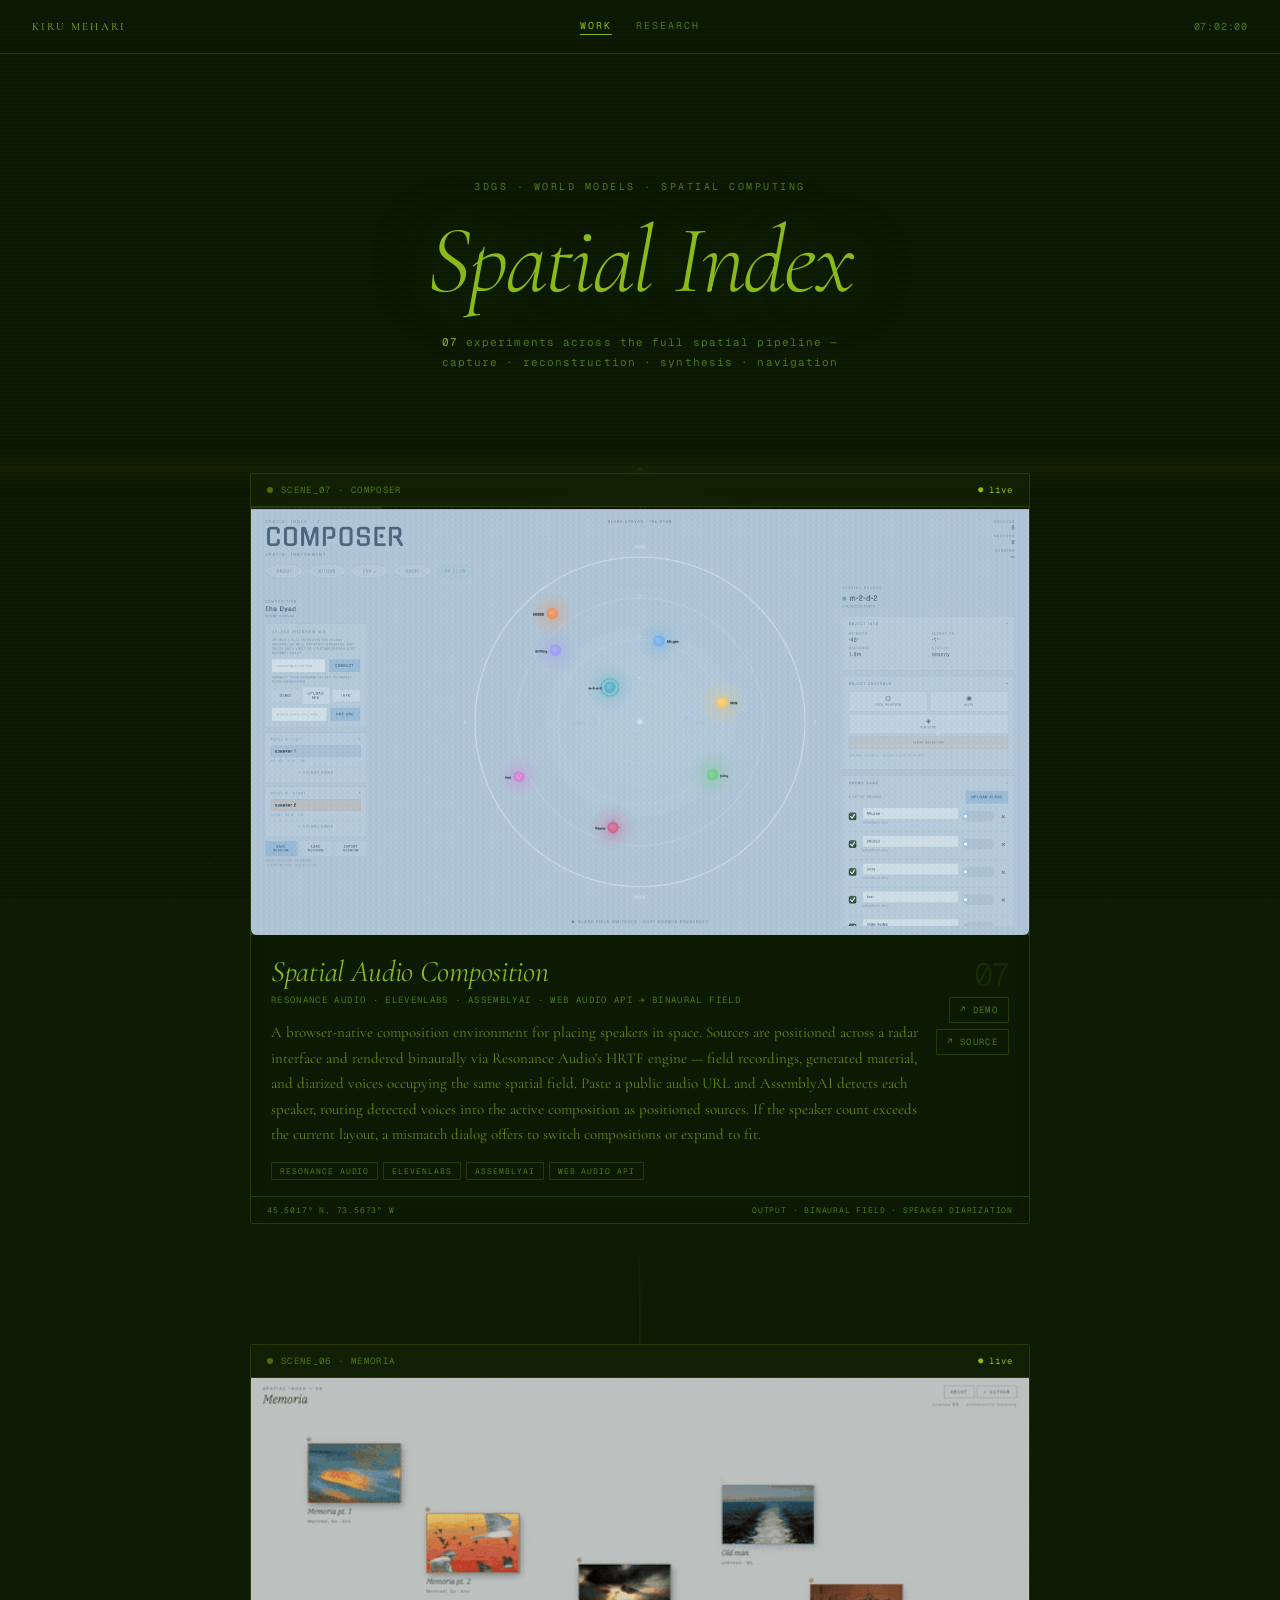
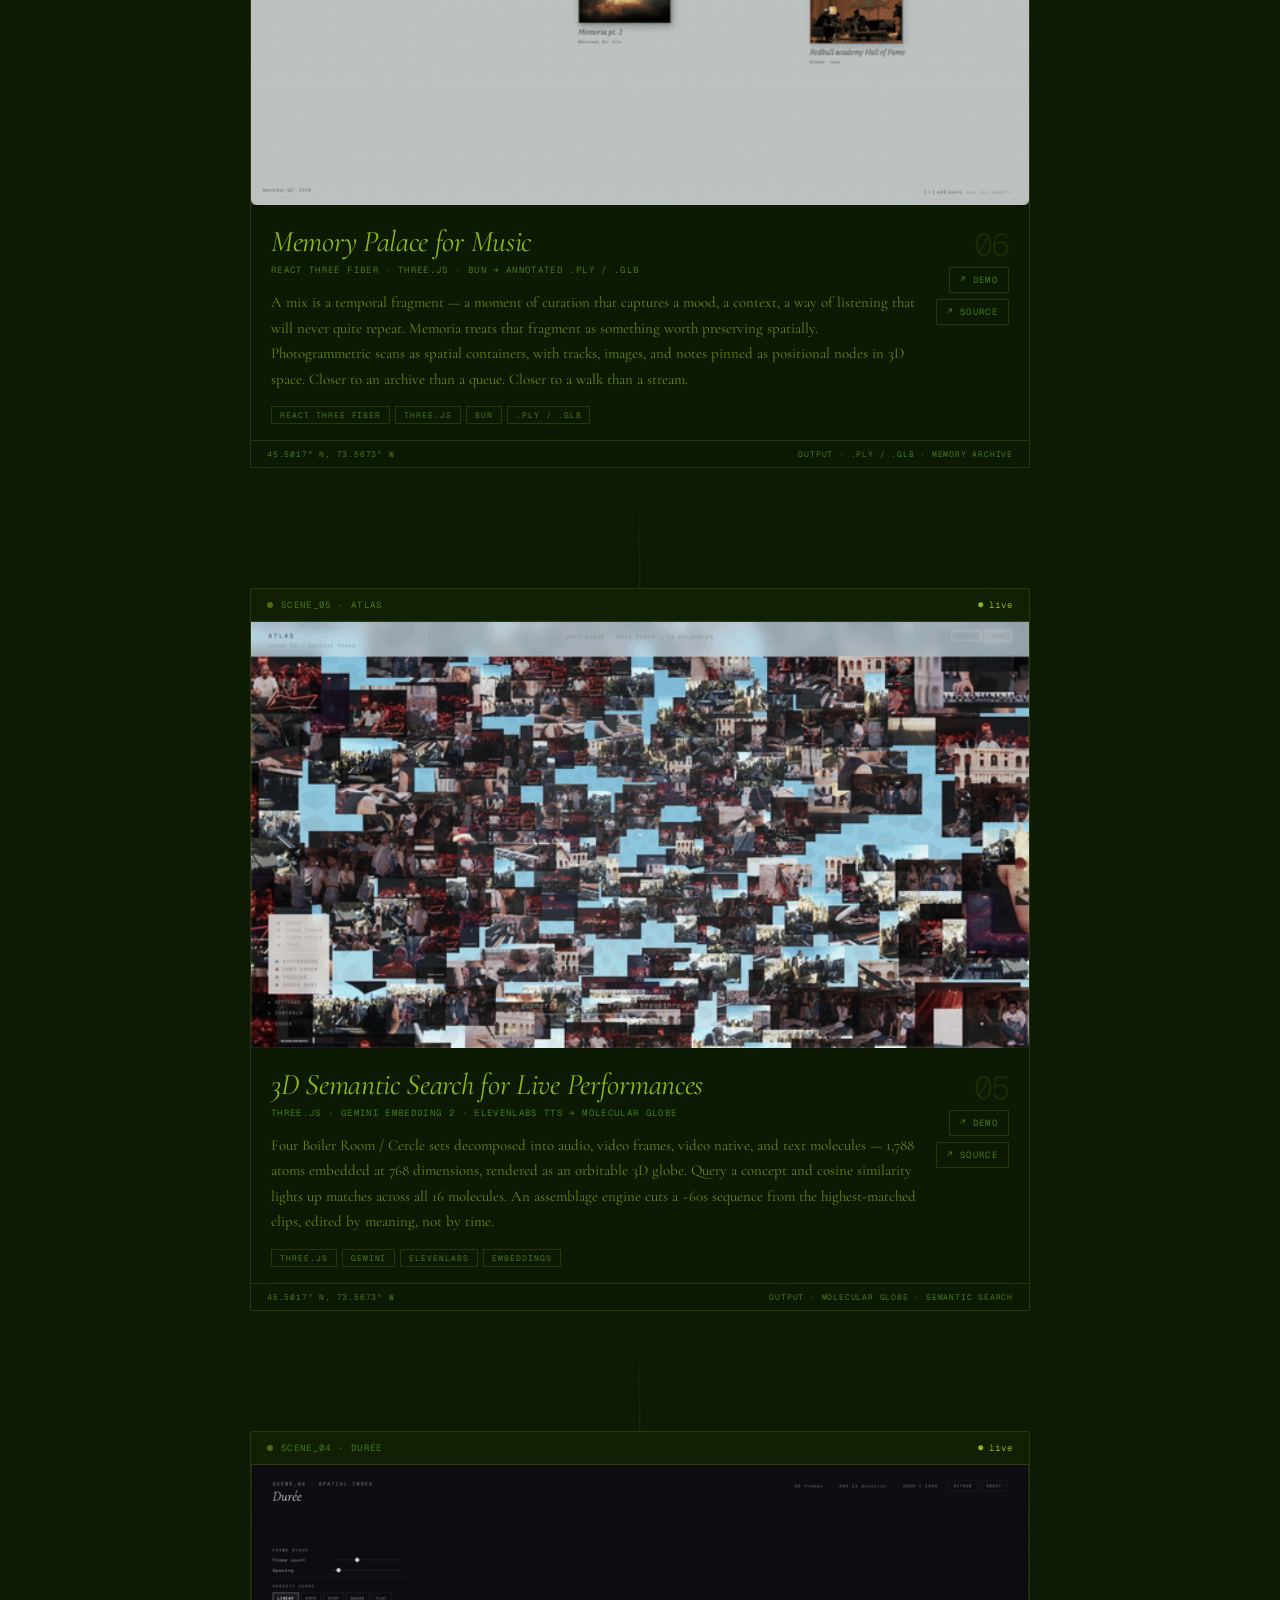
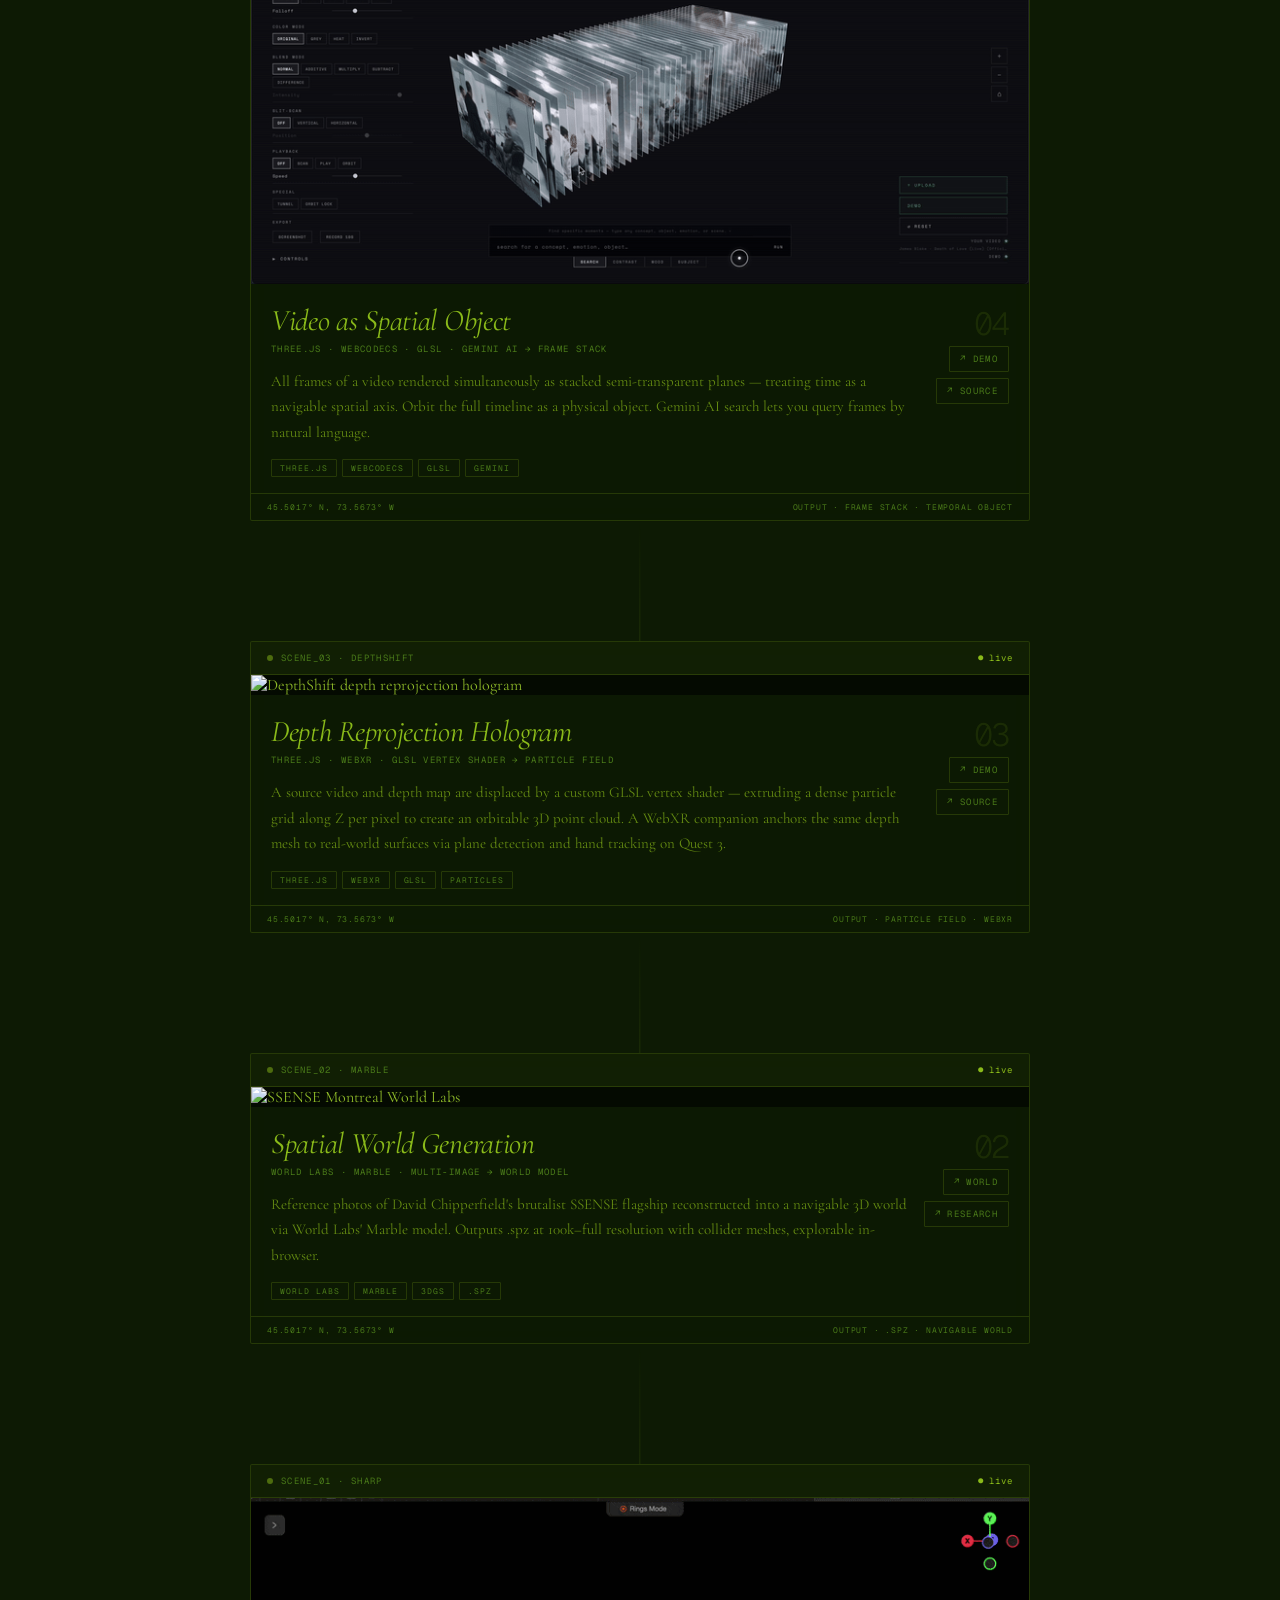
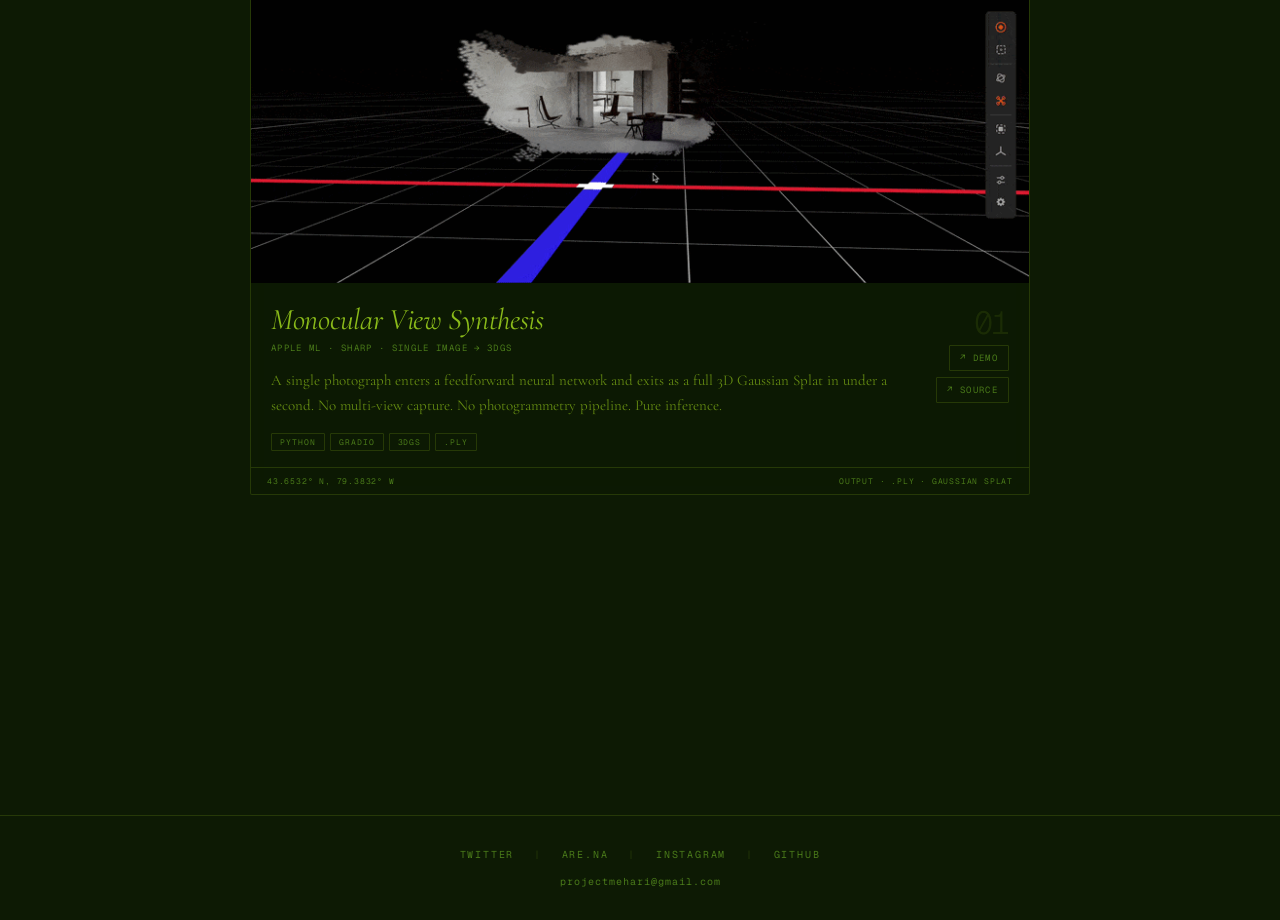
==== index.html @ 65d192da "Rename image file from composer.gif to Composer.gif" ====
<!DOCTYPE html>
<html lang="en">
<head>
  <meta charset="UTF-8" />
  <meta name="viewport" content="width=device-width, initial-scale=1.0" />
  <title>Spatial Index — Kiru Mehari</title>
  <link href="https://fonts.googleapis.com/css2?family=Cormorant+Garamond:ital,wght@0,300;0,400;0,500;1,300;1,400&family=Geist+Mono:wght@300;400;500&display=swap" rel="stylesheet">
  <style>
    :root {
      --bg:        #0d1a04;
      --lime:      #8aba1a;
      --lime-dim:  rgba(138,186,26,0.15);
      --lime-glow: rgba(138,186,26,0.4);
      --green-dk:  #1e3a0f;
      --text:      #8aba1a;
      --text-dim:  #4a7a1a;
      --border:    rgba(138,186,26,0.2);
      --font-serif: "Cormorant Garamond", serif;
      --font-mono:  "Geist Mono", monospace;
    }

    *, *::before, *::after { margin:0; padding:0; box-sizing:border-box; }

    html, body {
      background: var(--bg);
      color: var(--text);
      font-family: var(--font-serif);
      overflow-x: hidden;
      cursor: crosshair;
    }

    #grid-canvas {
      position: fixed;
      inset: 0;
      z-index: 0;
      pointer-events: none;
    }

    body::after {
      content: '';
      position: fixed;
      inset: 0;
      z-index: 1;
      background: repeating-linear-gradient(
        0deg,
        transparent,
        transparent 2px,
        rgba(0,0,0,0.08) 2px,
        rgba(0,0,0,0.08) 4px
      );
      pointer-events: none;
    }

    header {
      position: fixed;
      top: 0; left: 0; right: 0;
      z-index: 100;
      display: flex;
      justify-content: space-between;
      align-items: center;
      padding: 20px 32px;
      border-bottom: 1px solid var(--border);
      background: linear-gradient(to bottom, rgba(13,26,4,0.95), transparent);
    }

    .header-left {
      font-family: var(--font-serif);
      font-size: 11px;
      letter-spacing: 0.2em;
      text-transform: uppercase;
      color: var(--text-dim);
    }

    .header-left a {
      color: var(--text);
      text-decoration: none;
      font-size: 11px;
      letter-spacing: 0.2em;
    }

    .header-nav {
      font-family: var(--font-mono);
      font-size: 10px;
      letter-spacing: 0.2em;
      text-transform: uppercase;
      display: flex;
      gap: 24px;
      position: absolute;
      left: 50%;
      transform: translateX(-50%);
    }

    .header-nav a {
      color: var(--text-dim);
      text-decoration: none;
      transition: color 0.2s;
      padding-bottom: 2px;
    }

    .header-nav a:hover { color: var(--lime); }

    .header-nav a.active {
      color: var(--lime);
      border-bottom: 1px solid var(--lime);
    }

    .header-right {
      font-family: var(--font-mono);
      font-size: 10px;
      color: var(--text-dim);
      letter-spacing: 0.08em;
    }

    .scroll-container {
      position: relative;
      z-index: 10;
      padding-top: 120px;
      padding-bottom: 200px;
    }

    .intro {
      text-align: center;
      padding: 60px 32px 100px;
      position: relative;
    }

    .intro-eyebrow {
      font-family: var(--font-mono);
      font-size: 10px;
      letter-spacing: 0.25em;
      text-transform: uppercase;
      color: var(--text-dim);
      margin-bottom: 20px;
    }

    .intro-title {
      font-family: var(--font-serif);
      font-size: clamp(48px, 8vw, 96px);
      font-weight: 300;
      font-style: italic;
      line-height: 1.0;
      letter-spacing: -0.02em;
      color: var(--lime);
      text-shadow: 0 0 80px var(--lime-glow);
      margin-bottom: 24px;
    }

    .intro-sub {
      font-family: var(--font-mono);
      font-size: 11px;
      color: var(--text-dim);
      letter-spacing: 0.1em;
      line-height: 1.8;
    }

    .intro-sub span { color: var(--lime); }

    .scene-track {
      position: relative;
      display: flex;
      flex-direction: column;
      align-items: center;
      gap: 0;
    }

    .scene {
      width: min(780px, 88vw);
      position: relative;
      margin-bottom: 120px;
      transform-style: preserve-3d;
      opacity: 1;
      transform: translateY(0) scale(1);
      transition: opacity 0.8s ease, transform 0.8s ease;
    }

    .scene.visible {
      opacity: 1;
      transform: translateY(0) scale(1);
    }

    .scene::before {
      content: '';
      position: absolute;
      top: -120px;
      left: 50%;
      width: 1px;
      height: 120px;
      background: linear-gradient(to bottom, transparent, var(--border));
      transform: translateX(-50%);
    }

    .scene:first-child::before { display: none; }

    .scene-card {
      border: 1px solid var(--border);
      background: rgba(13,26,4,0.7);
      backdrop-filter: blur(12px);
      border-radius: 2px;
      overflow: hidden;
      transition: border-color 0.3s ease, box-shadow 0.3s ease;
      cursor: pointer;
    }

    .scene-card:hover {
      border-color: var(--lime);
      box-shadow: 0 0 40px rgba(138,186,26,0.1), 0 0 1px var(--lime) inset;
    }

    .card-topbar {
      display: flex;
      justify-content: space-between;
      align-items: center;
      padding: 10px 16px;
      border-bottom: 1px solid var(--border);
      background: rgba(138,186,26,0.04);
    }

    .card-topbar-left {
      display: flex;
      align-items: center;
      gap: 8px;
    }

    .card-dot {
      width: 6px;
      height: 6px;
      border-radius: 50%;
      background: var(--lime);
      opacity: 0.5;
    }

    .scene-card:hover .card-dot { opacity: 1; }

    .card-id {
      font-family: var(--font-mono);
      font-size: 9px;
      letter-spacing: 0.15em;
      color: var(--text-dim);
      text-transform: uppercase;
    }

    .card-status {
      font-family: var(--font-mono);
      font-size: 9px;
      letter-spacing: 0.1em;
      color: var(--text-dim);
    }

    .card-status.live { color: var(--lime); }

    .card-preview {
      position: relative;
      overflow: hidden;
      background: #040a01;
    }

    .card-preview img {
      width: 100%;
      display: block;
      border-radius: 0;
      border: none;
      transition: transform 0.6s ease;
      filter: saturate(0.9);
    }

    .scene-card:hover .card-preview img,
    .scene-card:hover .card-preview video {
      transform: scale(1.02);
      filter: saturate(1);
    }

    .card-preview::before, .card-preview::after {
      content: '';
      position: absolute;
      width: 16px;
      height: 16px;
      z-index: 2;
      opacity: 0;
      transition: opacity 0.3s ease;
    }

    .card-preview::before { top: 8px; left: 8px; border-top: 1px solid var(--lime); border-left: 1px solid var(--lime); }
    .card-preview::after  { bottom: 8px; right: 8px; border-bottom: 1px solid var(--lime); border-right: 1px solid var(--lime); }

    .scene-card:hover .card-preview::before,
    .scene-card:hover .card-preview::after { opacity: 1; }

    .card-body {
      display: grid;
      grid-template-columns: 1fr auto;
      gap: 16px;
      padding: 20px 20px 16px;
      align-items: start;
    }

    .card-title {
      font-family: var(--font-serif);
      font-size: clamp(22px, 3vw, 30px);
      font-weight: 400;
      font-style: italic;
      line-height: 1.1;
      color: var(--lime);
      margin-bottom: 6px;
      letter-spacing: -0.01em;
    }

    .card-subtitle {
      font-family: var(--font-mono);
      font-size: 9px;
      letter-spacing: 0.15em;
      text-transform: uppercase;
      color: var(--text-dim);
      margin-bottom: 14px;
    }

    .card-desc {
      font-family: var(--font-serif);
      font-size: clamp(13px, 1.4vw, 15px);
      line-height: 1.7;
      color: rgba(138,186,26,0.7);
      max-width: 100%;
    }

    .card-tags {
      display: flex;
      flex-wrap: wrap;
      gap: 5px;
      margin-top: 14px;
    }

    .card-tag {
      font-family: var(--font-mono);
      font-size: 8px;
      letter-spacing: 0.12em;
      text-transform: uppercase;
      padding: 3px 8px;
      border: 1px solid var(--border);
      color: var(--text-dim);
      border-radius: 1px;
      transition: border-color 0.2s, color 0.2s;
    }

    .scene-card:hover .card-tag { border-color: rgba(138,186,26,0.4); color: var(--lime); }

    .card-actions {
      display: flex;
      flex-direction: column;
      gap: 6px;
      align-items: flex-end;
      padding-top: 4px;
    }

    .card-num {
      font-family: var(--font-mono);
      font-size: 32px;
      font-weight: 300;
      color: rgba(138,186,26,0.12);
      line-height: 1;
      letter-spacing: -0.04em;
      transition: color 0.3s;
    }

    .scene-card:hover .card-num { color: rgba(138,186,26,0.25); }

    .card-link {
      font-family: var(--font-mono);
      font-size: 9px;
      letter-spacing: 0.15em;
      text-transform: uppercase;
      color: var(--text-dim);
      text-decoration: none;
      padding: 6px 10px;
      border: 1px solid var(--border);
      border-radius: 1px;
      transition: all 0.2s ease;
      white-space: nowrap;
    }

    .card-link:hover { background: var(--lime-dim); border-color: var(--lime); color: var(--lime); }

    .card-footer {
      display: flex;
      justify-content: space-between;
      align-items: center;
      padding: 8px 16px;
      border-top: 1px solid var(--border);
    }

    .card-coords, .card-format {
      font-family: var(--font-mono);
      font-size: 8px;
      letter-spacing: 0.1em;
      color: var(--text-dim);
    }

    footer {
      position: relative;
      z-index: 10;
      text-align: center;
      padding: 32px 32px;
      border-top: 1px solid var(--border);
    }

    .footer-links {
      font-family: var(--font-mono);
      font-size: 10px;
      letter-spacing: 0.18em;
      text-transform: uppercase;
      margin-bottom: 14px;
    }

    .footer-links a { color: var(--text-dim); text-decoration: none; transition: color 0.2s; }
    .footer-links a:hover { color: var(--lime); }
    .footer-sep { color: var(--border); margin: 0 12px; }

    .footer-email { font-family: var(--font-mono); font-size: 10px; letter-spacing: 0.1em; }
    .footer-email a { color: var(--text-dim); text-decoration: none; transition: color 0.2s; }
    .footer-email a:hover { color: var(--lime); }

    .cursor {
      position: fixed;
      width: 4px;
      height: 4px;
      background: var(--lime);
      border-radius: 50%;
      pointer-events: none;
      z-index: 9999;
      transition: transform 0.1s ease;
      box-shadow: 0 0 8px var(--lime-glow);
    }

    .cursor-ring {
      position: fixed;
      width: 24px;
      height: 24px;
      border: 1px solid rgba(138,186,26,0.5);
      border-radius: 50%;
      pointer-events: none;
      z-index: 9998;
      transition: transform 0.15s ease, width 0.2s ease, height 0.2s ease;
      transform: translate(-50%, -50%);
    }

    @media (max-width: 600px) {
      .cursor, .cursor-ring { display: none; }
      .footer-links { display: flex; flex-wrap: wrap; justify-content: center; gap: 8px; }
      .footer-sep { display: none; }
      .card-body { grid-template-columns: 1fr; }
      .card-actions { flex-direction: row; align-items: center; }
      .card-num { display: none; }
      .intro-title { font-size: 42px; }
      .header-nav { position: static; transform: none; gap: 12px; font-size: 9px; }
      .header-right { display: none; }
    }
  </style>
</head>
<body>

  <div class="cursor" id="cursor"></div>
  <div class="cursor-ring" id="cursor-ring"></div>
  <canvas id="grid-canvas"></canvas>

  <header>
    <div class="header-left"><a href="#">Kiru Mehari</a></div>
    <nav class="header-nav">
      <a href="index.html" class="active">Work</a>
      <a href="research.html">Research</a>
    </nav>
    <div class="header-right" id="clock">00:00:00</div>
  </header>

  <div class="scroll-container">
    <div class="intro">
      <div class="intro-eyebrow">3DGS · World Models · Spatial Computing</div>
      <h1 class="intro-title">Spatial Index</h1>
      <p class="intro-sub">
        <span>07</span> experiments across the full spatial pipeline —<br>
        capture · reconstruction · synthesis · navigation
      </p>
    </div>

    <div class="scene-track">

      <!-- Scene 07 — Composer -->
      <div class="scene" data-idx="0">
        <div class="scene-card" onclick="window.open('https://composer.spatial-index.xyz','_blank')">
          <div class="card-topbar">
            <div class="card-topbar-left">
              <div class="card-dot"></div>
              <span class="card-id">scene_07 · COMPOSER</span>
            </div>
            <span class="card-status live">● live</span>
          </div>
          <div class="card-preview">
            <img src="Composer.gif" alt="COMPOSER — spatial audio composition environment" />
          </div>
          <div class="card-body">
            <div class="card-meta">
              <div class="card-title">Spatial Audio Composition </div>
              <div class="card-subtitle">Resonance Audio · ElevenLabs · AssemblyAI · Web Audio API → Binaural Field</div>
              <p class="card-desc">A browser-native composition environment for placing speakers in space. Sources are positioned across a radar interface and rendered binaurally via Resonance Audio's HRTF engine — field recordings, generated material, and diarized voices occupying the same spatial field. Paste a public audio URL and AssemblyAI detects each speaker, routing detected voices into the active composition as positioned sources. If the speaker count exceeds the current layout, a mismatch dialog offers to switch compositions or expand to fit.</p>
              <div class="card-tags">
                <span class="card-tag">Resonance Audio</span>
                <span class="card-tag">ElevenLabs</span>
                <span class="card-tag">AssemblyAI</span>
                <span class="card-tag">Web Audio API</span>
              </div>
            </div>
            <div class="card-actions">
              <div class="card-num">07</div>
              <a class="card-link" href="https://composer.spatial-index.xyz" target="_blank" onclick="event.stopPropagation()">↗ Demo</a>
              <a class="card-link" href="https://github.com/projectmehari/spatial-index" target="_blank" onclick="event.stopPropagation()">↗ Source</a>
            </div>
          </div>
          <div class="card-footer">
            <span class="card-coords">45.5017° N, 73.5673° W</span>
            <span class="card-format">OUTPUT · BINAURAL FIELD · SPEAKER DIARIZATION</span>
          </div>
        </div>
      </div>

      <!-- Scene 06 — Memoria -->
      <div class="scene" data-idx="1">
        <div class="scene-card" onclick="window.open('https://memoria.spatial-index.xyz','_blank')">
          <div class="card-topbar">
            <div class="card-topbar-left">
              <div class="card-dot"></div>
              <span class="card-id">scene_06 · MEMORIA</span>
            </div>
            <span class="card-status live">● live</span>
          </div>
          <div class="card-preview">
            <img src="memoria.gif" alt="Memoria — memory palace for music" />
          </div>
          <div class="card-body">
            <div class="card-meta">
              <div class="card-title">Memory Palace for Music</div>
              <div class="card-subtitle">React Three Fiber · Three.js · Bun → Annotated .ply / .glb</div>
              <p class="card-desc">A mix is a temporal fragment — a moment of curation that captures a mood, a context, a way of listening that will never quite repeat. Memoria treats that fragment as something worth preserving spatially. Photogrammetric scans as spatial containers, with tracks, images, and notes pinned as positional nodes in 3D space. Closer to an archive than a queue. Closer to a walk than a stream.</p>
              <div class="card-tags">
                <span class="card-tag">React Three Fiber</span>
                <span class="card-tag">Three.js</span>
                <span class="card-tag">Bun</span>
                <span class="card-tag">.ply / .glb</span>
              </div>
            </div>
            <div class="card-actions">
              <div class="card-num">06</div>
              <a class="card-link" href="https://memoria.spatial-index.xyz" target="_blank" onclick="event.stopPropagation()">↗ Demo</a>
              <a class="card-link" href="https://github.com/projectmehari/spatial-index" target="_blank" onclick="event.stopPropagation()">↗ Source</a>
            </div>
          </div>
          <div class="card-footer">
            <span class="card-coords">45.5017° N, 73.5673° W</span>
            <span class="card-format">OUTPUT · .PLY / .GLB · MEMORY ARCHIVE</span>
          </div>
        </div>
      </div>

      <!-- Scene 05 — Atlas -->
      <div class="scene" data-idx="2">
        <div class="scene-card" onclick="window.open('https://atlas.spatial-index.xyz','_blank')">
          <div class="card-topbar">
            <div class="card-topbar-left">
              <div class="card-dot"></div>
              <span class="card-id">scene_05 · ATLAS</span>
            </div>
            <span class="card-status live">● live</span>
          </div>
          <div class="card-preview">
            <img src="atlas.gif" alt="ATLAS — 3D semantic search for live performances" />
          </div>
          <div class="card-body">
            <div class="card-meta">
              <div class="card-title">3D Semantic Search for Live Performances</div>
              <div class="card-subtitle">Three.js · Gemini Embedding 2 · ElevenLabs TTS → Molecular Globe</div>
              <p class="card-desc">Four Boiler Room / Cercle sets decomposed into audio, video frames, video native, and text molecules — 1,788 atoms embedded at 768 dimensions, rendered as an orbitable 3D globe. Query a concept and cosine similarity lights up matches across all 16 molecules. An assemblage engine cuts a ~60s sequence from the highest-matched clips, edited by meaning, not by time.</p>
              <div class="card-tags">
                <span class="card-tag">Three.js</span>
                <span class="card-tag">Gemini</span>
                <span class="card-tag">ElevenLabs</span>
                <span class="card-tag">Embeddings</span>
              </div>
            </div>
            <div class="card-actions">
              <div class="card-num">05</div>
              <a class="card-link" href="https://atlas.spatial-index.xyz" target="_blank" onclick="event.stopPropagation()">↗ Demo</a>
              <a class="card-link" href="https://github.com/projectmehari/spatial-index" target="_blank" onclick="event.stopPropagation()">↗ Source</a>
            </div>
          </div>
          <div class="card-footer">
            <span class="card-coords">45.5017° N, 73.5673° W</span>
            <span class="card-format">OUTPUT · MOLECULAR GLOBE · SEMANTIC SEARCH</span>
          </div>
        </div>
      </div>

      <!-- Scene 04 — Durée -->
      <div class="scene" data-idx="3">
        <div class="scene-card" onclick="window.open('https://duree.spatial-index.xyz','_blank')">
          <div class="card-topbar">
            <div class="card-topbar-left">
              <div class="card-dot"></div>
              <span class="card-id">scene_04 · DURÉE</span>
            </div>
            <span class="card-status live">● live</span>
          </div>
          <div class="card-preview">
            <img src="duree.gif" alt="Durée — video as navigable 3D object" />
          </div>
          <div class="card-body">
            <div class="card-meta">
              <div class="card-title">Video as Spatial Object</div>
              <div class="card-subtitle">Three.js · WebCodecs · GLSL · Gemini AI → Frame Stack</div>
              <p class="card-desc">All frames of a video rendered simultaneously as stacked semi-transparent planes — treating time as a navigable spatial axis. Orbit the full timeline as a physical object. Gemini AI search lets you query frames by natural language.</p>
              <div class="card-tags">
                <span class="card-tag">Three.js</span>
                <span class="card-tag">WebCodecs</span>
                <span class="card-tag">GLSL</span>
                <span class="card-tag">Gemini</span>
              </div>
            </div>
            <div class="card-actions">
              <div class="card-num">04</div>
              <a class="card-link" href="https://duree.spatial-index.xyz" target="_blank" onclick="event.stopPropagation()">↗ Demo</a>
              <a class="card-link" href="https://github.com/projectmehari/duree" target="_blank" onclick="event.stopPropagation()">↗ Source</a>
            </div>
          </div>
          <div class="card-footer">
            <span class="card-coords">45.5017° N, 73.5673° W</span>
            <span class="card-format">OUTPUT · FRAME STACK · TEMPORAL OBJECT</span>
          </div>
        </div>
      </div>

      <!-- Scene 03 — DepthShift -->
      <div class="scene" data-idx="4">
        <div class="scene-card" onclick="window.open('https://depthshift.spatial-index.xyz','_blank')">
          <div class="card-topbar">
            <div class="card-topbar-left">
              <div class="card-dot"></div>
              <span class="card-id">scene_03 · DEPTHSHIFT</span>
            </div>
            <span class="card-status live">● live</span>
          </div>
          <div class="card-preview">
            <img src="Depthshift.gif" alt="DepthShift depth reprojection hologram" />
          </div>
          <div class="card-body">
            <div class="card-meta">
              <div class="card-title">Depth Reprojection Hologram</div>
              <div class="card-subtitle">Three.js · WebXR · GLSL Vertex Shader → Particle Field</div>
              <p class="card-desc">A source video and depth map are displaced by a custom GLSL vertex shader — extruding a dense particle grid along Z per pixel to create an orbitable 3D point cloud. A WebXR companion anchors the same depth mesh to real-world surfaces via plane detection and hand tracking on Quest 3.</p>
              <div class="card-tags">
                <span class="card-tag">Three.js</span>
                <span class="card-tag">WebXR</span>
                <span class="card-tag">GLSL</span>
                <span class="card-tag">Particles</span>
              </div>
            </div>
            <div class="card-actions">
              <div class="card-num">03</div>
              <a class="card-link" href="https://depthshift.spatial-index.xyz" target="_blank" onclick="event.stopPropagation()">↗ Demo</a>
              <a class="card-link" href="https://github.com/projectmehari/depth-shift" target="_blank" onclick="event.stopPropagation()">↗ Source</a>
            </div>
          </div>
          <div class="card-footer">
            <span class="card-coords">45.5017° N, 73.5673° W</span>
            <span class="card-format">OUTPUT · PARTICLE FIELD · WEBXR</span>
          </div>
        </div>
      </div>

      <!-- Scene 02 — Marble -->
      <div class="scene" data-idx="5">
        <div class="scene-card" onclick="window.open('https://marble.worldlabs.ai/world/4305a51d-e2f3-4127-a3b3-6a6c43c2b9fc','_blank')">
          <div class="card-topbar">
            <div class="card-topbar-left">
              <div class="card-dot"></div>
              <span class="card-id">scene_02 · MARBLE</span>
            </div>
            <span class="card-status live">● live</span>
          </div>
          <div class="card-preview">
            <img src="ezgif-179650c8090959a1.gif" alt="SSENSE Montreal World Labs" />
          </div>
          <div class="card-body">
            <div class="card-meta">
              <div class="card-title">Spatial World Generation</div>
              <div class="card-subtitle">World Labs · Marble · Multi-Image → World Model</div>
              <p class="card-desc">Reference photos of David Chipperfield's brutalist SSENSE flagship reconstructed into a navigable 3D world via World Labs' Marble model. Outputs .spz at 100k–full resolution with collider meshes, explorable in-browser.</p>
              <div class="card-tags">
                <span class="card-tag">World Labs</span>
                <span class="card-tag">Marble</span>
                <span class="card-tag">3DGS</span>
                <span class="card-tag">.spz</span>
              </div>
            </div>
            <div class="card-actions">
              <div class="card-num">02</div>
              <a class="card-link" href="https://marble.worldlabs.ai/world/4305a51d-e2f3-4127-a3b3-6a6c43c2b9fc" target="_blank" onclick="event.stopPropagation()">↗ World</a>
              <a class="card-link" href="https://www.worldlabs.ai/blog/bigger-better-worlds" target="_blank" onclick="event.stopPropagation()">↗ Research</a>
            </div>
          </div>
          <div class="card-footer">
            <span class="card-coords">45.5017° N, 73.5673° W</span>
            <span class="card-format">OUTPUT · .SPZ · NAVIGABLE WORLD</span>
          </div>
        </div>
      </div>

      <!-- Scene 01 — SHARP -->
      <div class="scene" data-idx="6">
        <div class="scene-card" onclick="window.open('https://huggingface.co/spaces/verymehari/SharpView','_blank')">
          <div class="card-topbar">
            <div class="card-topbar-left">
              <div class="card-dot"></div>
              <span class="card-id">scene_01 · SHARP</span>
            </div>
            <span class="card-status live">● live</span>
          </div>
          <div class="card-preview">
            <img src="SharpView.gif" alt="SHARP monocular view synthesis" />
          </div>
          <div class="card-body">
            <div class="card-meta">
              <div class="card-title">Monocular View Synthesis</div>
              <div class="card-subtitle">Apple ML · SHARP · Single Image → 3DGS</div>
              <p class="card-desc">A single photograph enters a feedforward neural network and exits as a full 3D Gaussian Splat in under a second. No multi-view capture. No photogrammetry pipeline. Pure inference.</p>
              <div class="card-tags">
                <span class="card-tag">Python</span>
                <span class="card-tag">Gradio</span>
                <span class="card-tag">3DGS</span>
                <span class="card-tag">.ply</span>
              </div>
            </div>
            <div class="card-actions">
              <div class="card-num">01</div>
              <a class="card-link" href="https://sharpview.spatial-index.xyz" target="_blank" onclick="event.stopPropagation()">↗ Demo</a>
              <a class="card-link" href="https://github.com/projectmehari/ml-sharp" target="_blank" onclick="event.stopPropagation()">↗ Source</a>
            </div>
          </div>
          <div class="card-footer">
            <span class="card-coords">43.6532° N, 79.3832° W</span>
            <span class="card-format">OUTPUT · .PLY · GAUSSIAN SPLAT</span>
          </div>
        </div>
      </div>

    </div><!-- /.scene-track -->
  </div><!-- /.scroll-container -->

  <footer>
    <div class="footer-links">
      <a href="https://x.com/verymehari" target="_blank">Twitter</a>
      <span class="footer-sep">|</span>
      <a href="https://www.are.na/kiru/index" target="_blank">Are.na</a>
      <span class="footer-sep">|</span>
      <a href="https://www.instagram.com/verymehari/" target="_blank">Instagram</a>
      <span class="footer-sep">|</span>
      <a href="https://github.com/projectmehari" target="_blank">GitHub</a>
    </div>
    <div class="footer-email">
      <a href="mailto:projectmehari@gmail.com">projectmehari@gmail.com</a>
    </div>
  </footer>

  <script data-cfasync="false" src="/cdn-cgi/scripts/5c5dd728/cloudflare-static/email-decode.min.js"></script>
  <script>
    // ── CLOCK ──
    function tick() {
      const n = new Date();
      const p = v => String(v).padStart(2,'0');
      document.getElementById('clock').textContent =
        `${p(n.getHours())}:${p(n.getMinutes())}:${p(n.getSeconds())}`;
    }
    tick(); setInterval(tick, 1000);

    // ── CUSTOM CURSOR ──
    const cursor = document.getElementById('cursor');
    const ring   = document.getElementById('cursor-ring');
    let mx = -100, my = -100, rx = -100, ry = -100;
    cursor.style.opacity = '0';
    ring.style.opacity = '0';

    document.addEventListener('mousemove', e => {
      mx = e.clientX; my = e.clientY;
      cursor.style.opacity = '1';
      ring.style.opacity = '1';
      cursor.style.transform = `translate(${mx - 2}px, ${my - 2}px)`;
    });

    function animateRing() {
      rx += (mx - rx) * 0.12;
      ry += (my - ry) * 0.12;
      ring.style.transform = `translate(${rx - 12}px, ${ry - 12}px)`;
      requestAnimationFrame(animateRing);
    }
    animateRing();

    // ── PERSPECTIVE GRID CANVAS ──
    const canvas = document.getElementById('grid-canvas');
    const ctx    = canvas.getContext('2d');

    function resizeCanvas() {
      canvas.width  = window.innerWidth;
      canvas.height = window.innerHeight;
    }
    resizeCanvas();
    window.addEventListener('resize', resizeCanvas);

    let scrollY = 0;
    window.addEventListener('scroll', () => { scrollY = window.scrollY; });

    function drawGrid() {
      ctx.clearRect(0, 0, canvas.width, canvas.height);
      const w = canvas.width, h = canvas.height;
      const horizon = h * 0.52;
      const vp = { x: w / 2, y: horizon };
      const cols = 14, rows = 20;
      const spread = w * 1.8, depth = h * 1.4;
      const speed = scrollY * 0.0004;

      ctx.lineWidth = 0.5;

      for (let i = 0; i <= cols; i++) {
        const t = i / cols;
        const xBottom = (t - 0.5) * spread + w / 2;
        const alpha = 0.06 + 0.04 * Math.sin(t * Math.PI);
        ctx.strokeStyle = `rgba(138,186,26,${alpha})`;
        ctx.beginPath();
        ctx.moveTo(vp.x, vp.y);
        ctx.lineTo(xBottom, h + 20);
        ctx.stroke();
      }

      for (let j = 0; j <= rows; j++) {
        const t = Math.pow((j / rows + speed) % 1, 1.6);
        const y = vp.y + t * depth;
        if (y > h + 10) continue;
        const x0 = vp.x - (spread / 2) * t;
        const x1 = vp.x + (spread / 2) * t;
        const alpha = t * 0.12;
        ctx.strokeStyle = `rgba(138,186,26,${alpha})`;
        ctx.beginPath();
        ctx.moveTo(x0, y);
        ctx.lineTo(x1, y);
        ctx.stroke();
      }

      const grad = ctx.createLinearGradient(0, horizon - 30, 0, horizon + 30);
      grad.addColorStop(0, 'transparent');
      grad.addColorStop(0.5, 'rgba(138,186,26,0.06)');
      grad.addColorStop(1, 'transparent');
      ctx.fillStyle = grad;
      ctx.fillRect(0, horizon - 30, w, 60);

      requestAnimationFrame(drawGrid);
    }
    drawGrid();

    // ── SCROLL-TRIGGERED CARD REVEAL ──
    const scenes = document.querySelectorAll('.scene');

    const io = new IntersectionObserver(entries => {
      entries.forEach(e => {
        if (e.isIntersecting) {
          const idx = parseInt(e.target.dataset.idx);
          setTimeout(() => e.target.classList.add('visible'), idx * 80);
        }
      });
    }, { threshold: 0.1 });

    scenes.forEach(s => io.observe(s));

    // ── PARALLAX DEPTH on scroll ──
    window.addEventListener('scroll', () => {
      scrollY = window.scrollY;
    });

  </script>
  
  <!-- Vercel Web Analytics -->
  <script defer src="https://cdn.vercel-insights.com/v1/script.js"></script>
</body>
</html>
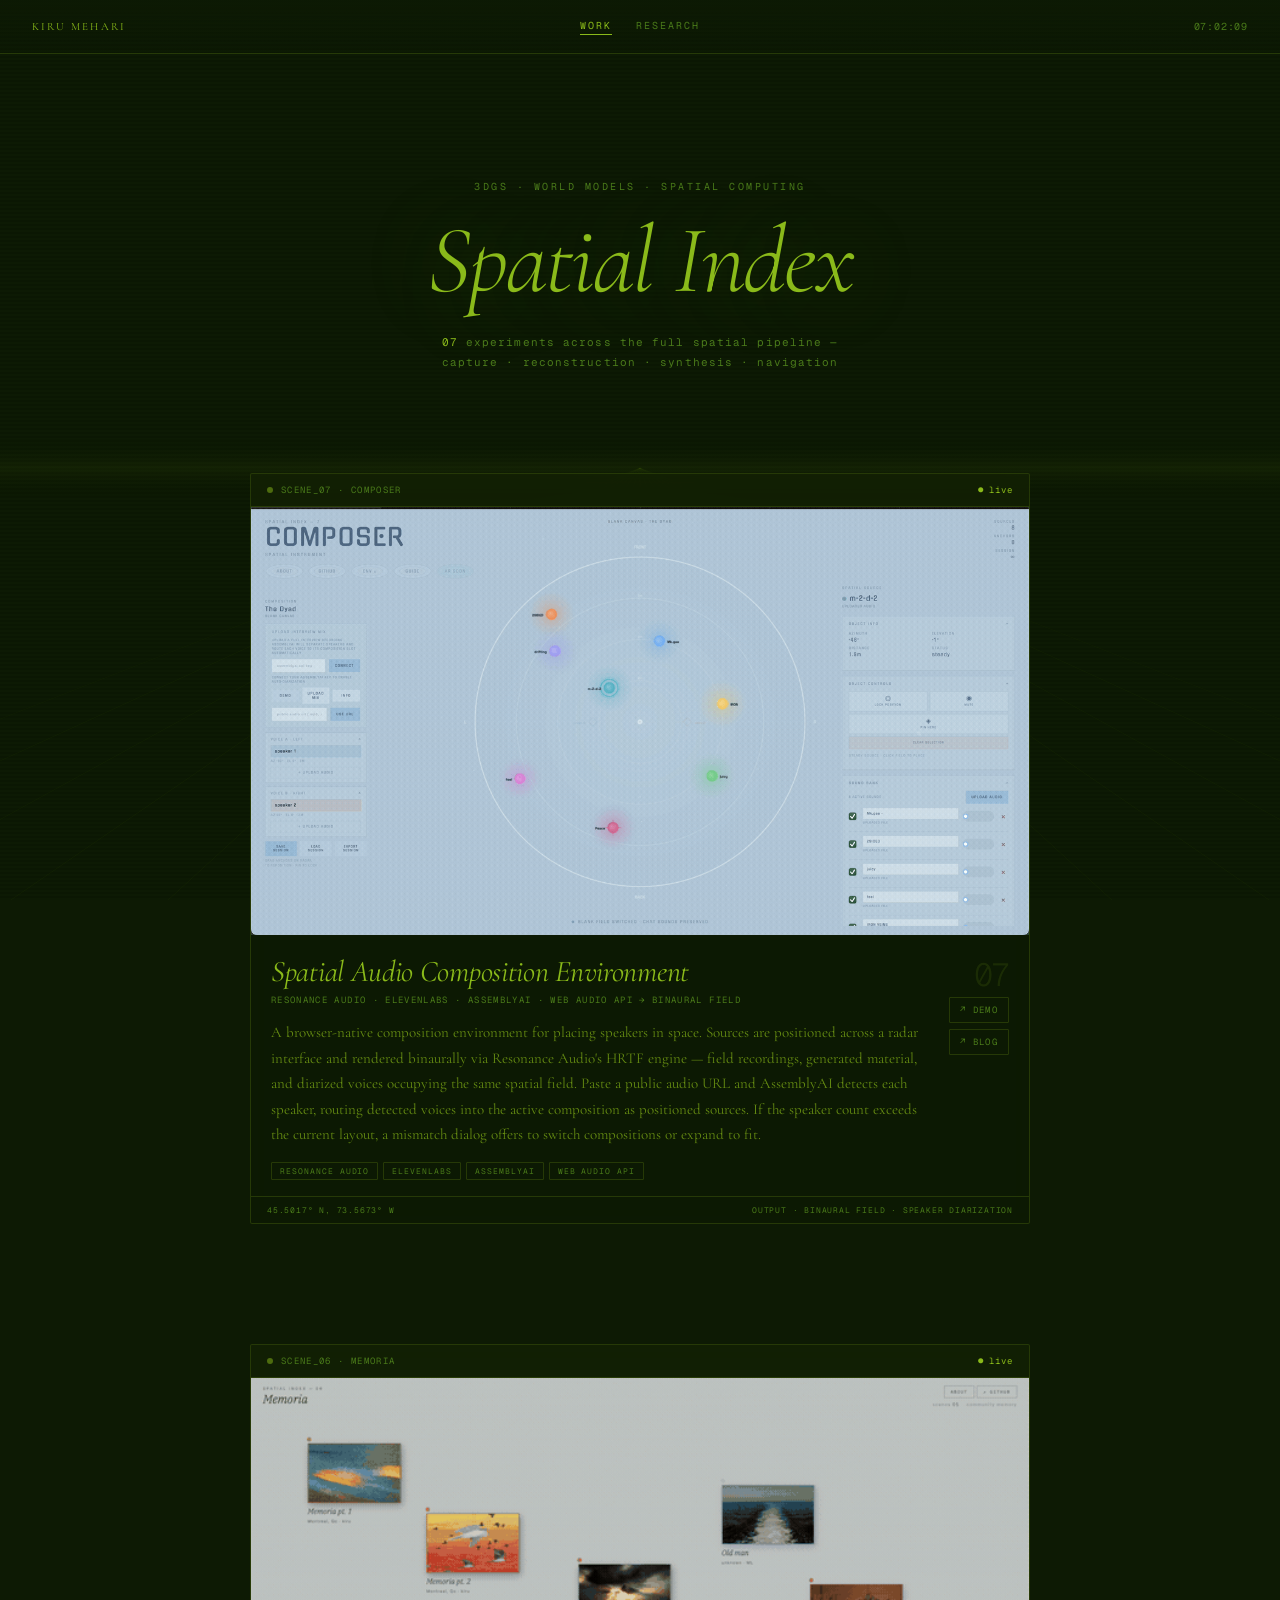
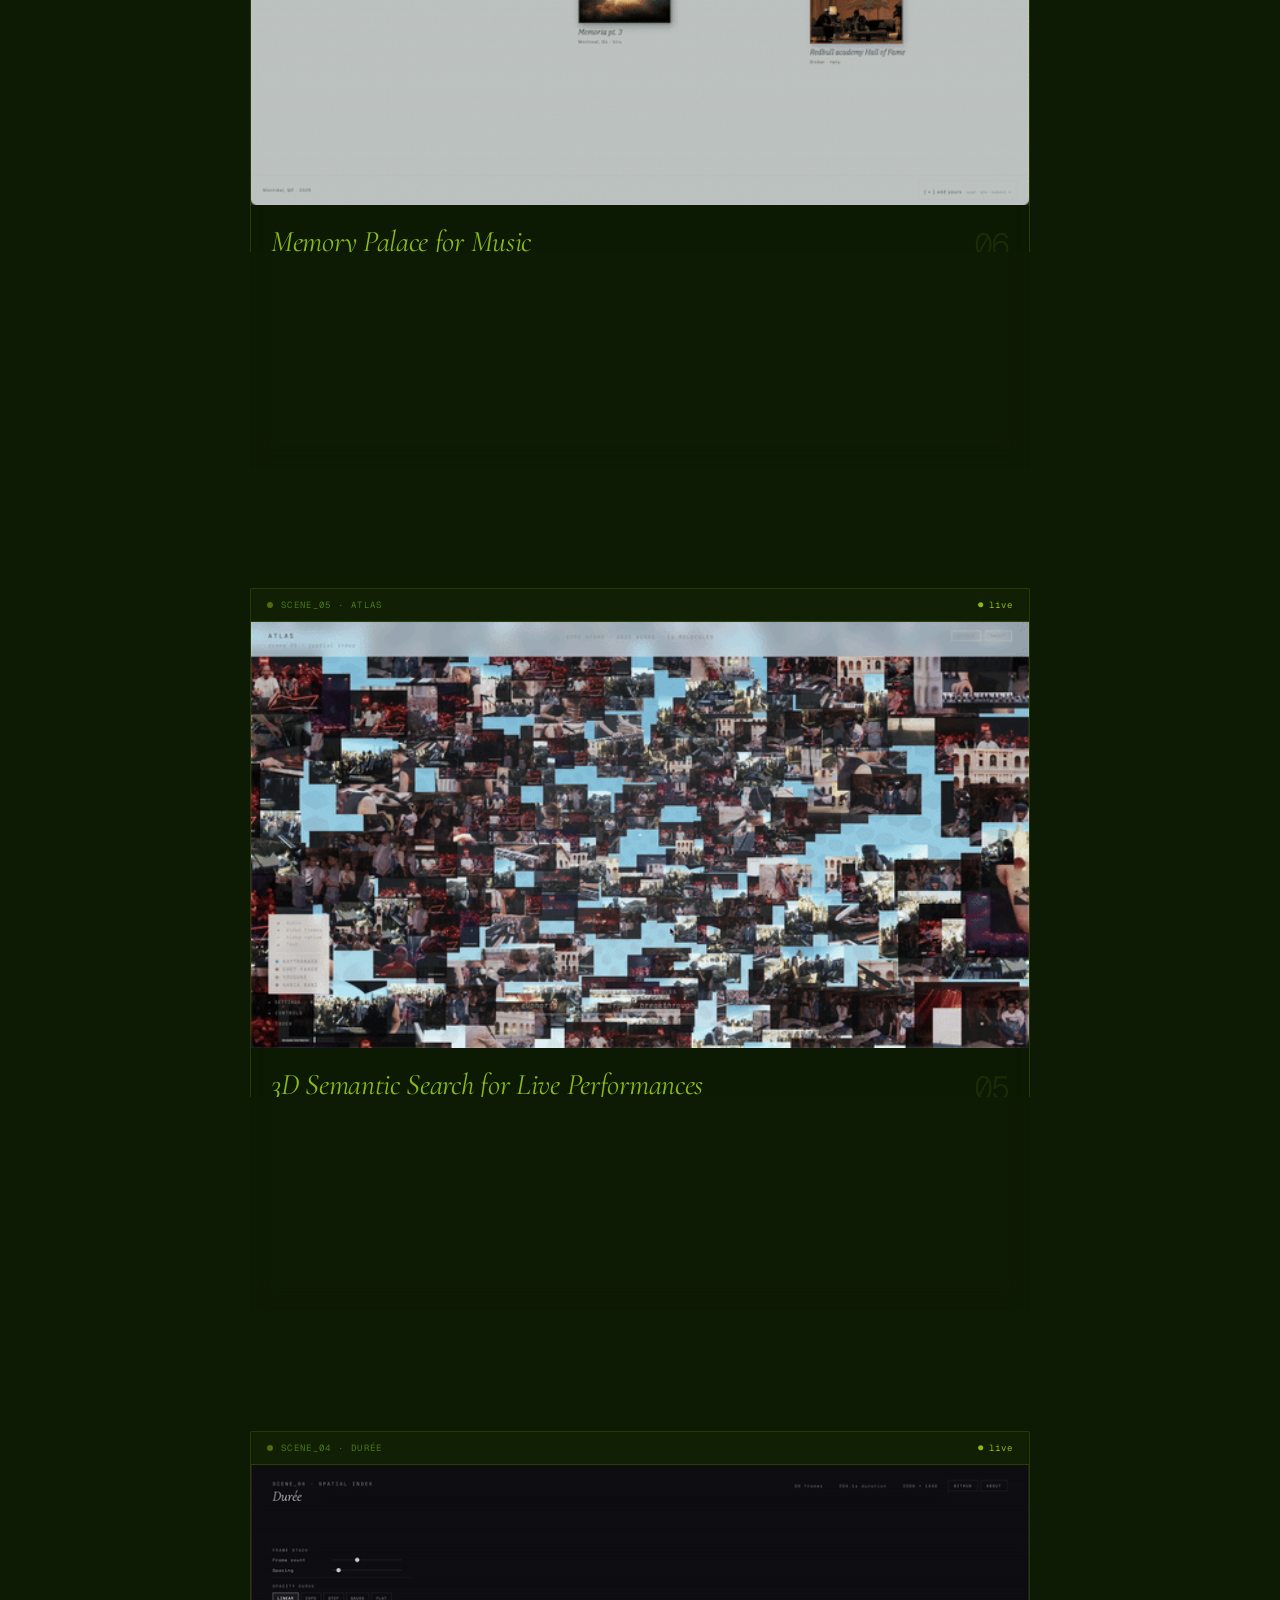
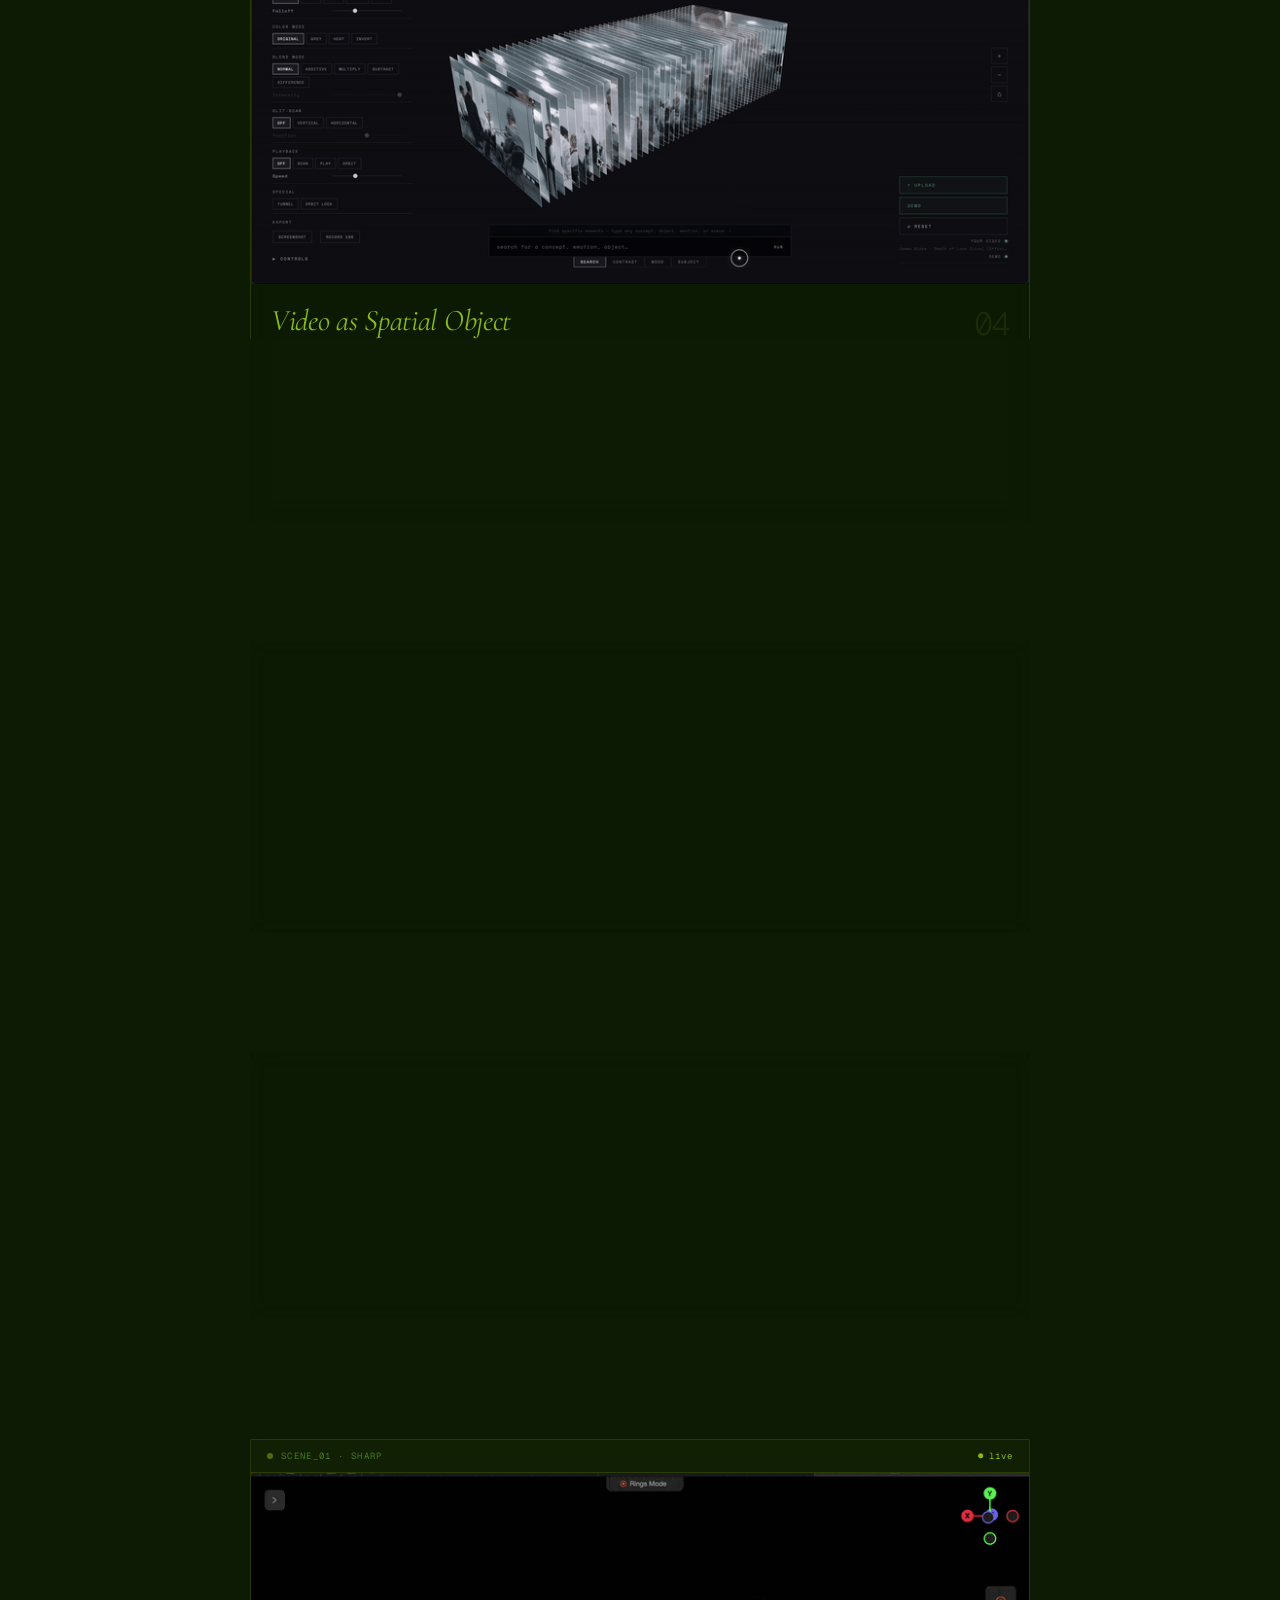
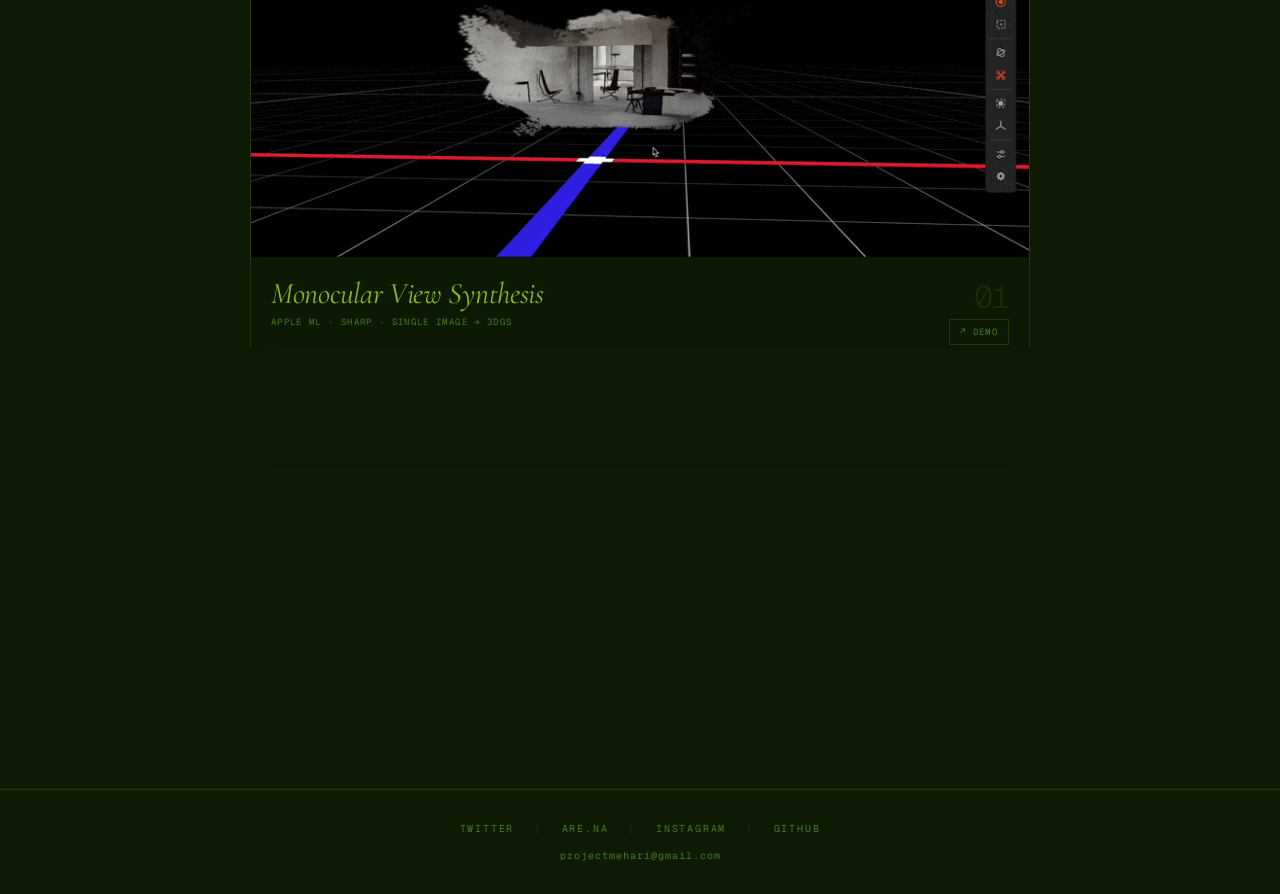
==== commit 5c4119c0: "add blog" ====
--- a/index.html
+++ b/index.html
@@ -496,7 +496,7 @@
           </div>
           <div class="card-body">
             <div class="card-meta">
-              <div class="card-title">Spatial Audio Composition </div>
+              <div class="card-title">Spatial Audio Composition Environment</div>
               <div class="card-subtitle">Resonance Audio · ElevenLabs · AssemblyAI · Web Audio API → Binaural Field</div>
               <p class="card-desc">A browser-native composition environment for placing speakers in space. Sources are positioned across a radar interface and rendered binaurally via Resonance Audio's HRTF engine — field recordings, generated material, and diarized voices occupying the same spatial field. Paste a public audio URL and AssemblyAI detects each speaker, routing detected voices into the active composition as positioned sources. If the speaker count exceeds the current layout, a mismatch dialog offers to switch compositions or expand to fit.</p>
               <div class="card-tags">
@@ -509,7 +509,7 @@
             <div class="card-actions">
               <div class="card-num">07</div>
               <a class="card-link" href="https://composer.spatial-index.xyz" target="_blank" onclick="event.stopPropagation()">↗ Demo</a>
-              <a class="card-link" href="https://github.com/projectmehari/spatial-index" target="_blank" onclick="event.stopPropagation()">↗ Source</a>
+              <a class="card-link" href="scenes/composer.html" onclick="event.stopPropagation()">↗ Blog</a>
             </div>
           </div>
           <div class="card-footer">
@@ -547,7 +547,7 @@
             <div class="card-actions">
               <div class="card-num">06</div>
               <a class="card-link" href="https://memoria.spatial-index.xyz" target="_blank" onclick="event.stopPropagation()">↗ Demo</a>
-              <a class="card-link" href="https://github.com/projectmehari/spatial-index" target="_blank" onclick="event.stopPropagation()">↗ Source</a>
+              <a class="card-link" href="scenes/memoria.html" onclick="event.stopPropagation()">↗ Blog</a>
             </div>
           </div>
           <div class="card-footer">
@@ -585,7 +585,7 @@
             <div class="card-actions">
               <div class="card-num">05</div>
               <a class="card-link" href="https://atlas.spatial-index.xyz" target="_blank" onclick="event.stopPropagation()">↗ Demo</a>
-              <a class="card-link" href="https://github.com/projectmehari/spatial-index" target="_blank" onclick="event.stopPropagation()">↗ Source</a>
+              <a class="card-link" href="scenes/atlas.html" onclick="event.stopPropagation()">↗ Blog</a>
             </div>
           </div>
           <div class="card-footer">
@@ -623,7 +623,7 @@
             <div class="card-actions">
               <div class="card-num">04</div>
               <a class="card-link" href="https://duree.spatial-index.xyz" target="_blank" onclick="event.stopPropagation()">↗ Demo</a>
-              <a class="card-link" href="https://github.com/projectmehari/duree" target="_blank" onclick="event.stopPropagation()">↗ Source</a>
+              <a class="card-link" href="scenes/duree.html" onclick="event.stopPropagation()">↗ Blog</a>
             </div>
           </div>
           <div class="card-footer">
@@ -661,7 +661,7 @@
             <div class="card-actions">
               <div class="card-num">03</div>
               <a class="card-link" href="https://depthshift.spatial-index.xyz" target="_blank" onclick="event.stopPropagation()">↗ Demo</a>
-              <a class="card-link" href="https://github.com/projectmehari/depth-shift" target="_blank" onclick="event.stopPropagation()">↗ Source</a>
+              <a class="card-link" href="scenes/depthshift.html" onclick="event.stopPropagation()">↗ Blog</a>
             </div>
           </div>
           <div class="card-footer">
@@ -699,7 +699,7 @@
             <div class="card-actions">
               <div class="card-num">02</div>
               <a class="card-link" href="https://marble.worldlabs.ai/world/4305a51d-e2f3-4127-a3b3-6a6c43c2b9fc" target="_blank" onclick="event.stopPropagation()">↗ World</a>
-              <a class="card-link" href="https://www.worldlabs.ai/blog/bigger-better-worlds" target="_blank" onclick="event.stopPropagation()">↗ Research</a>
+              <a class="card-link" href="scenes/marble.html" onclick="event.stopPropagation()">↗ Blog</a>
             </div>
           </div>
           <div class="card-footer">
@@ -737,7 +737,7 @@
             <div class="card-actions">
               <div class="card-num">01</div>
               <a class="card-link" href="https://sharpview.spatial-index.xyz" target="_blank" onclick="event.stopPropagation()">↗ Demo</a>
-              <a class="card-link" href="https://github.com/projectmehari/ml-sharp" target="_blank" onclick="event.stopPropagation()">↗ Source</a>
+              <a class="card-link" href="scenes/sharp.html" onclick="event.stopPropagation()">↗ Blog</a>
             </div>
           </div>
           <div class="card-footer">
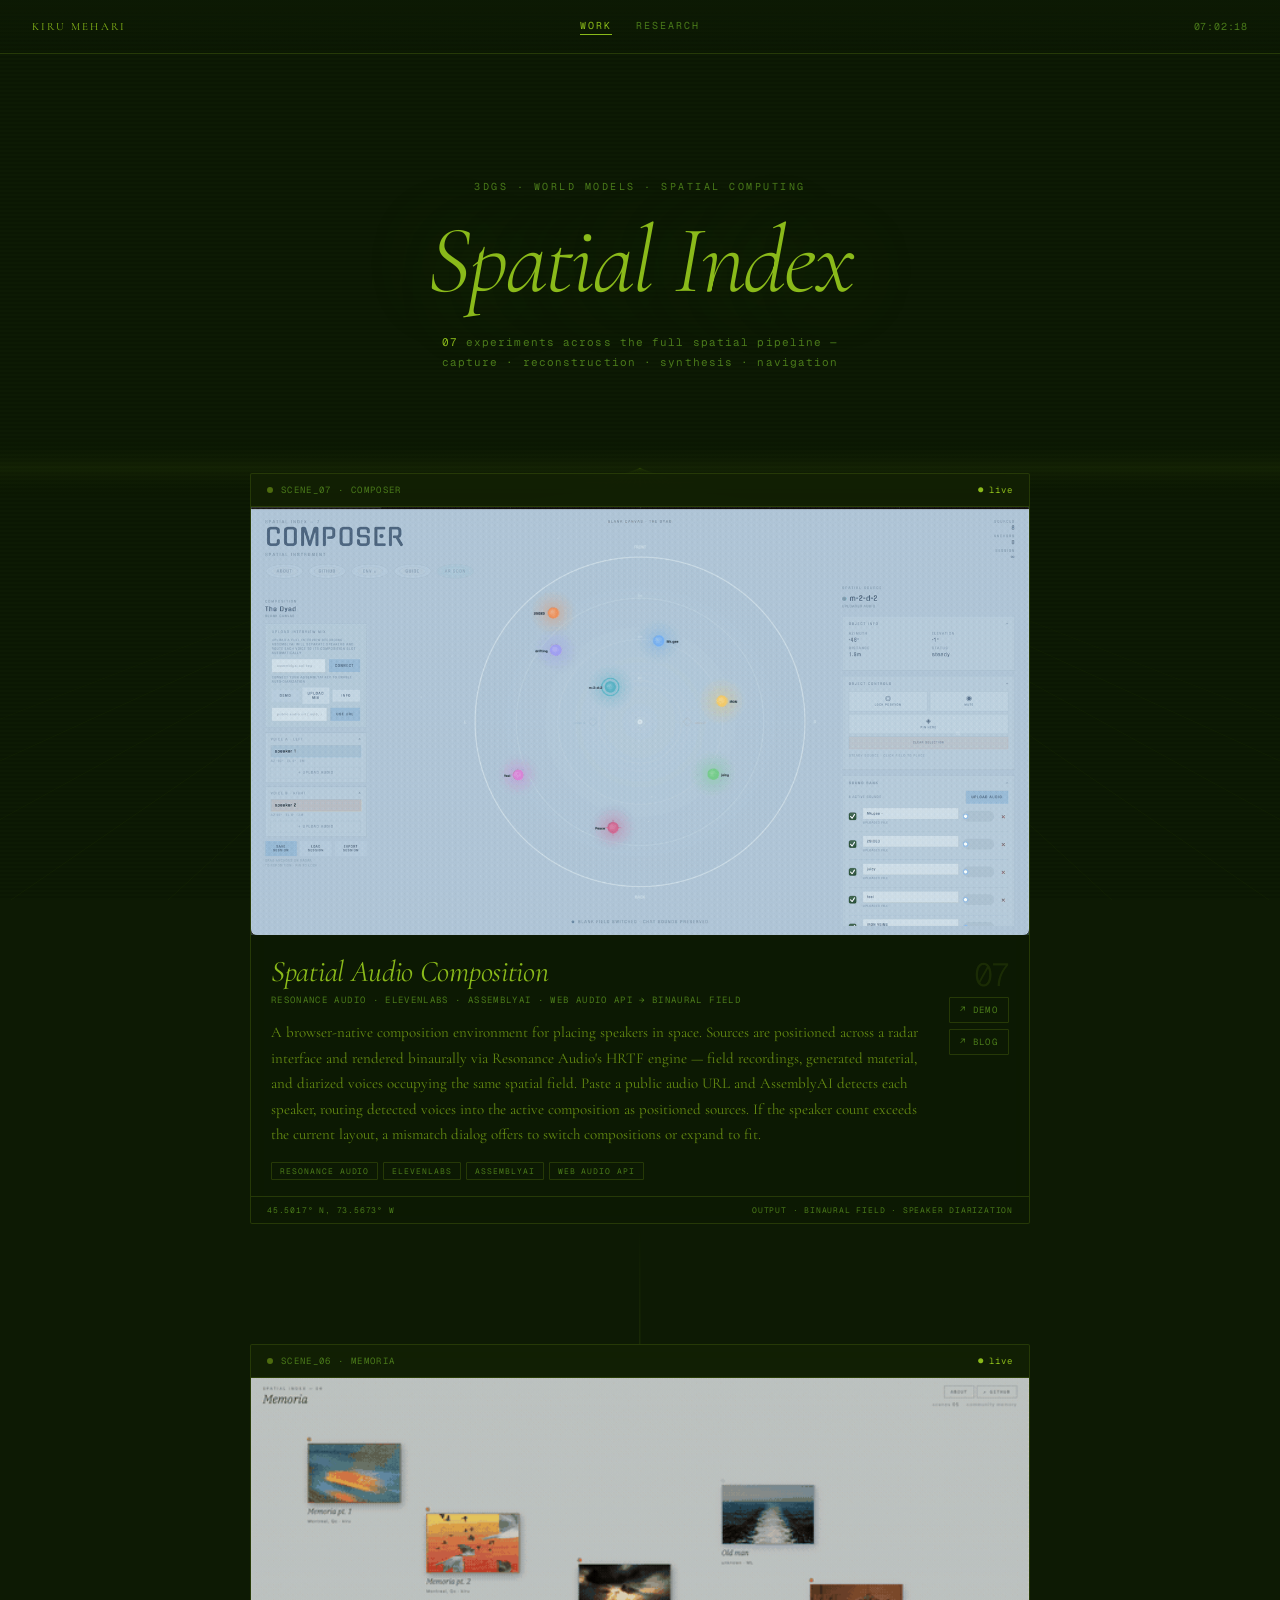
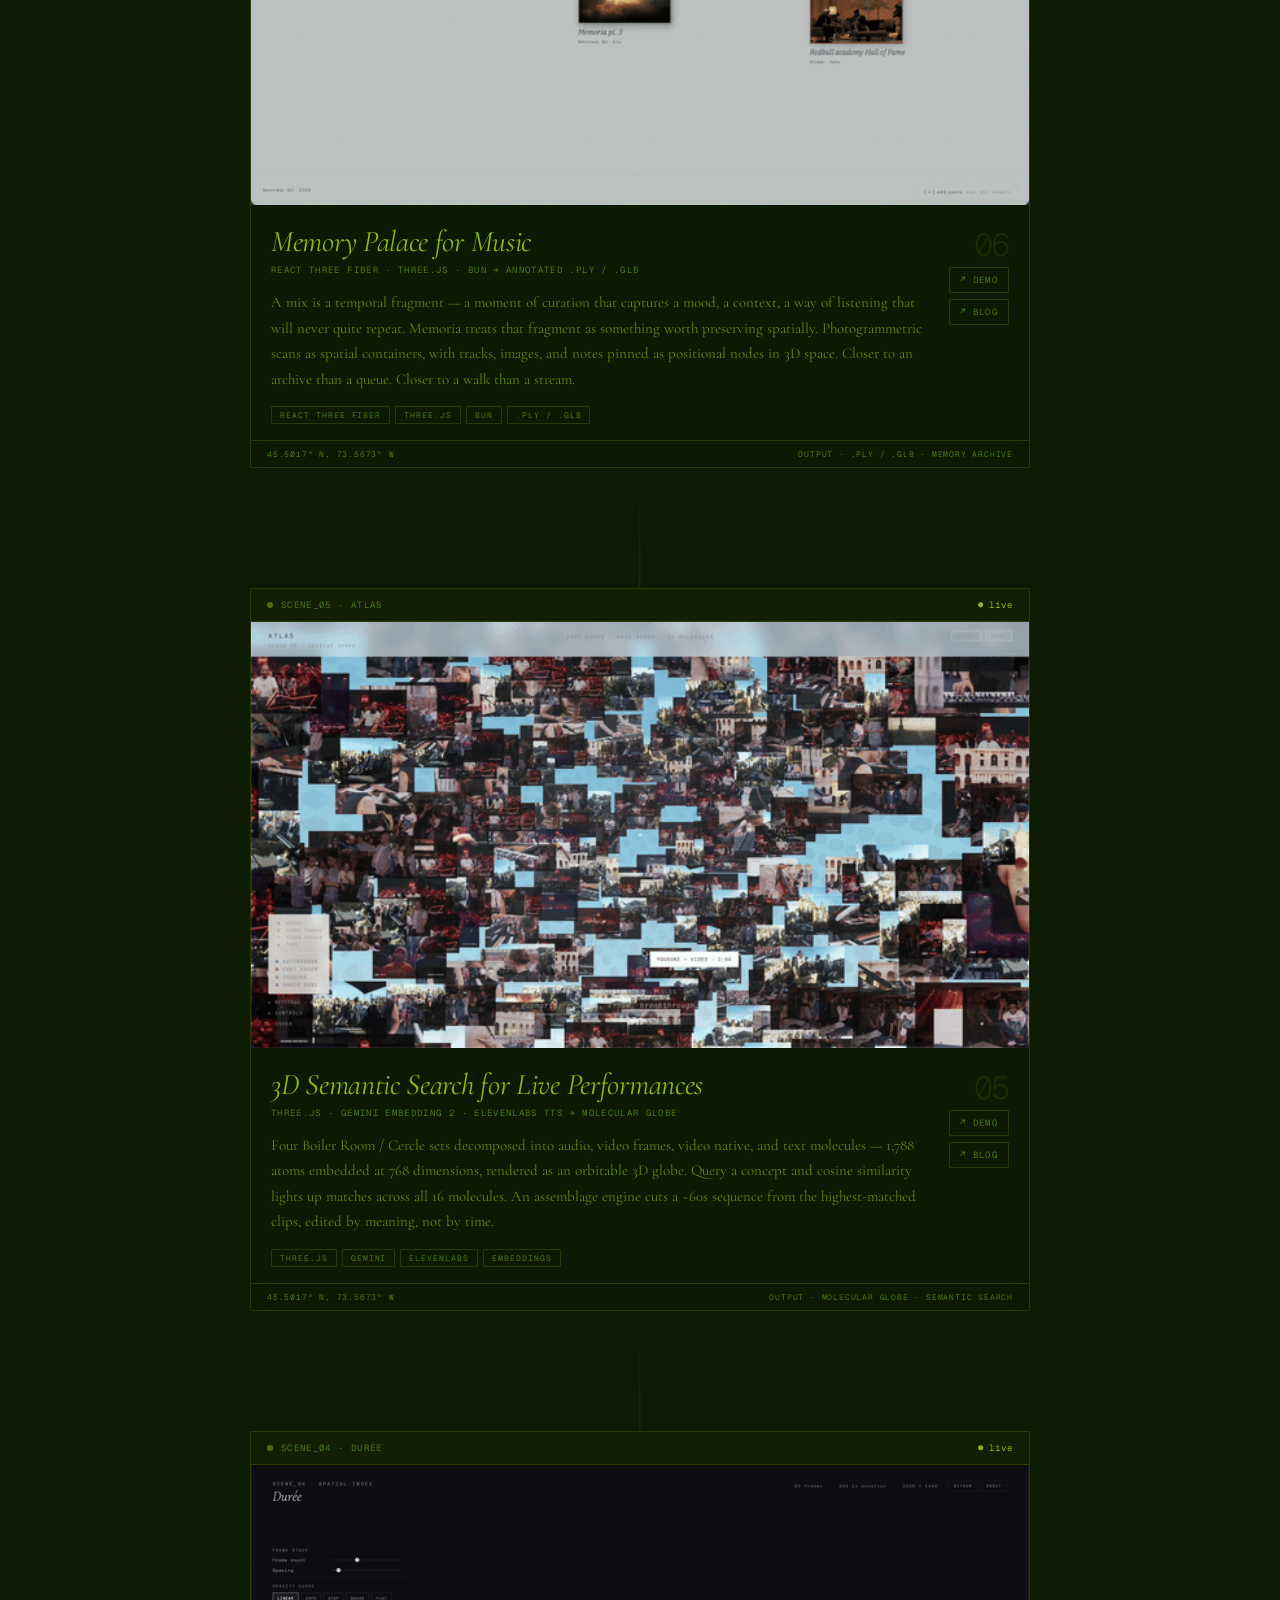
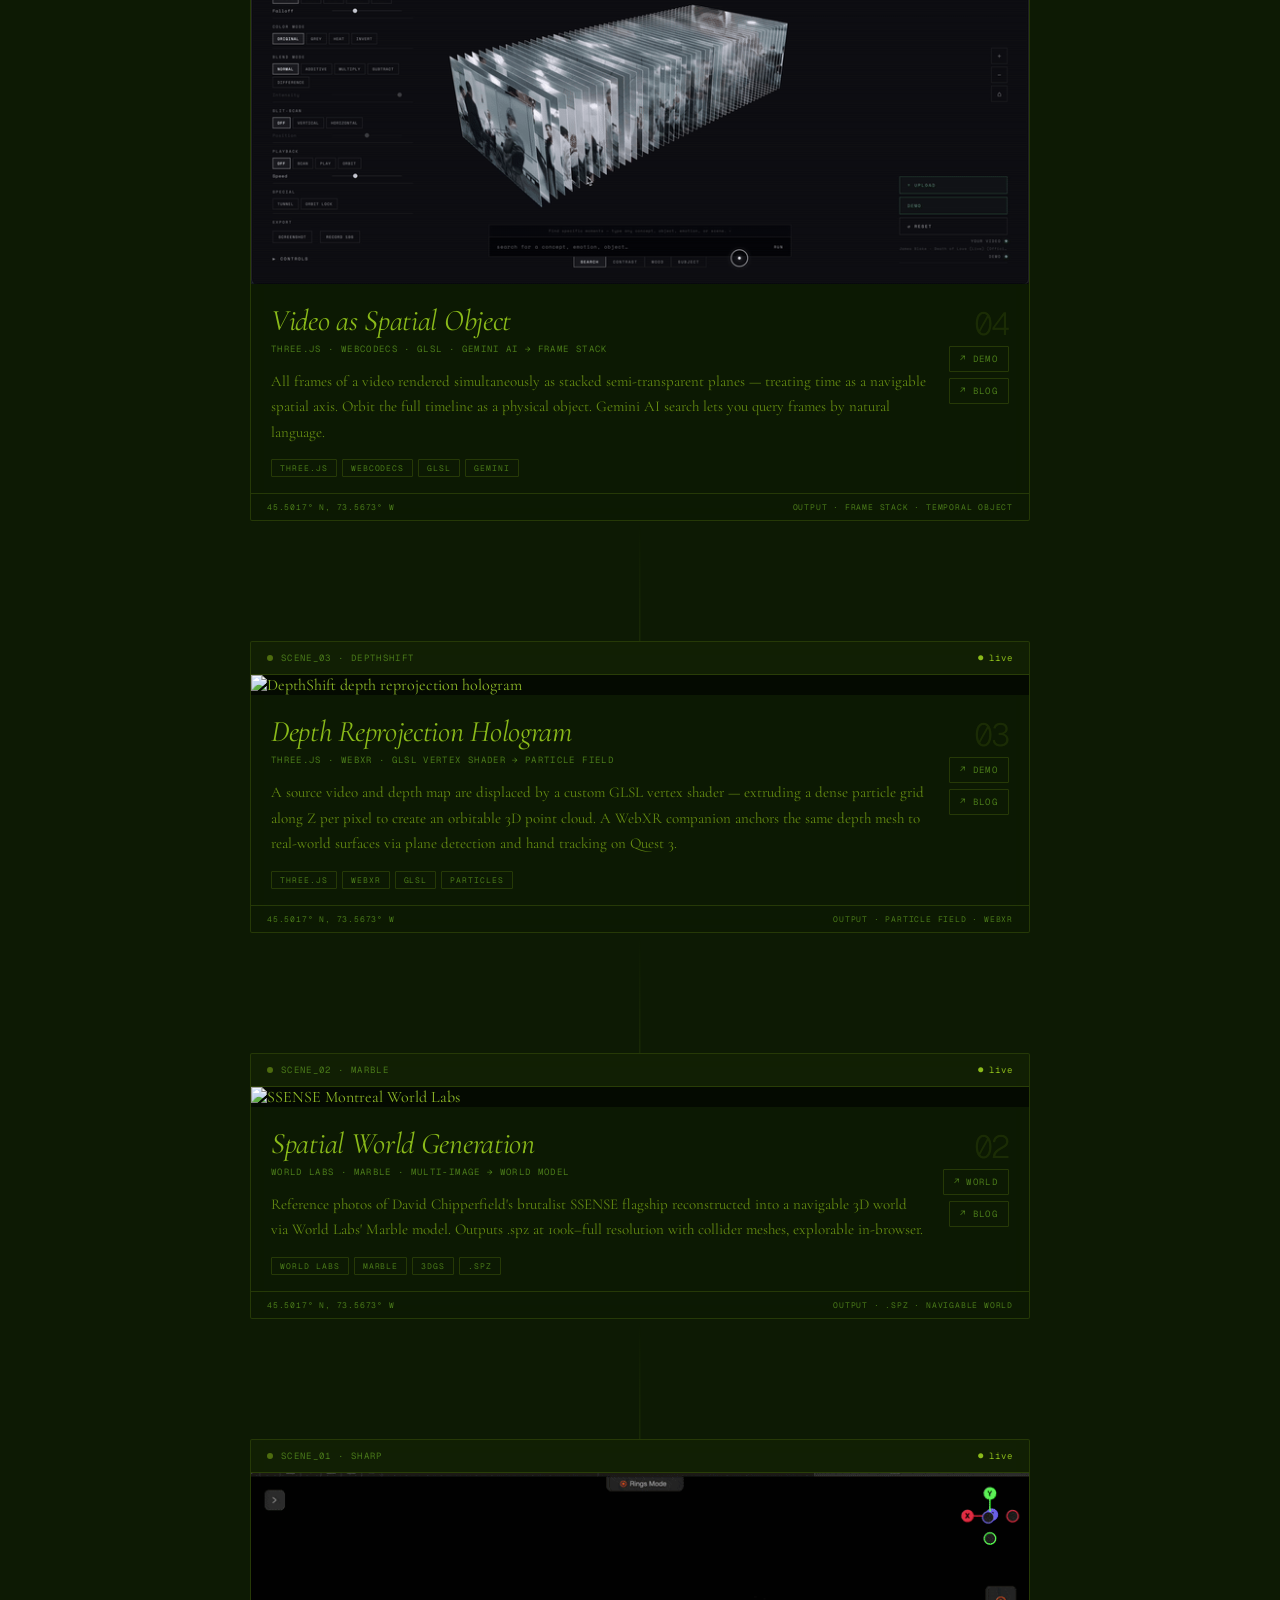
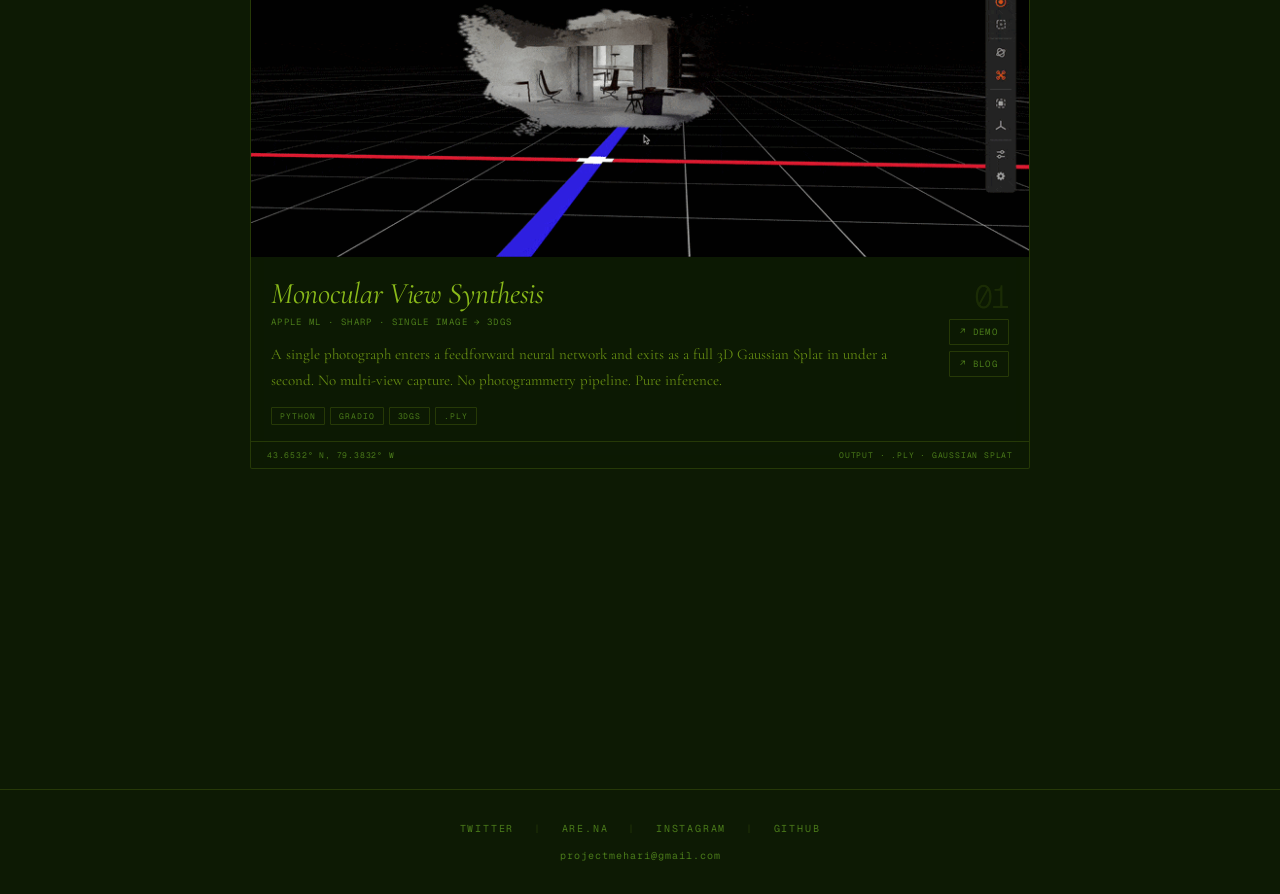
==== commit b7c268af: "Merge pull request #2 from projectmehari/add-blog add blog" ====
--- a/index.html
+++ b/index.html
@@ -496,7 +496,7 @@
           </div>
           <div class="card-body">
             <div class="card-meta">
-              <div class="card-title">Spatial Audio Composition Environment</div>
+              <div class="card-title">Spatial Audio Composition </div>
               <div class="card-subtitle">Resonance Audio · ElevenLabs · AssemblyAI · Web Audio API → Binaural Field</div>
               <p class="card-desc">A browser-native composition environment for placing speakers in space. Sources are positioned across a radar interface and rendered binaurally via Resonance Audio's HRTF engine — field recordings, generated material, and diarized voices occupying the same spatial field. Paste a public audio URL and AssemblyAI detects each speaker, routing detected voices into the active composition as positioned sources. If the speaker count exceeds the current layout, a mismatch dialog offers to switch compositions or expand to fit.</p>
               <div class="card-tags">
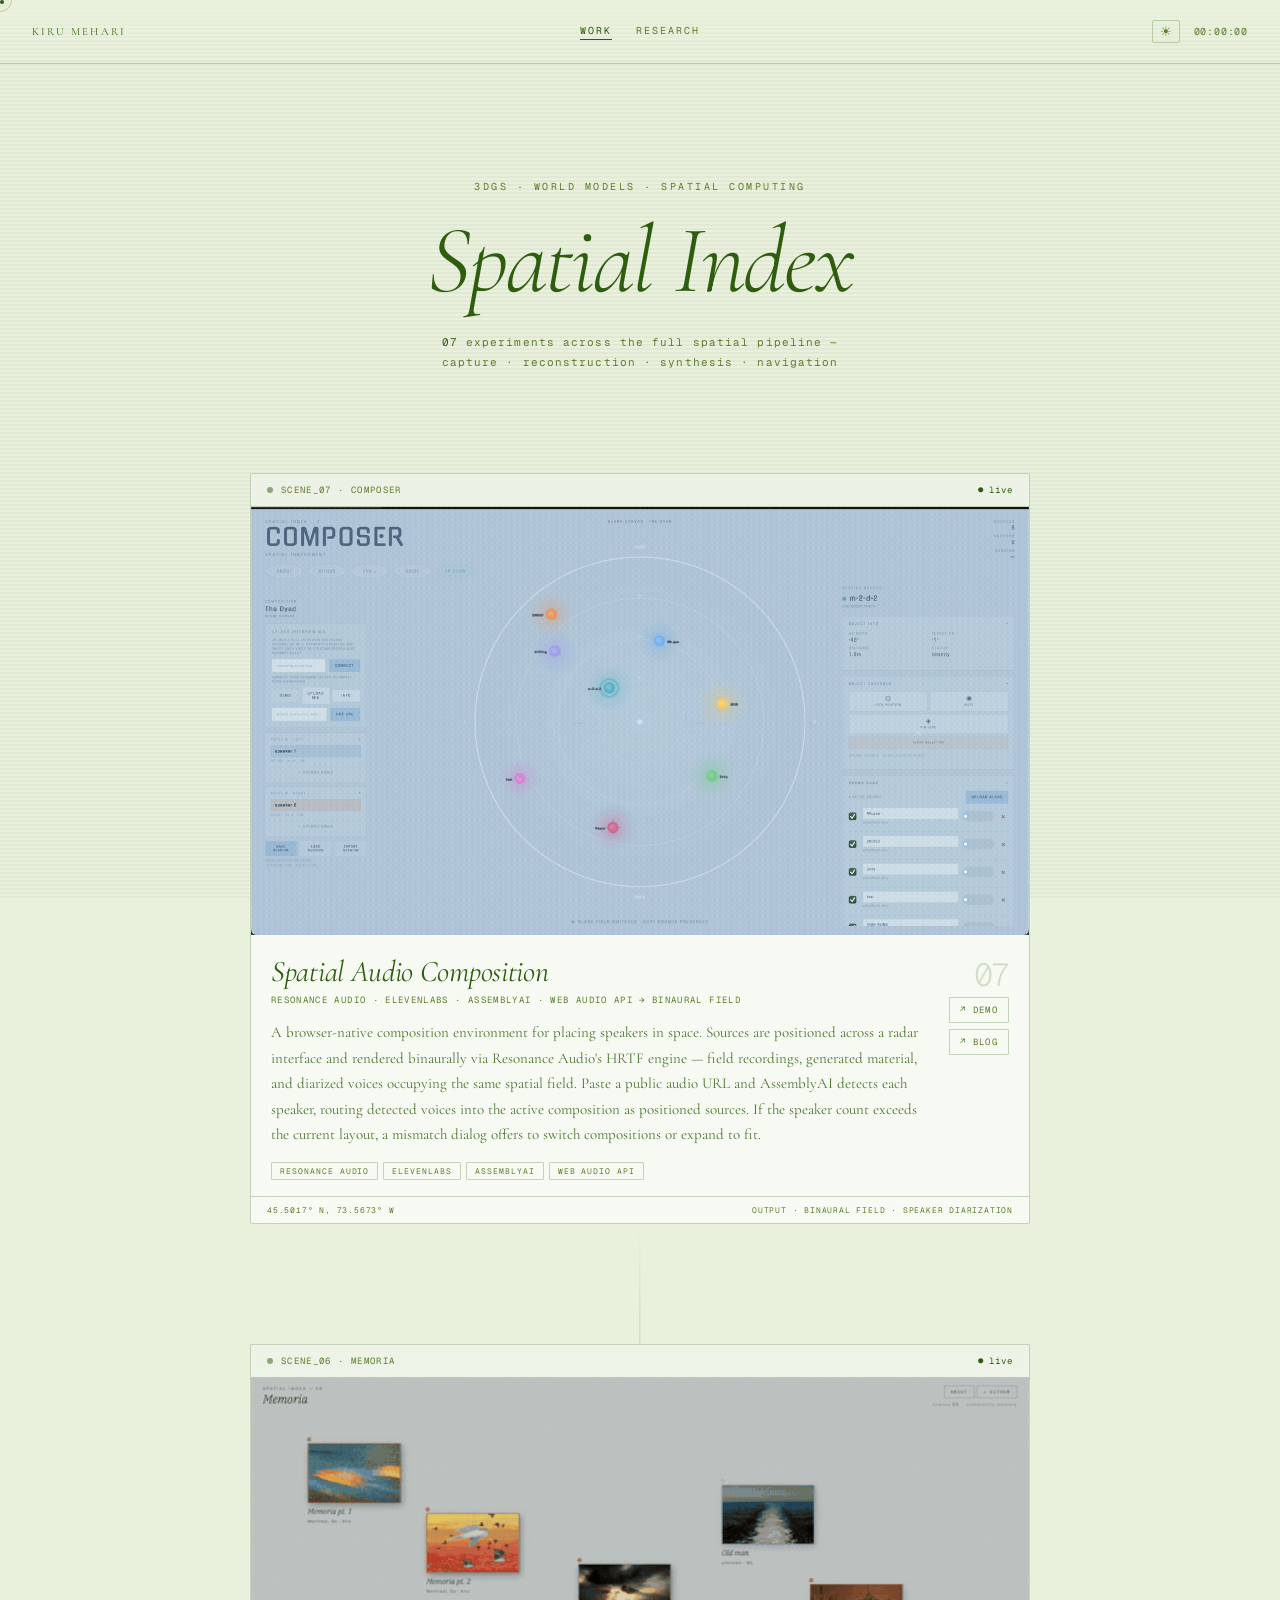
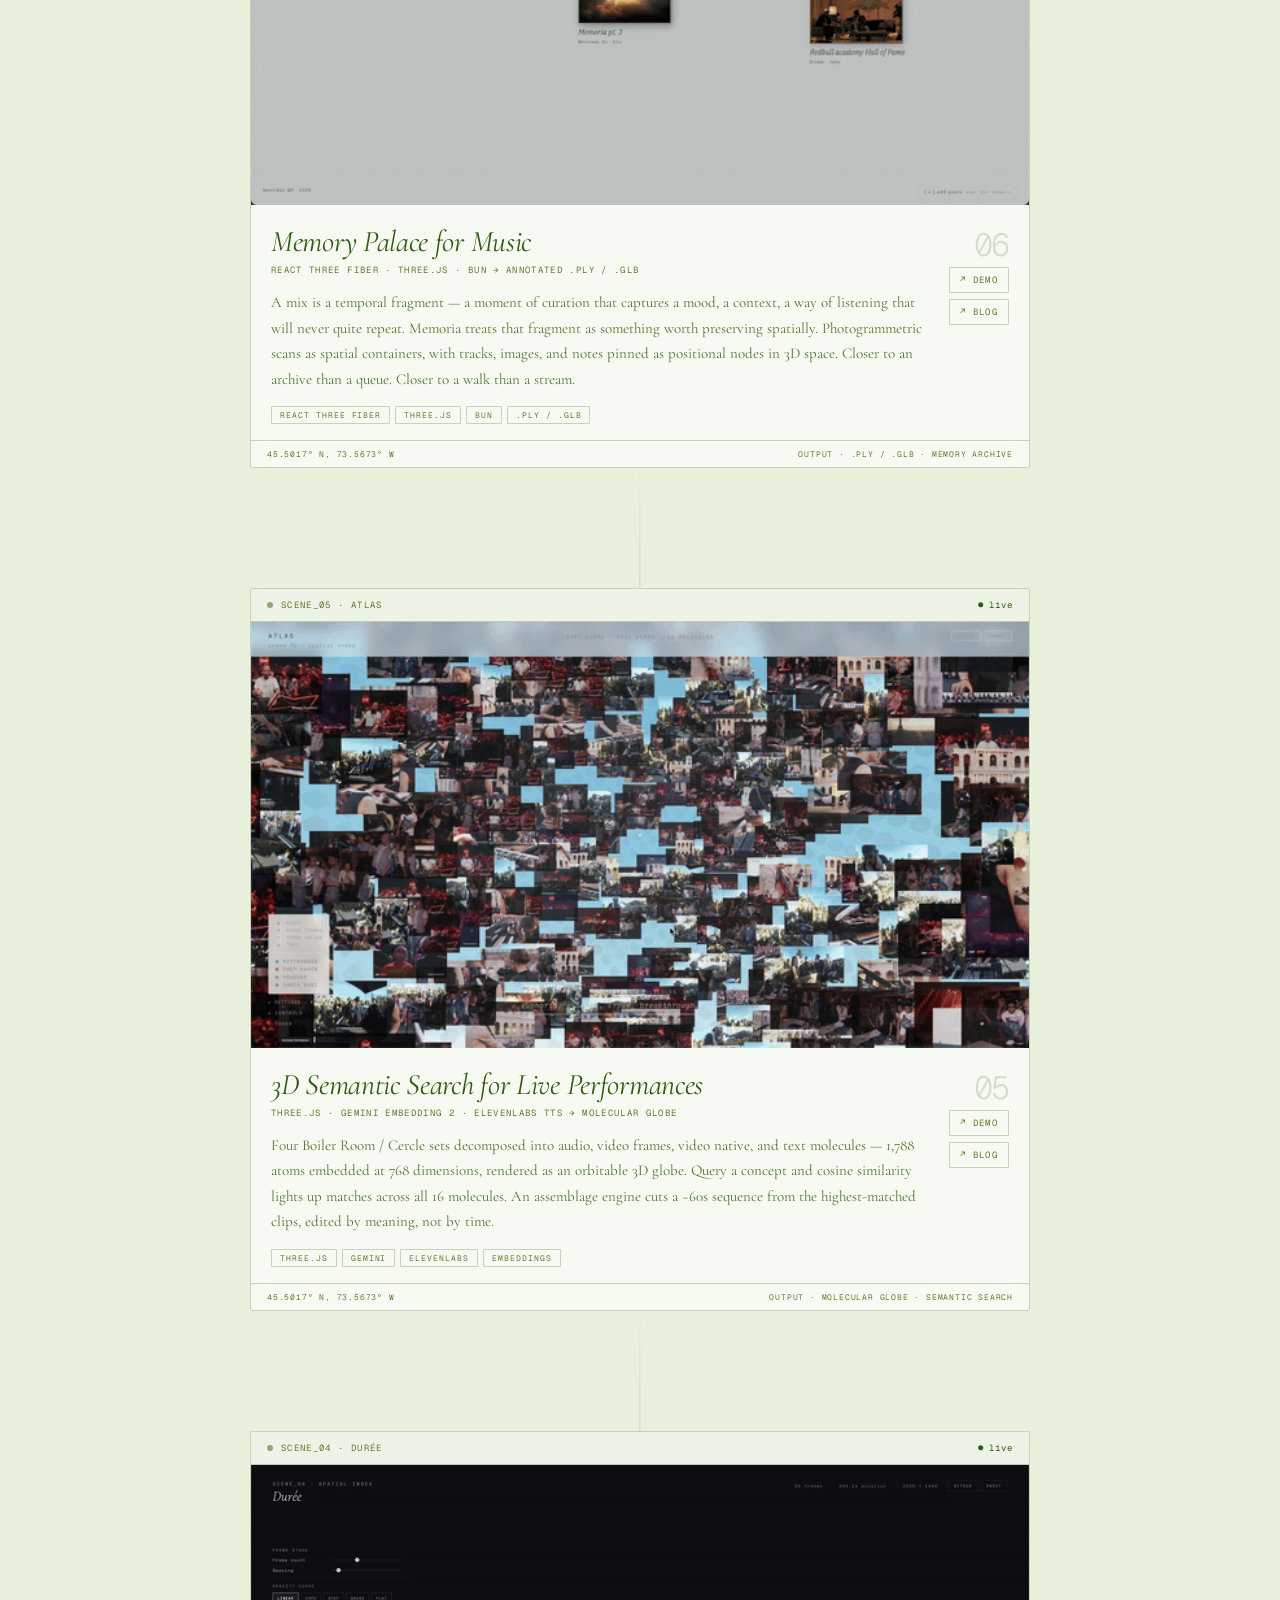
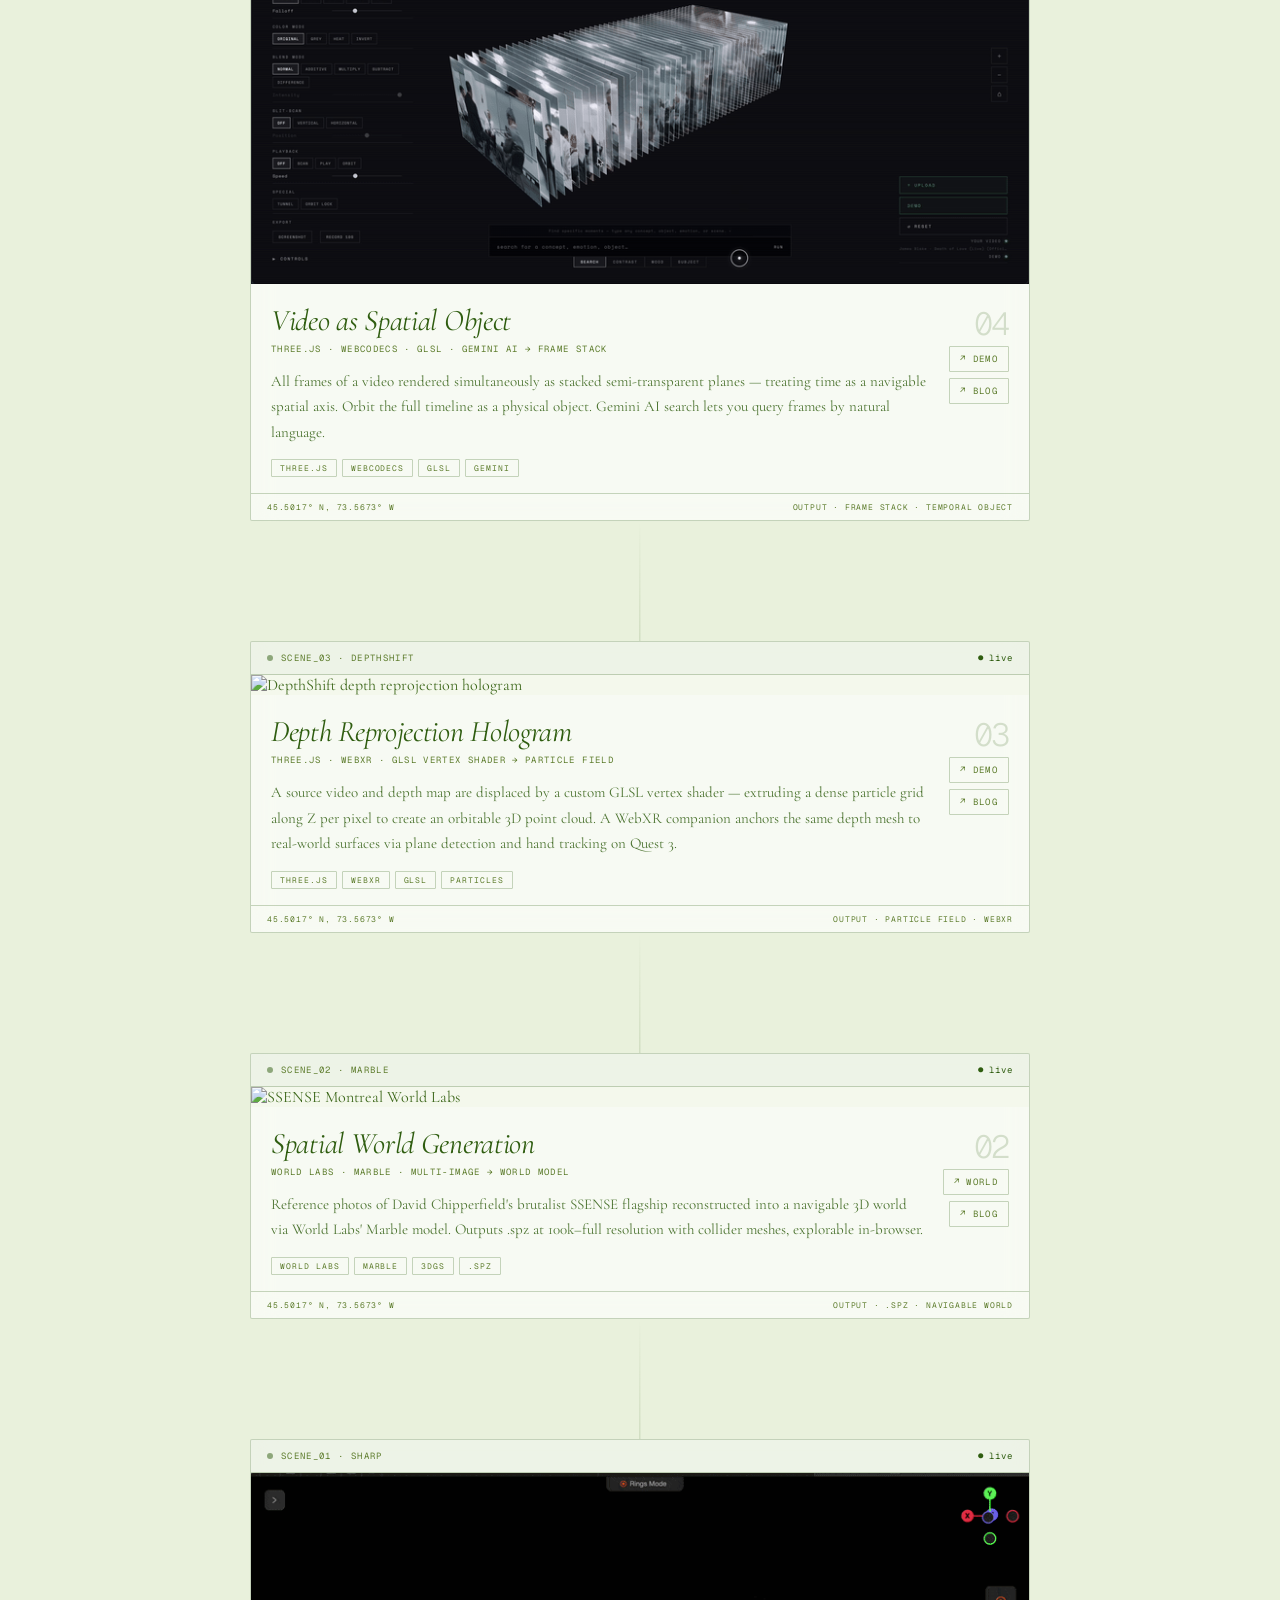
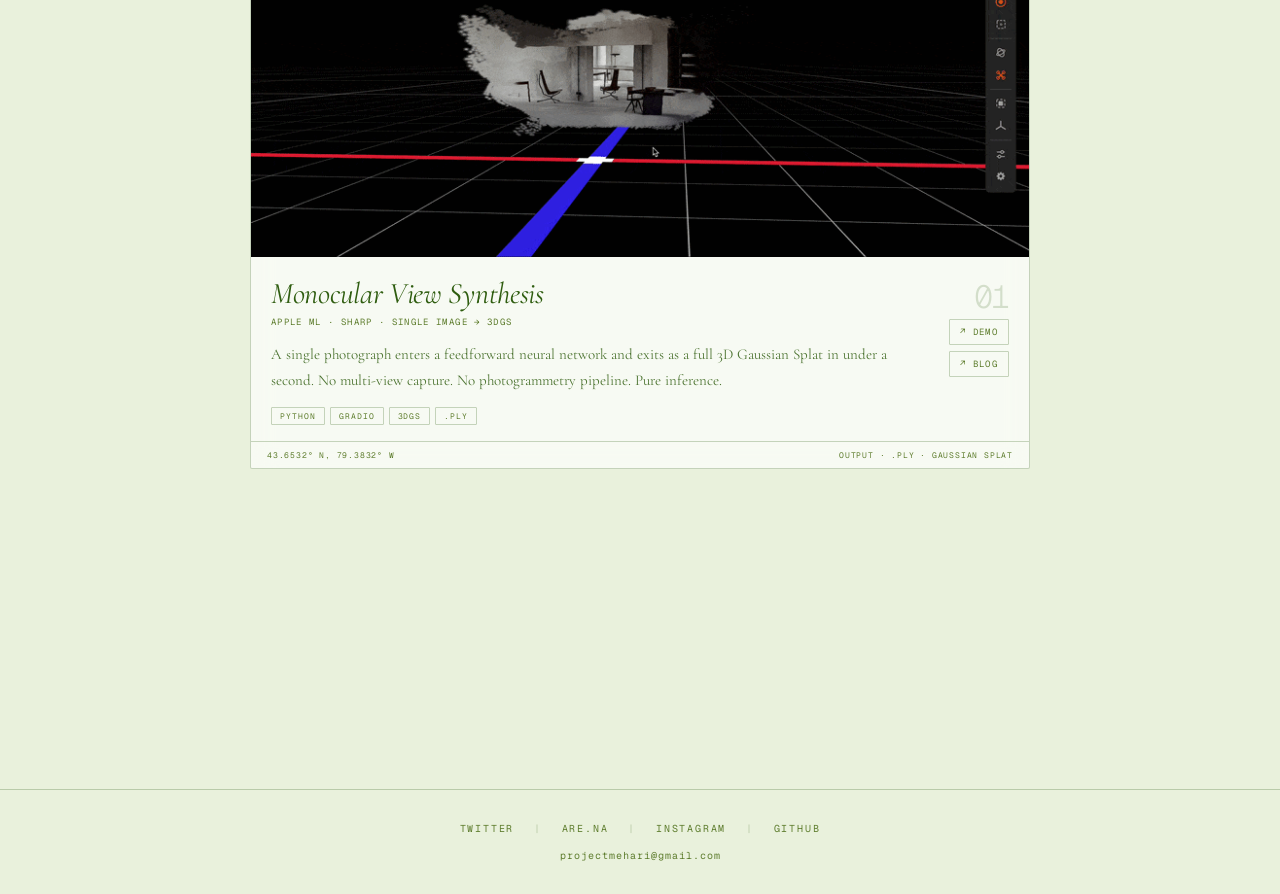
==== commit 74ffd4ba: "Add light/dark mode toggle with lighter, legible green palette" ====
--- a/index.html
+++ b/index.html
@@ -19,6 +19,51 @@
       --font-mono:  "Geist Mono", monospace;
     }
 
+    /* ── LIGHT THEME ── */
+    [data-theme="light"] {
+      --bg:        #e9f1dc;
+      --lime:      #2f5d10;
+      --lime-dim:  rgba(47,93,16,0.12);
+      --lime-glow: rgba(47,93,16,0.22);
+      --green-dk:  #cdddb5;
+      --text:      #3c6b16;
+      --text-dim:  #5e7d2e;
+      --border:    rgba(47,93,16,0.25);
+    }
+    [data-theme="light"] header {
+      background: linear-gradient(to bottom, rgba(233,241,220,0.95), transparent);
+    }
+    [data-theme="light"] .scene-card {
+      background: rgba(255,255,255,0.65);
+    }
+    [data-theme="light"] .card-preview {
+      background: #f4f8ec;
+    }
+    [data-theme="light"] .card-topbar {
+      background: rgba(47,93,16,0.05);
+    }
+    [data-theme="light"] .card-desc {
+      color: rgba(47,93,16,0.85);
+    }
+    [data-theme="light"] .card-num {
+      color: rgba(47,93,16,0.18);
+    }
+    [data-theme="light"] .scene-card:hover .card-num {
+      color: rgba(47,93,16,0.32);
+    }
+    [data-theme="light"] .intro-title {
+      text-shadow: none;
+    }
+    [data-theme="light"] body::after {
+      background: repeating-linear-gradient(
+        0deg,
+        transparent,
+        transparent 2px,
+        rgba(0,0,0,0.03) 2px,
+        rgba(0,0,0,0.03) 4px
+      );
+    }
+
     *, *::before, *::after { margin:0; padding:0; box-sizing:border-box; }
 
     html, body {
@@ -109,6 +154,27 @@
       font-size: 10px;
       color: var(--text-dim);
       letter-spacing: 0.08em;
+      display: flex;
+      align-items: center;
+      gap: 14px;
+    }
+
+    .theme-toggle {
+      font-family: var(--font-mono);
+      font-size: 13px;
+      line-height: 1;
+      color: var(--text-dim);
+      background: transparent;
+      border: 1px solid var(--border);
+      border-radius: 2px;
+      padding: 4px 7px;
+      cursor: pointer;
+      transition: color 0.2s, border-color 0.2s, background 0.2s;
+    }
+    .theme-toggle:hover {
+      color: var(--lime);
+      border-color: var(--lime);
+      background: var(--lime-dim);
     }
 
     .scroll-container {
@@ -450,7 +516,8 @@
       .card-num { display: none; }
       .intro-title { font-size: 42px; }
       .header-nav { position: static; transform: none; gap: 12px; font-size: 9px; }
-      .header-right { display: none; }
+      .header-right { display: flex; gap: 10px; }
+      .header-right #clock { display: none; }
     }
   </style>
 </head>
@@ -466,7 +533,10 @@
       <a href="index.html" class="active">Work</a>
       <a href="research.html">Research</a>
     </nav>
-    <div class="header-right" id="clock">00:00:00</div>
+    <div class="header-right">
+      <button id="theme-toggle" class="theme-toggle" type="button" aria-label="Toggle light / dark mode">☾</button>
+      <span id="clock">00:00:00</span>
+    </div>
   </header>
 
   <div class="scroll-container">
@@ -812,6 +882,11 @@
     let scrollY = 0;
     window.addEventListener('scroll', () => { scrollY = window.scrollY; });
 
+    function gridRGBA(a) {
+      const light = document.documentElement.getAttribute('data-theme') === 'light';
+      return light ? `rgba(60,100,20,${a})` : `rgba(138,186,26,${a})`;
+    }
+
     function drawGrid() {
       ctx.clearRect(0, 0, canvas.width, canvas.height);
       const w = canvas.width, h = canvas.height;
@@ -827,7 +902,7 @@
         const t = i / cols;
         const xBottom = (t - 0.5) * spread + w / 2;
         const alpha = 0.06 + 0.04 * Math.sin(t * Math.PI);
-        ctx.strokeStyle = `rgba(138,186,26,${alpha})`;
+        ctx.strokeStyle = gridRGBA(${alpha});
         ctx.beginPath();
         ctx.moveTo(vp.x, vp.y);
         ctx.lineTo(xBottom, h + 20);
@@ -841,7 +916,7 @@
         const x0 = vp.x - (spread / 2) * t;
         const x1 = vp.x + (spread / 2) * t;
         const alpha = t * 0.12;
-        ctx.strokeStyle = `rgba(138,186,26,${alpha})`;
+        ctx.strokeStyle = gridRGBA(${alpha});
         ctx.beginPath();
         ctx.moveTo(x0, y);
         ctx.lineTo(x1, y);
@@ -850,7 +925,7 @@
 
       const grad = ctx.createLinearGradient(0, horizon - 30, 0, horizon + 30);
       grad.addColorStop(0, 'transparent');
-      grad.addColorStop(0.5, 'rgba(138,186,26,0.06)');
+      grad.addColorStop(0.5, gridRGBA(0.06));
       grad.addColorStop(1, 'transparent');
       ctx.fillStyle = grad;
       ctx.fillRect(0, horizon - 30, w, 60);
@@ -880,6 +955,25 @@
 
   </script>
   
+  <script>
+    // ── THEME TOGGLE ──
+    (function () {
+      const root = document.documentElement;
+      const toggle = document.getElementById('theme-toggle');
+      const stored = localStorage.getItem('si-theme');
+      const prefersLight = window.matchMedia('(prefers-color-scheme: light)').matches;
+      const initial = stored || (prefersLight ? 'light' : 'dark');
+      root.setAttribute('data-theme', initial);
+      toggle.textContent = initial === 'light' ? '☀' : '☾';
+      toggle.addEventListener('click', () => {
+        const next = root.getAttribute('data-theme') === 'light' ? 'dark' : 'light';
+        root.setAttribute('data-theme', next);
+        localStorage.setItem('si-theme', next);
+        toggle.textContent = next === 'light' ? '☀' : '☾';
+      });
+    })();
+  </script>
+
   <!-- Vercel Web Analytics -->
   <script defer src="https://cdn.vercel-insights.com/v1/script.js"></script>
 </body>
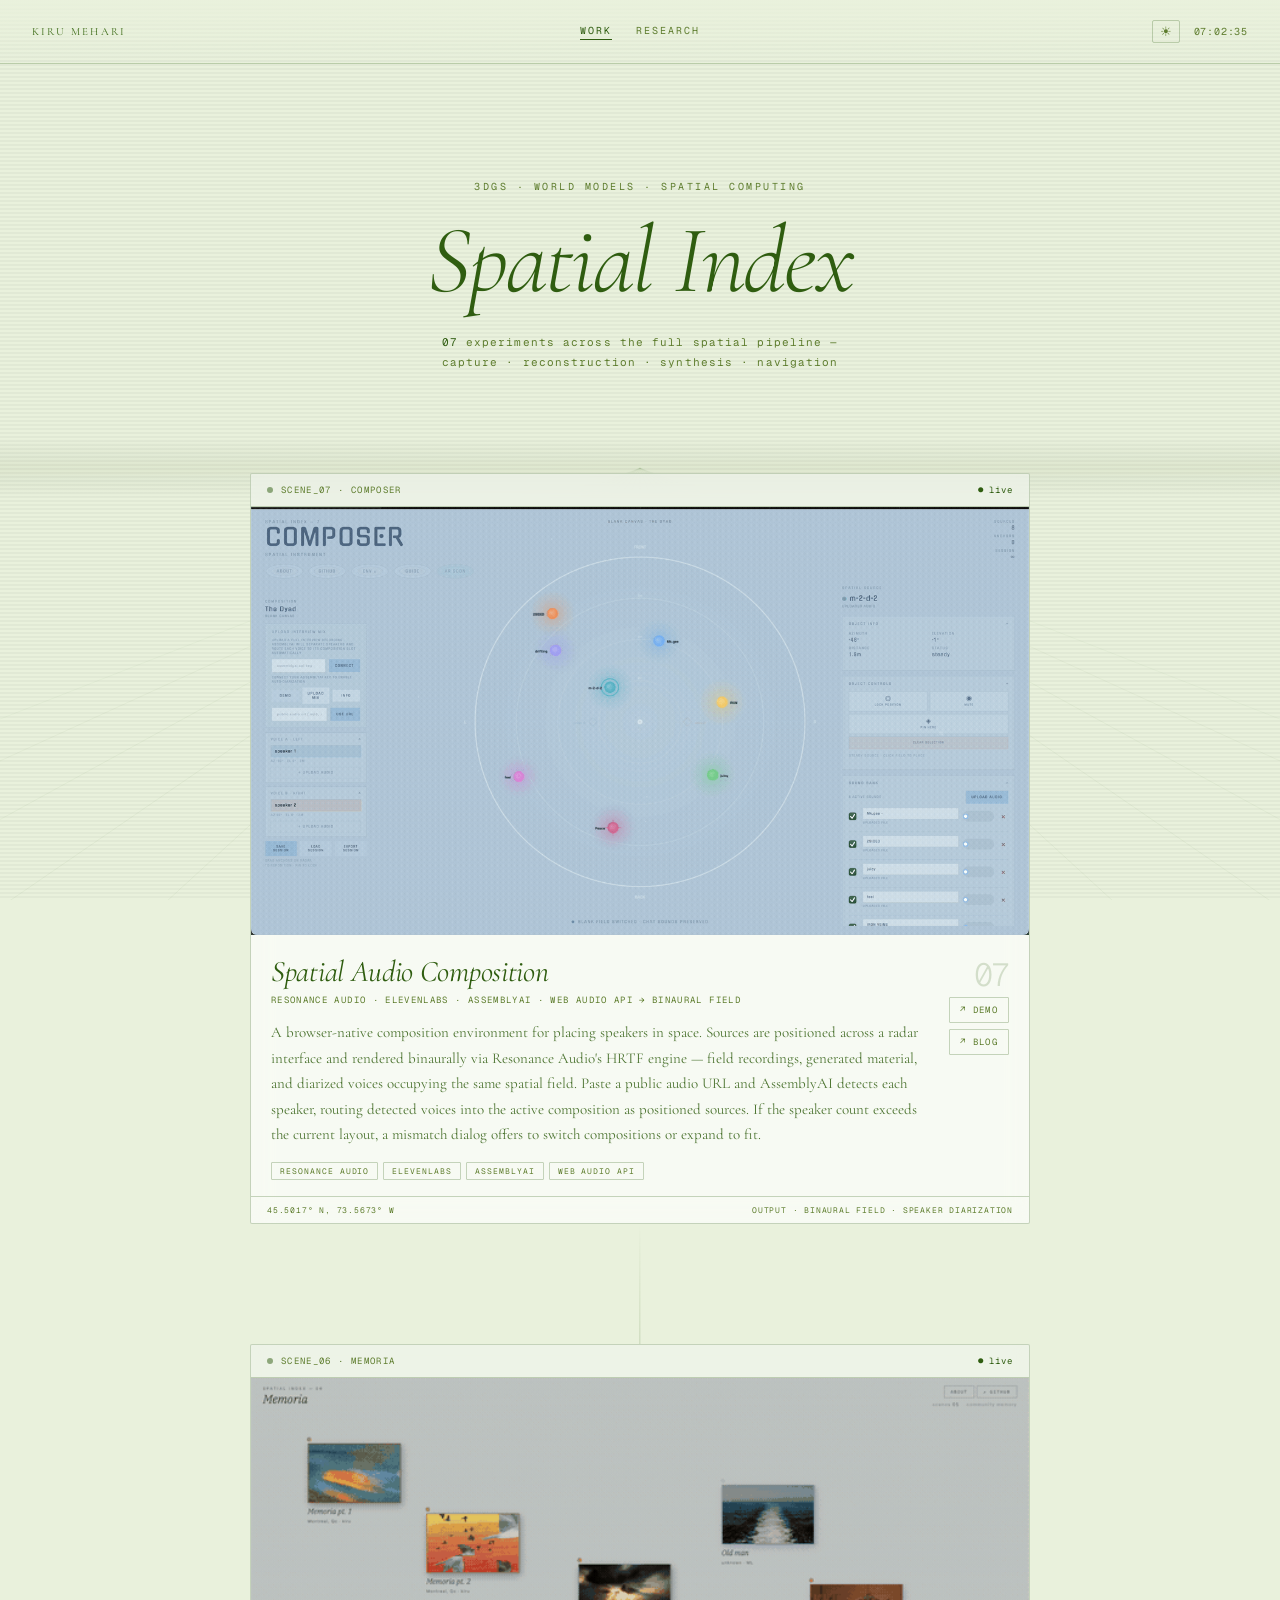
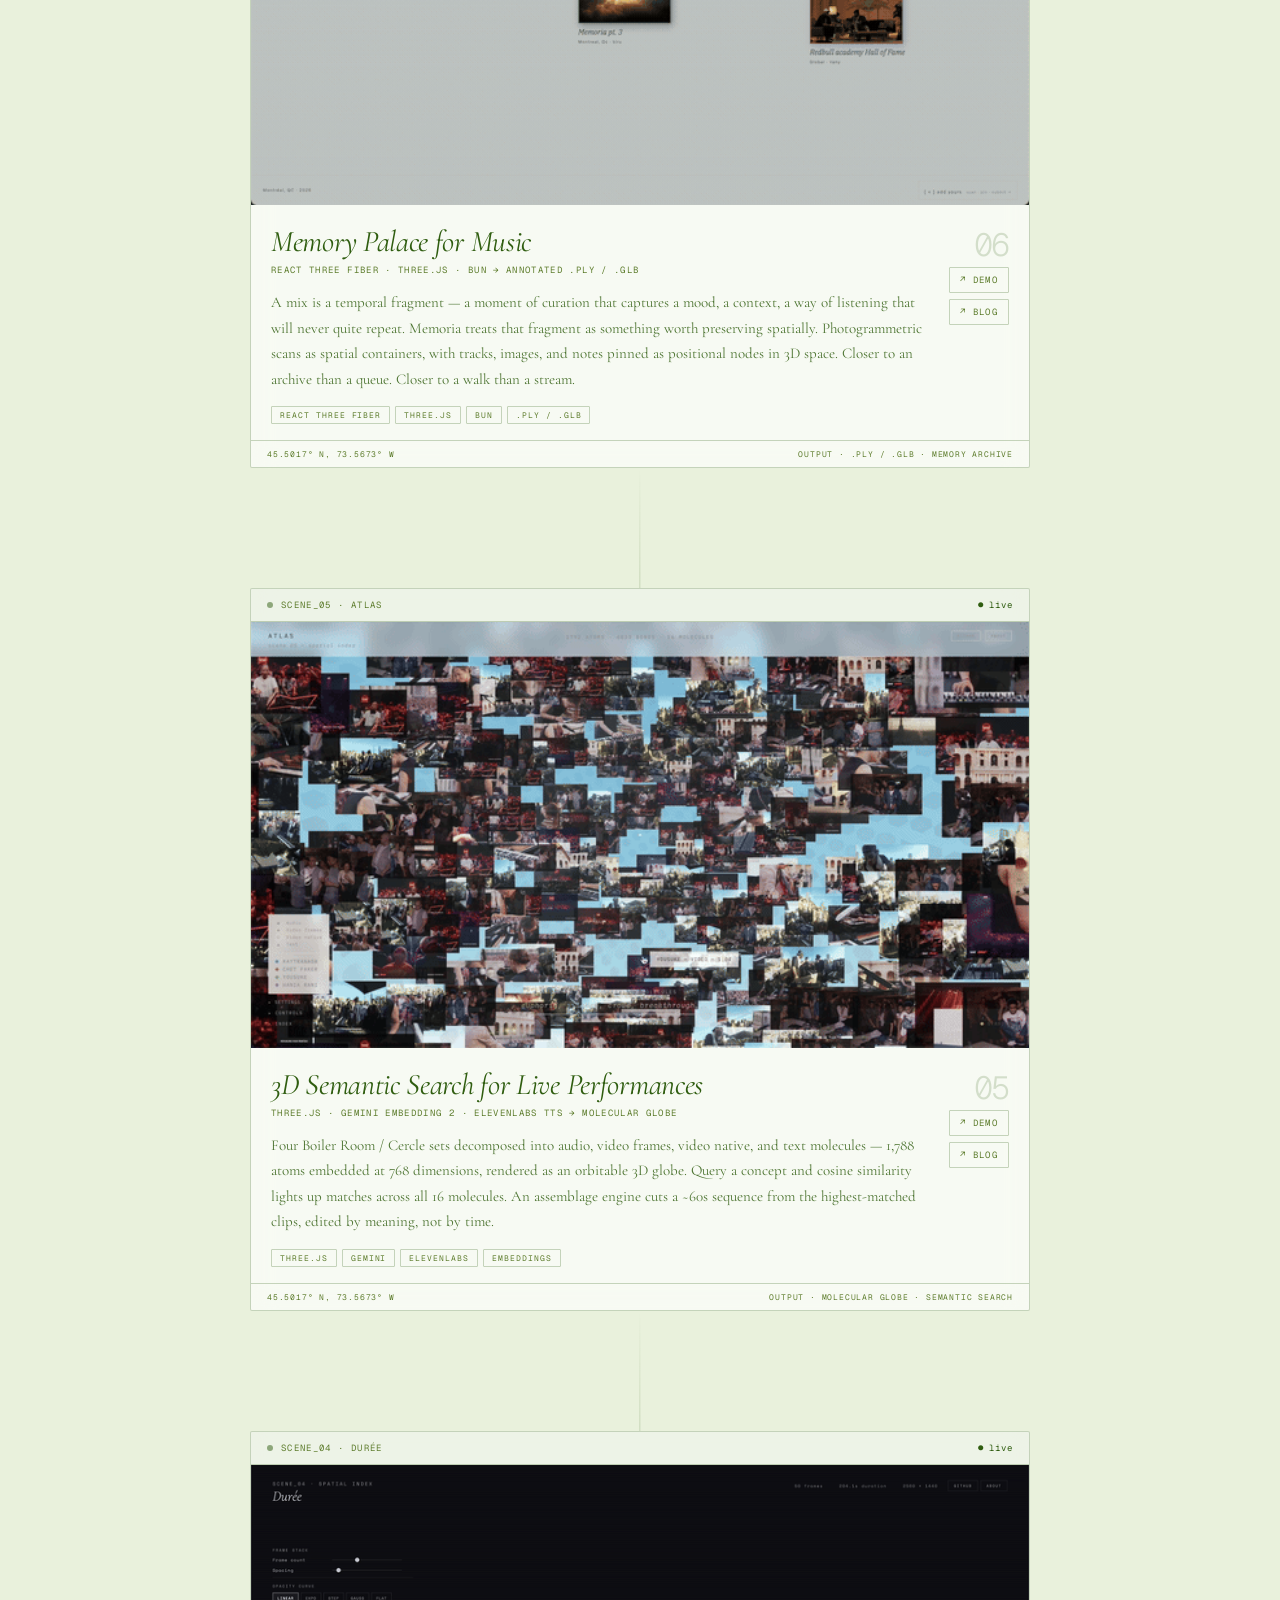
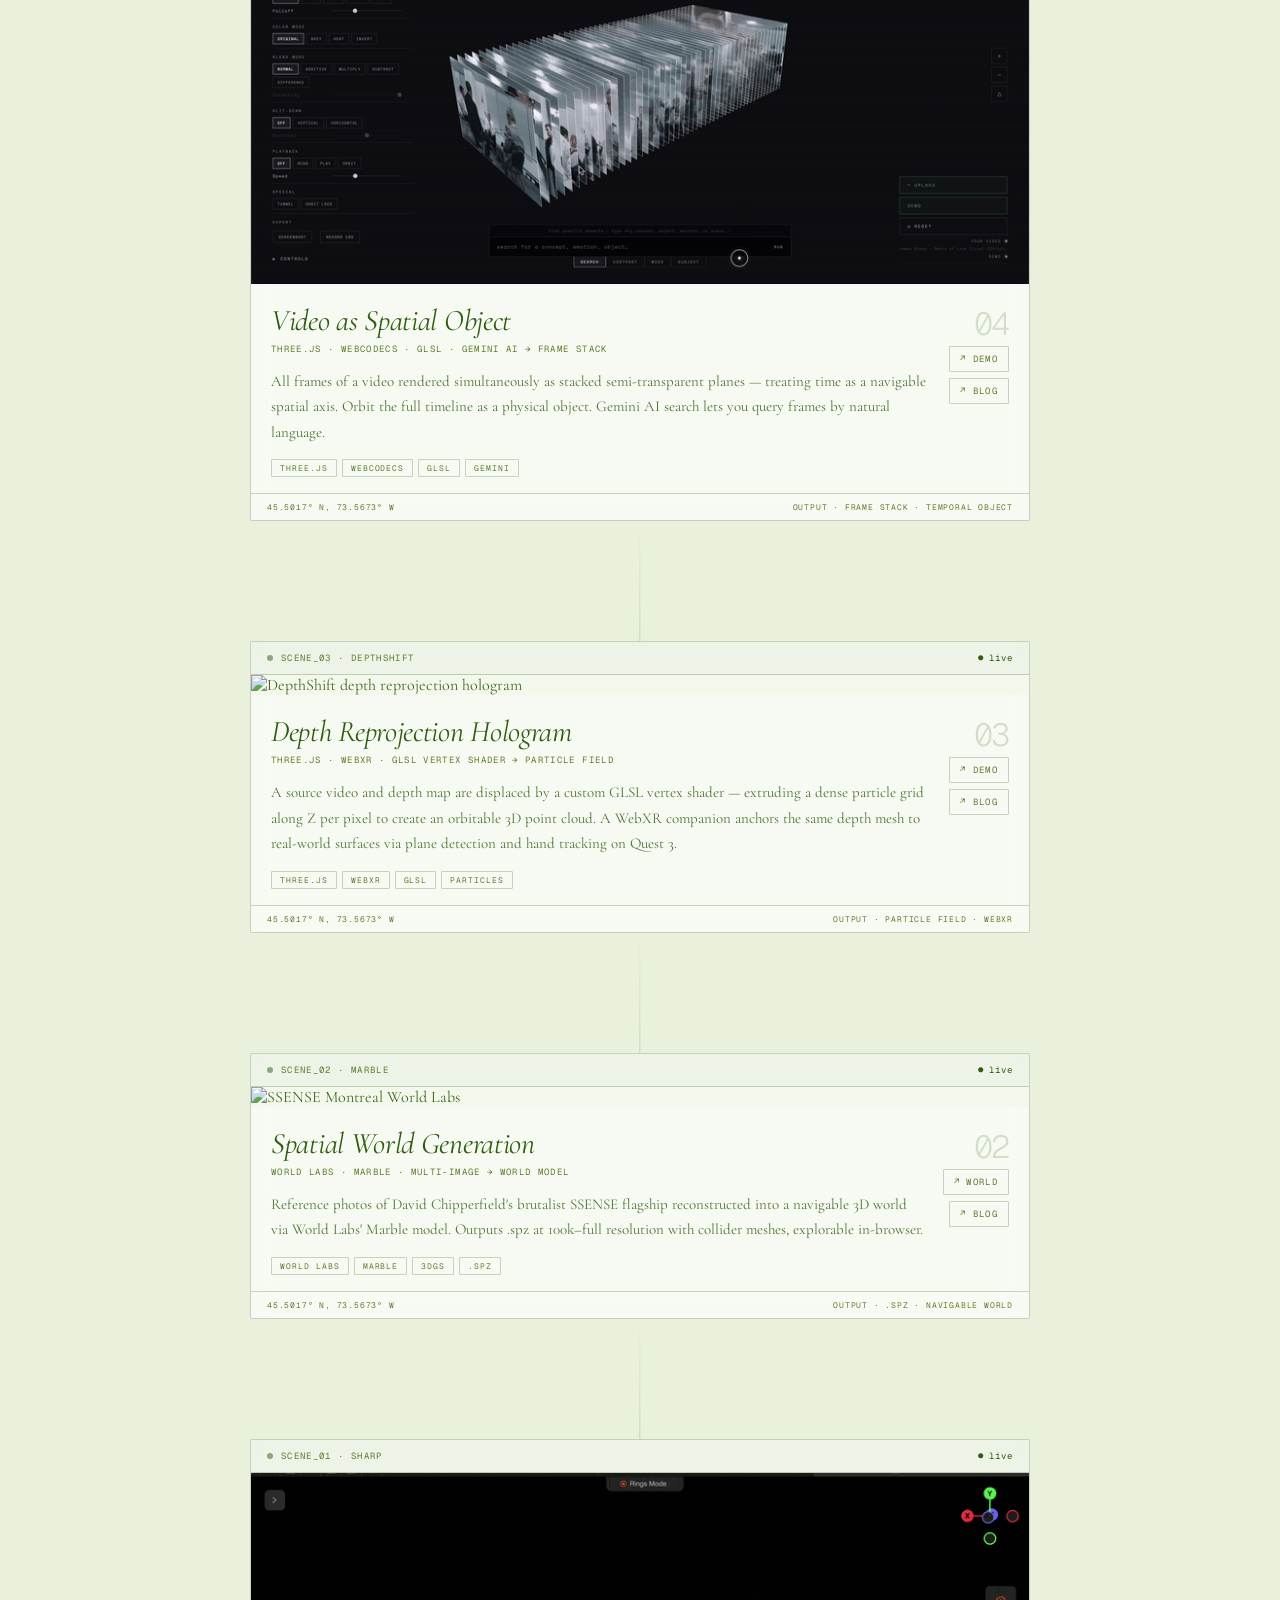
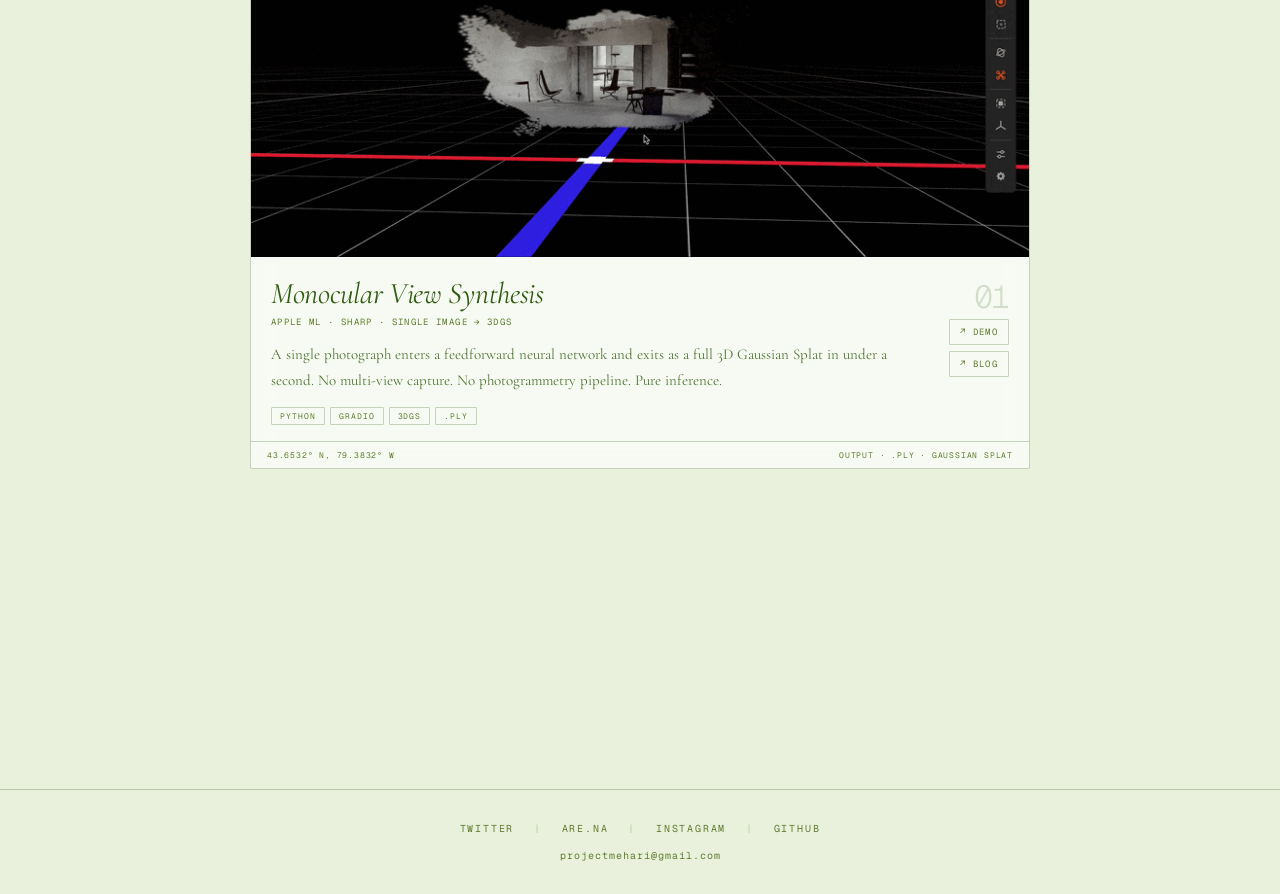
==== commit ef36f723: "Fix JS syntax error in gridRGBA() calls that broke clock + cursor" ====
--- a/index.html
+++ b/index.html
@@ -902,7 +902,7 @@
         const t = i / cols;
         const xBottom = (t - 0.5) * spread + w / 2;
         const alpha = 0.06 + 0.04 * Math.sin(t * Math.PI);
-        ctx.strokeStyle = gridRGBA(${alpha});
+        ctx.strokeStyle = gridRGBA(alpha);
         ctx.beginPath();
         ctx.moveTo(vp.x, vp.y);
         ctx.lineTo(xBottom, h + 20);
@@ -916,7 +916,7 @@
         const x0 = vp.x - (spread / 2) * t;
         const x1 = vp.x + (spread / 2) * t;
         const alpha = t * 0.12;
-        ctx.strokeStyle = gridRGBA(${alpha});
+        ctx.strokeStyle = gridRGBA(alpha);
         ctx.beginPath();
         ctx.moveTo(x0, y);
         ctx.lineTo(x1, y);
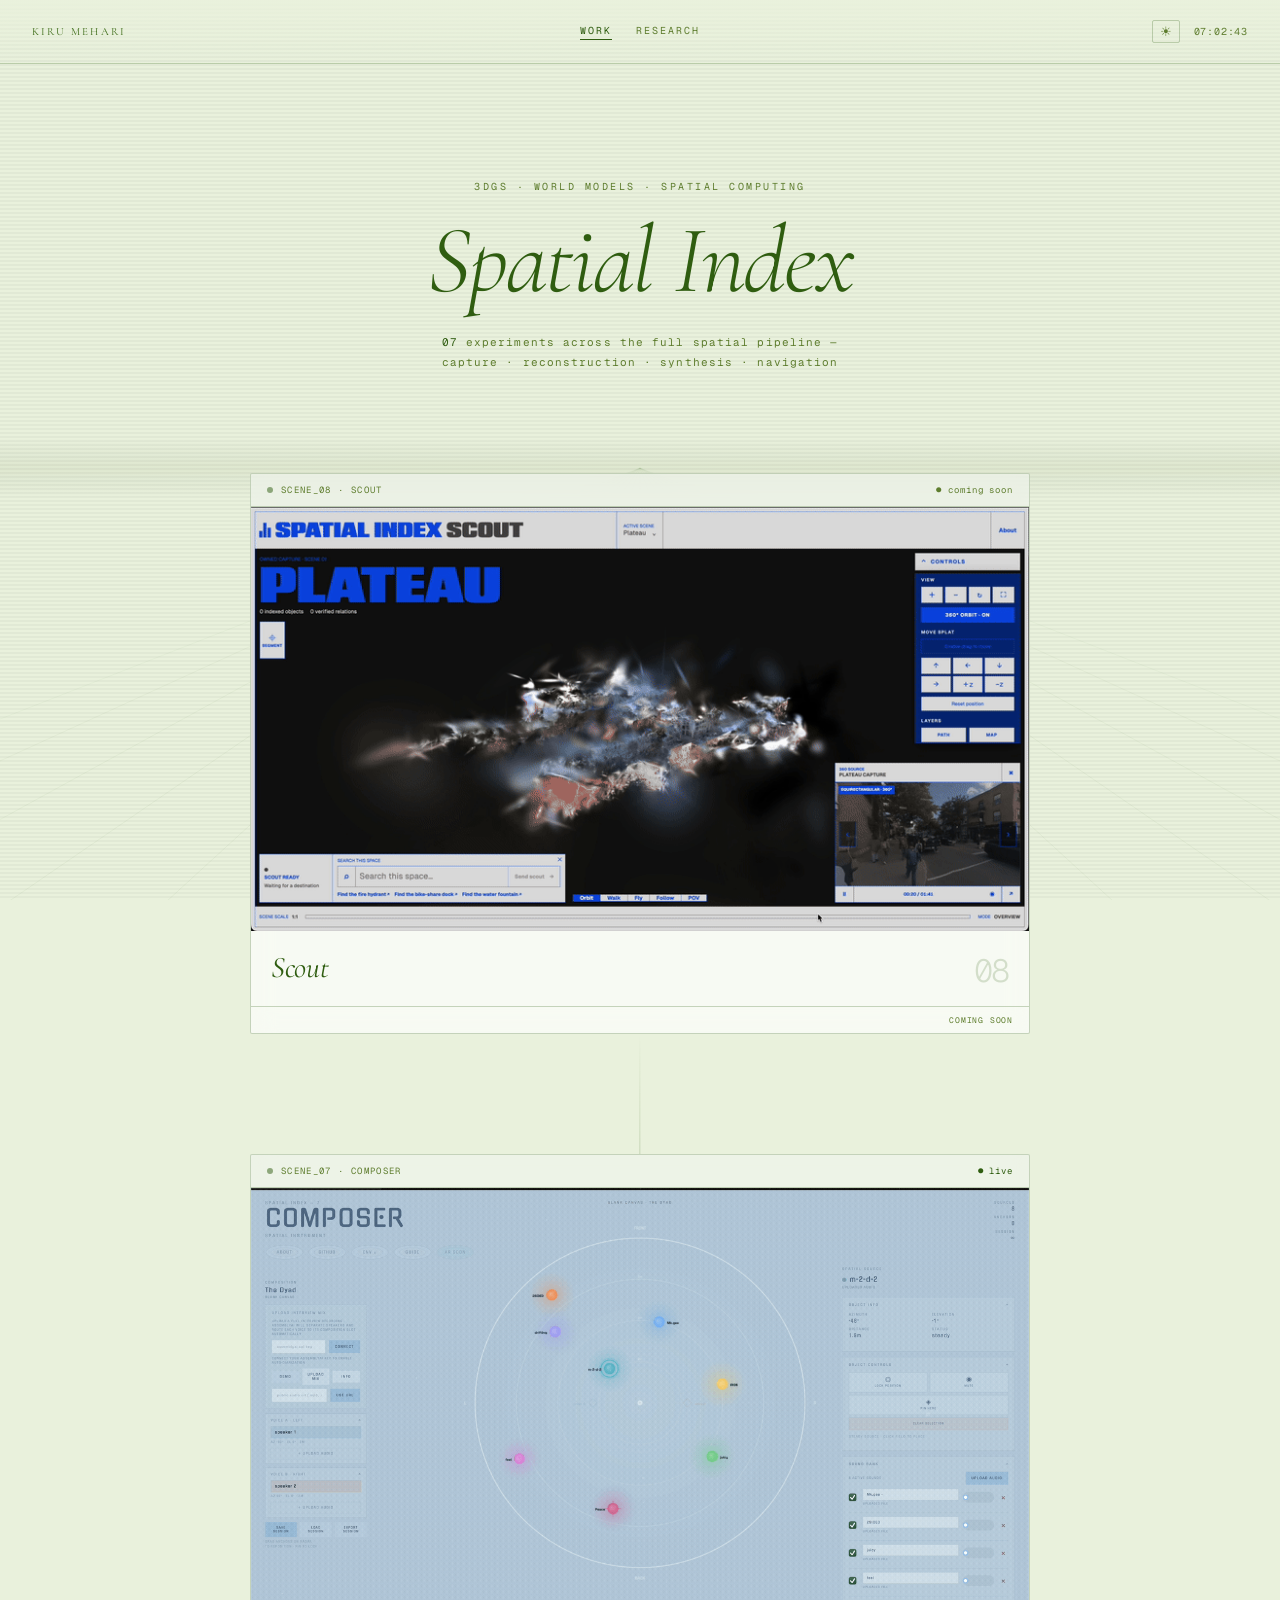
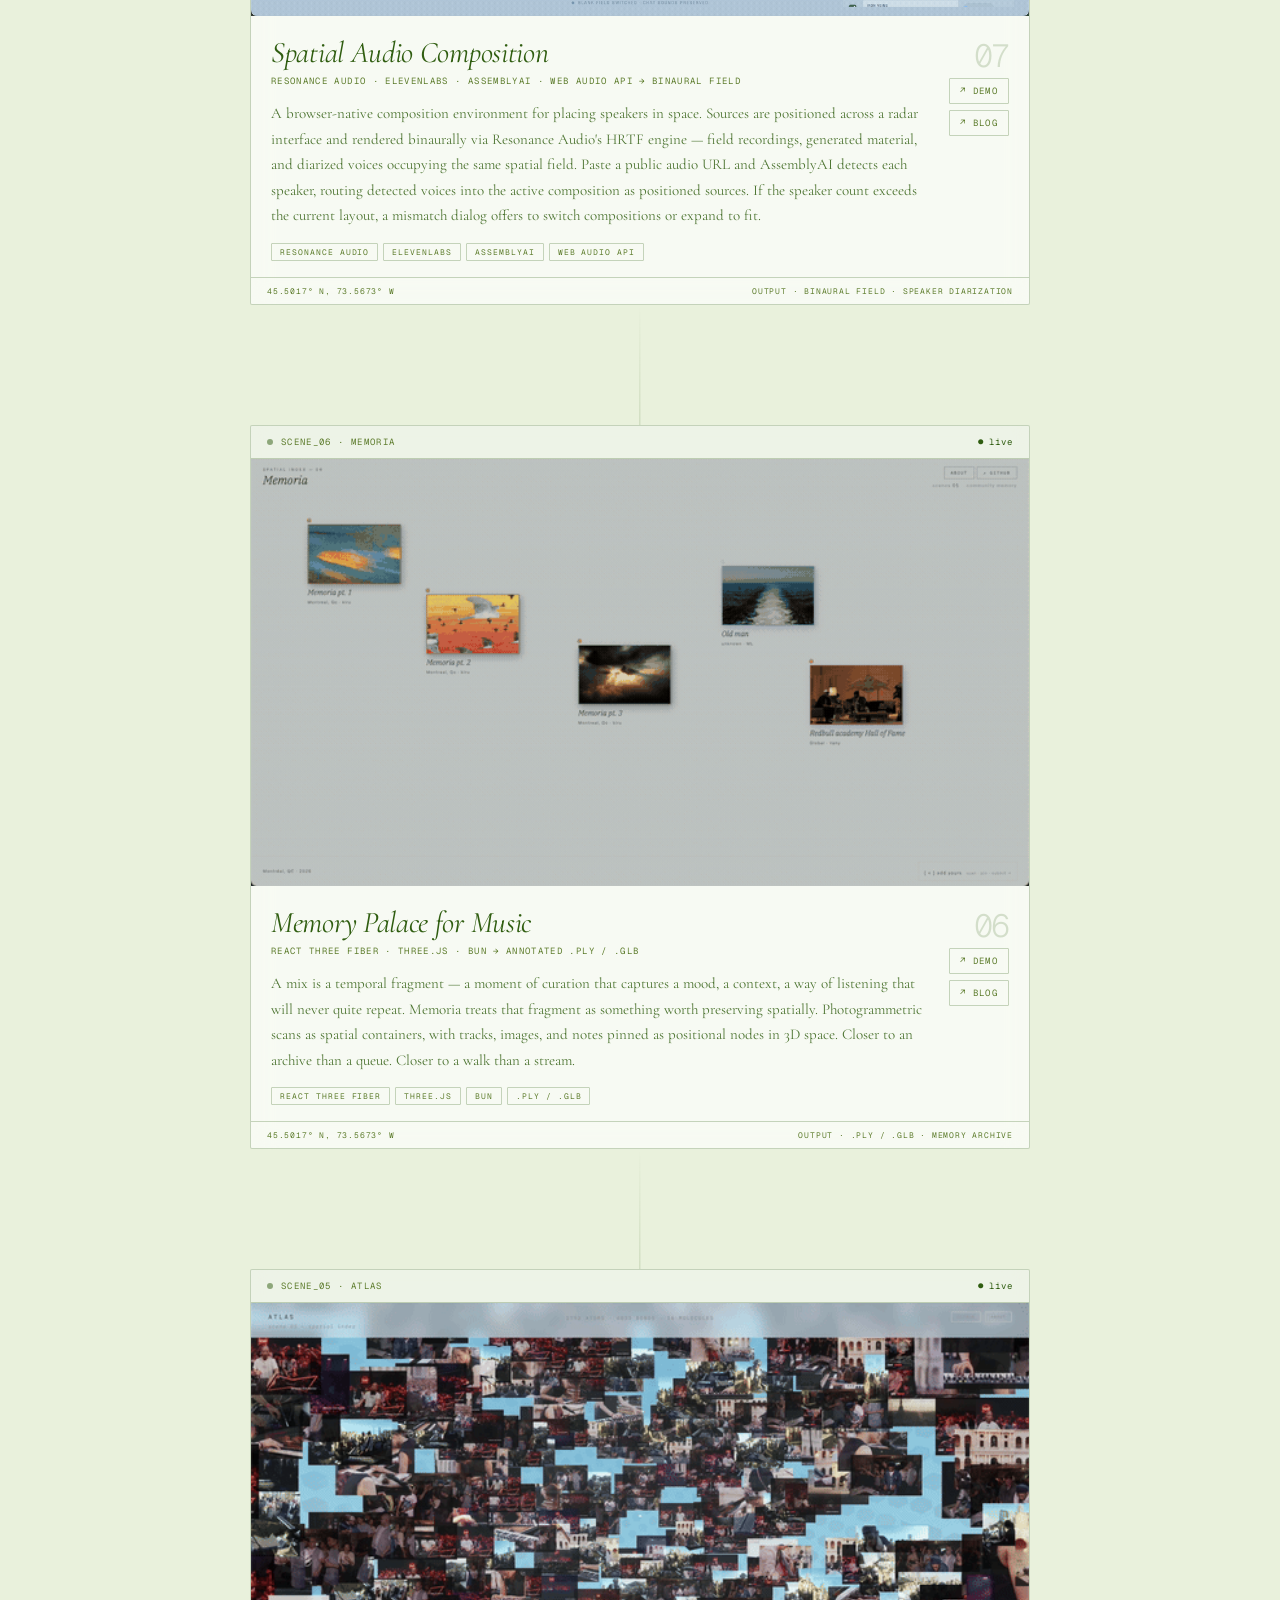
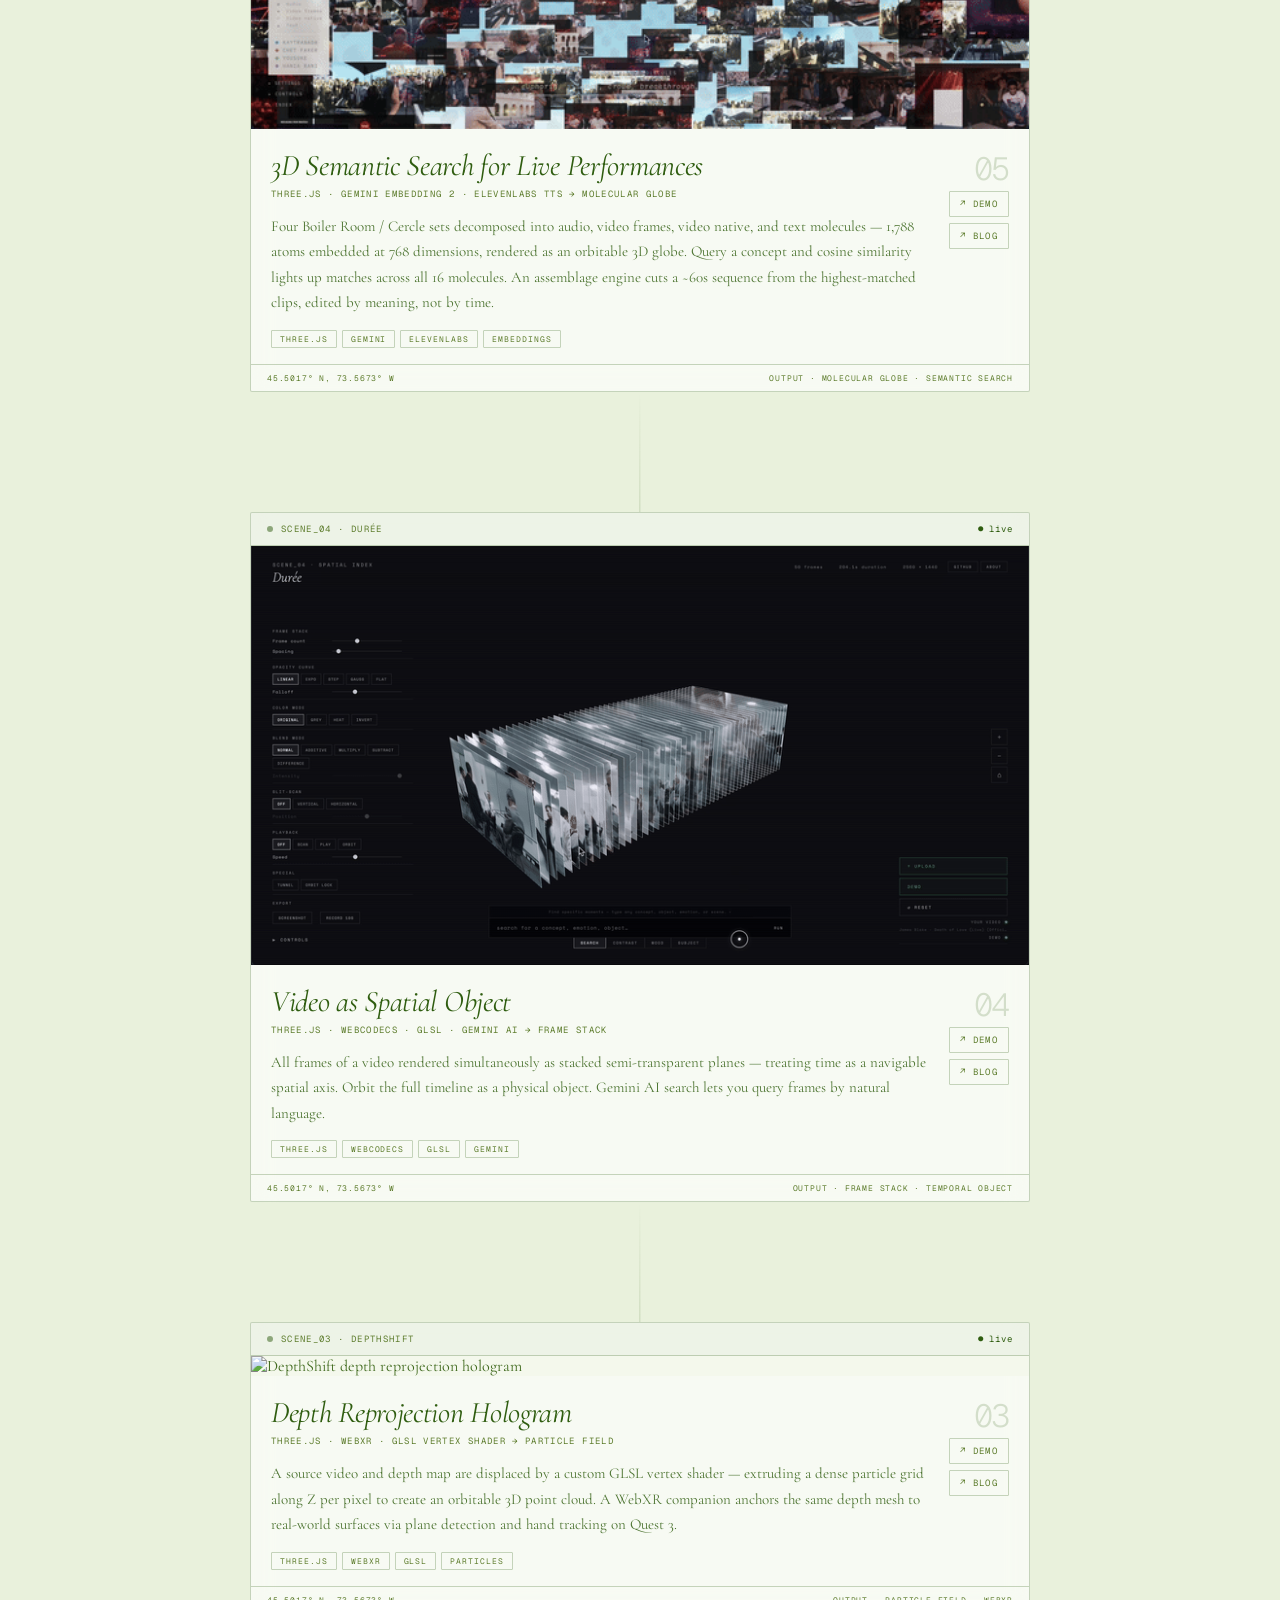
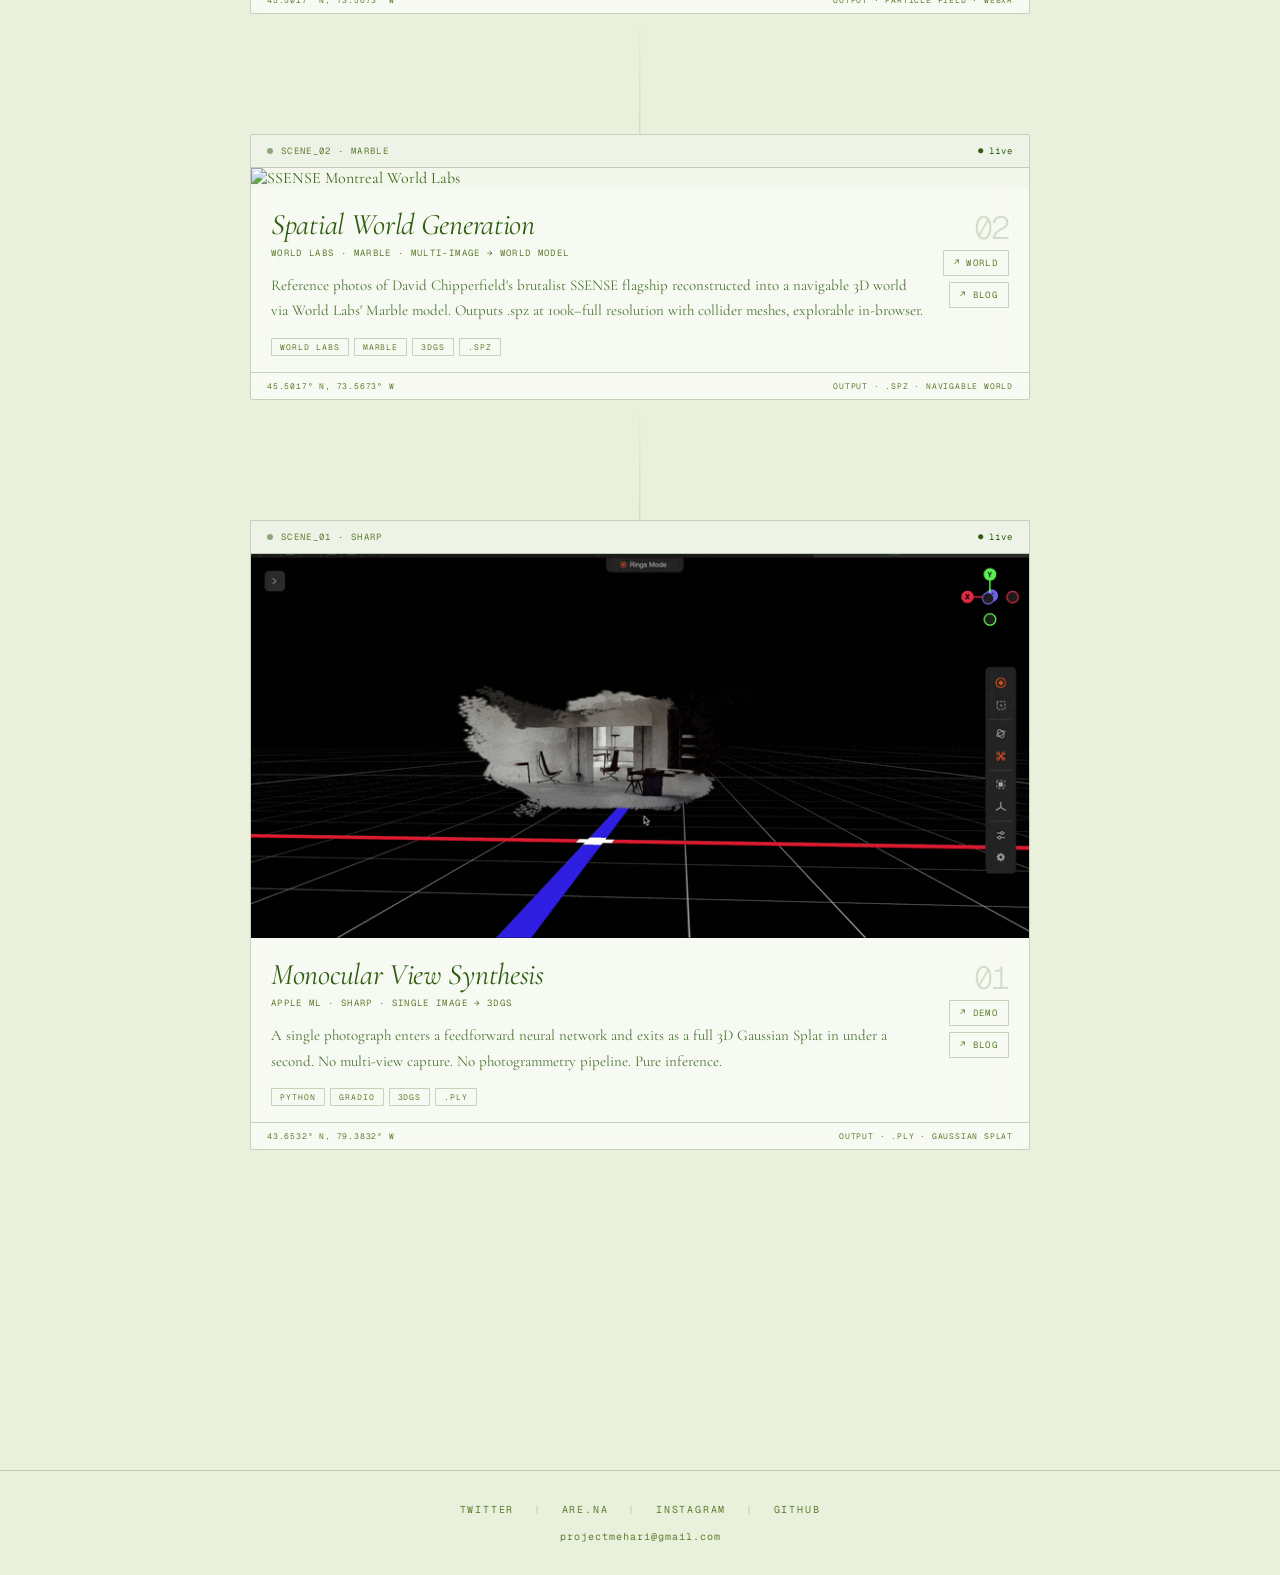
==== commit aed5865f: "scene_08: Scout coming-soon card + scout.gif preview" ====
--- a/index.html
+++ b/index.html
@@ -551,8 +551,36 @@
 
     <div class="scene-track">
 
+      <!-- Scene 08 — Scout -->
+      <div class="scene" data-idx="0">
+        <div class="scene-card">
+          <div class="card-topbar">
+            <div class="card-topbar-left">
+              <div class="card-dot"></div>
+              <span class="card-id">scene_08 · SCOUT</span>
+            </div>
+            <span class="card-status">● coming soon</span>
+          </div>
+          <div class="card-preview">
+            <img src="scout.gif" alt="Scout" />
+          </div>
+          <div class="card-body">
+            <div class="card-meta">
+              <div class="card-title">Scout</div>
+            </div>
+            <div class="card-actions">
+              <div class="card-num">08</div>
+            </div>
+          </div>
+          <div class="card-footer">
+            <span class="card-coords"></span>
+            <span class="card-format">COMING SOON</span>
+          </div>
+        </div>
+      </div>
+
       <!-- Scene 07 — Composer -->
-      <div class="scene" data-idx="0">
+      <div class="scene" data-idx="1">
         <div class="scene-card" onclick="window.open('https://composer.spatial-index.xyz','_blank')">
           <div class="card-topbar">
             <div class="card-topbar-left">
@@ -590,7 +618,7 @@
       </div>
 
       <!-- Scene 06 — Memoria -->
-      <div class="scene" data-idx="1">
+      <div class="scene" data-idx="2">
         <div class="scene-card" onclick="window.open('https://memoria.spatial-index.xyz','_blank')">
           <div class="card-topbar">
             <div class="card-topbar-left">
@@ -628,7 +656,7 @@
       </div>
 
       <!-- Scene 05 — Atlas -->
-      <div class="scene" data-idx="2">
+      <div class="scene" data-idx="3">
         <div class="scene-card" onclick="window.open('https://atlas.spatial-index.xyz','_blank')">
           <div class="card-topbar">
             <div class="card-topbar-left">
@@ -666,7 +694,7 @@
       </div>
 
       <!-- Scene 04 — Durée -->
-      <div class="scene" data-idx="3">
+      <div class="scene" data-idx="4">
         <div class="scene-card" onclick="window.open('https://duree.spatial-index.xyz','_blank')">
           <div class="card-topbar">
             <div class="card-topbar-left">
@@ -704,7 +732,7 @@
       </div>
 
       <!-- Scene 03 — DepthShift -->
-      <div class="scene" data-idx="4">
+      <div class="scene" data-idx="5">
         <div class="scene-card" onclick="window.open('https://depthshift.spatial-index.xyz','_blank')">
           <div class="card-topbar">
             <div class="card-topbar-left">
@@ -742,7 +770,7 @@
       </div>
 
       <!-- Scene 02 — Marble -->
-      <div class="scene" data-idx="5">
+      <div class="scene" data-idx="6">
         <div class="scene-card" onclick="window.open('https://marble.worldlabs.ai/world/4305a51d-e2f3-4127-a3b3-6a6c43c2b9fc','_blank')">
           <div class="card-topbar">
             <div class="card-topbar-left">
@@ -780,7 +808,7 @@
       </div>
 
       <!-- Scene 01 — SHARP -->
-      <div class="scene" data-idx="6">
+      <div class="scene" data-idx="7">
         <div class="scene-card" onclick="window.open('https://huggingface.co/spaces/verymehari/SharpView','_blank')">
           <div class="card-topbar">
             <div class="card-topbar-left">
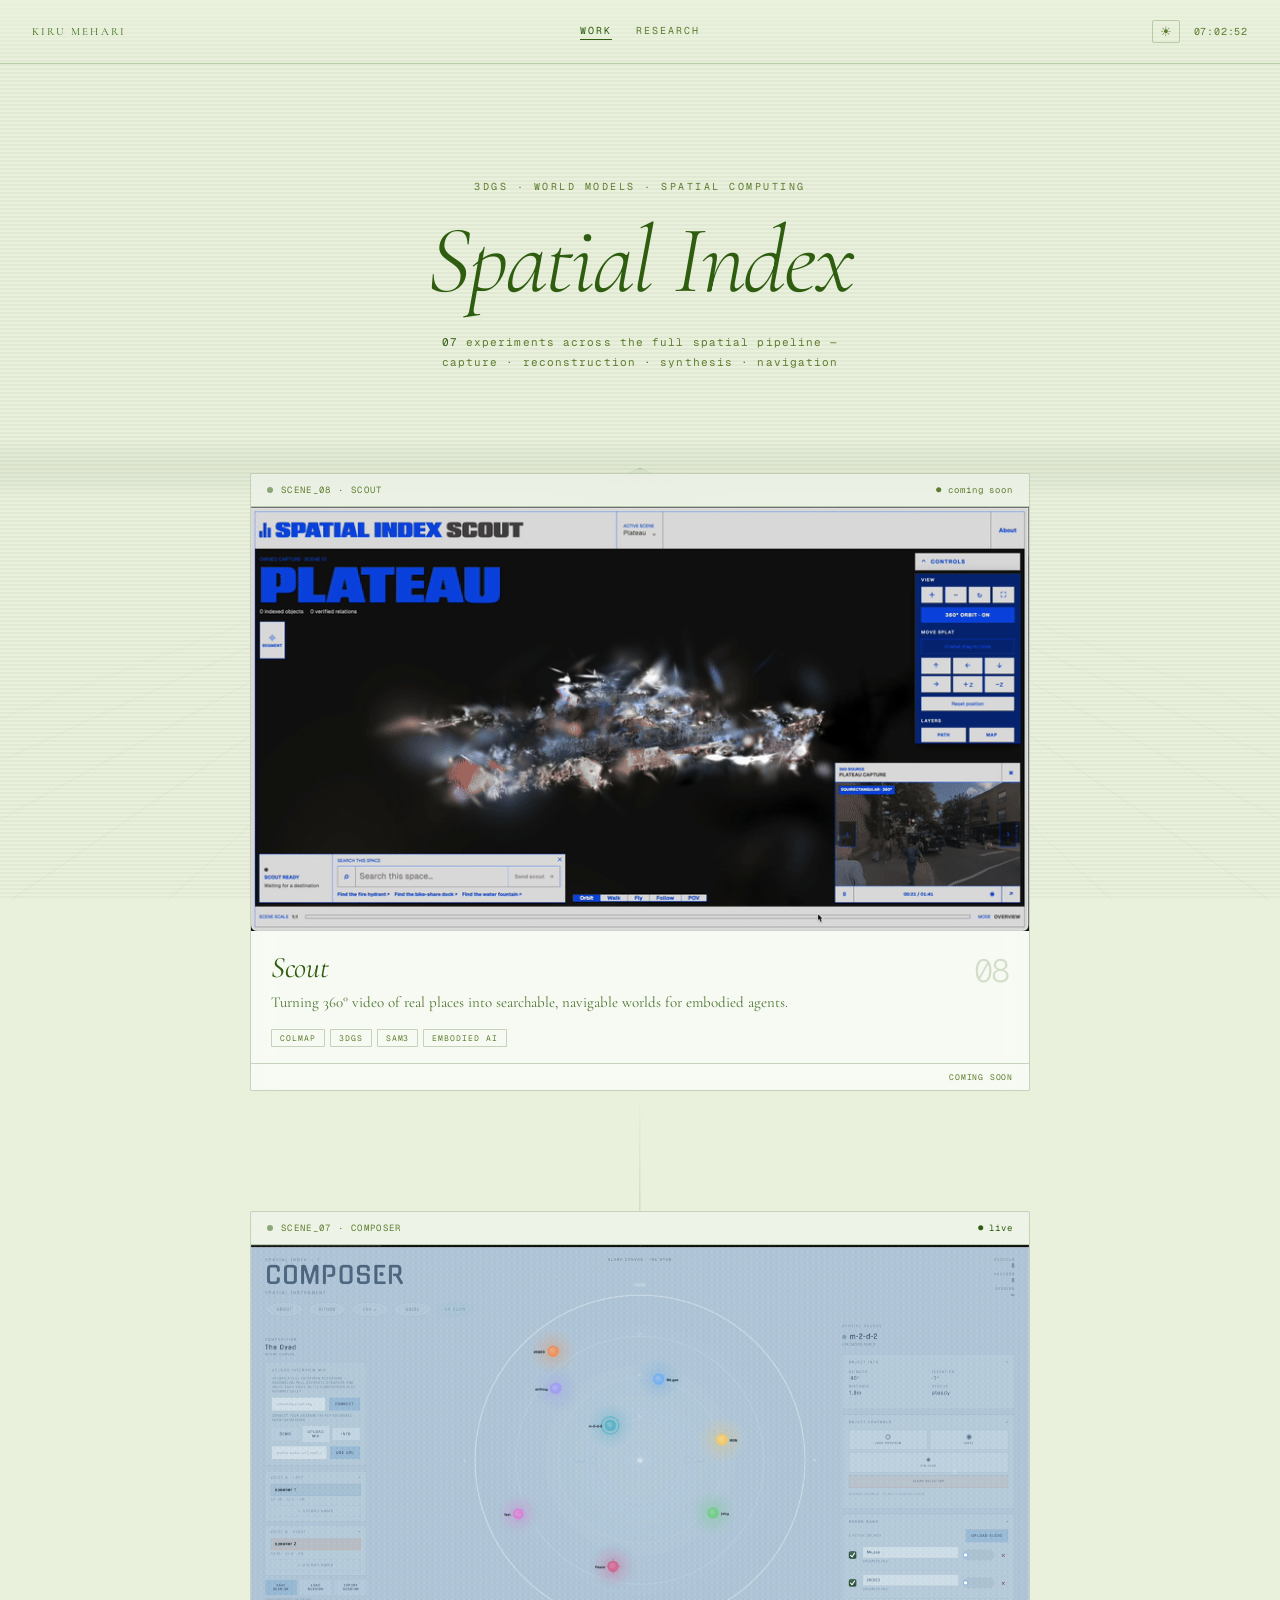
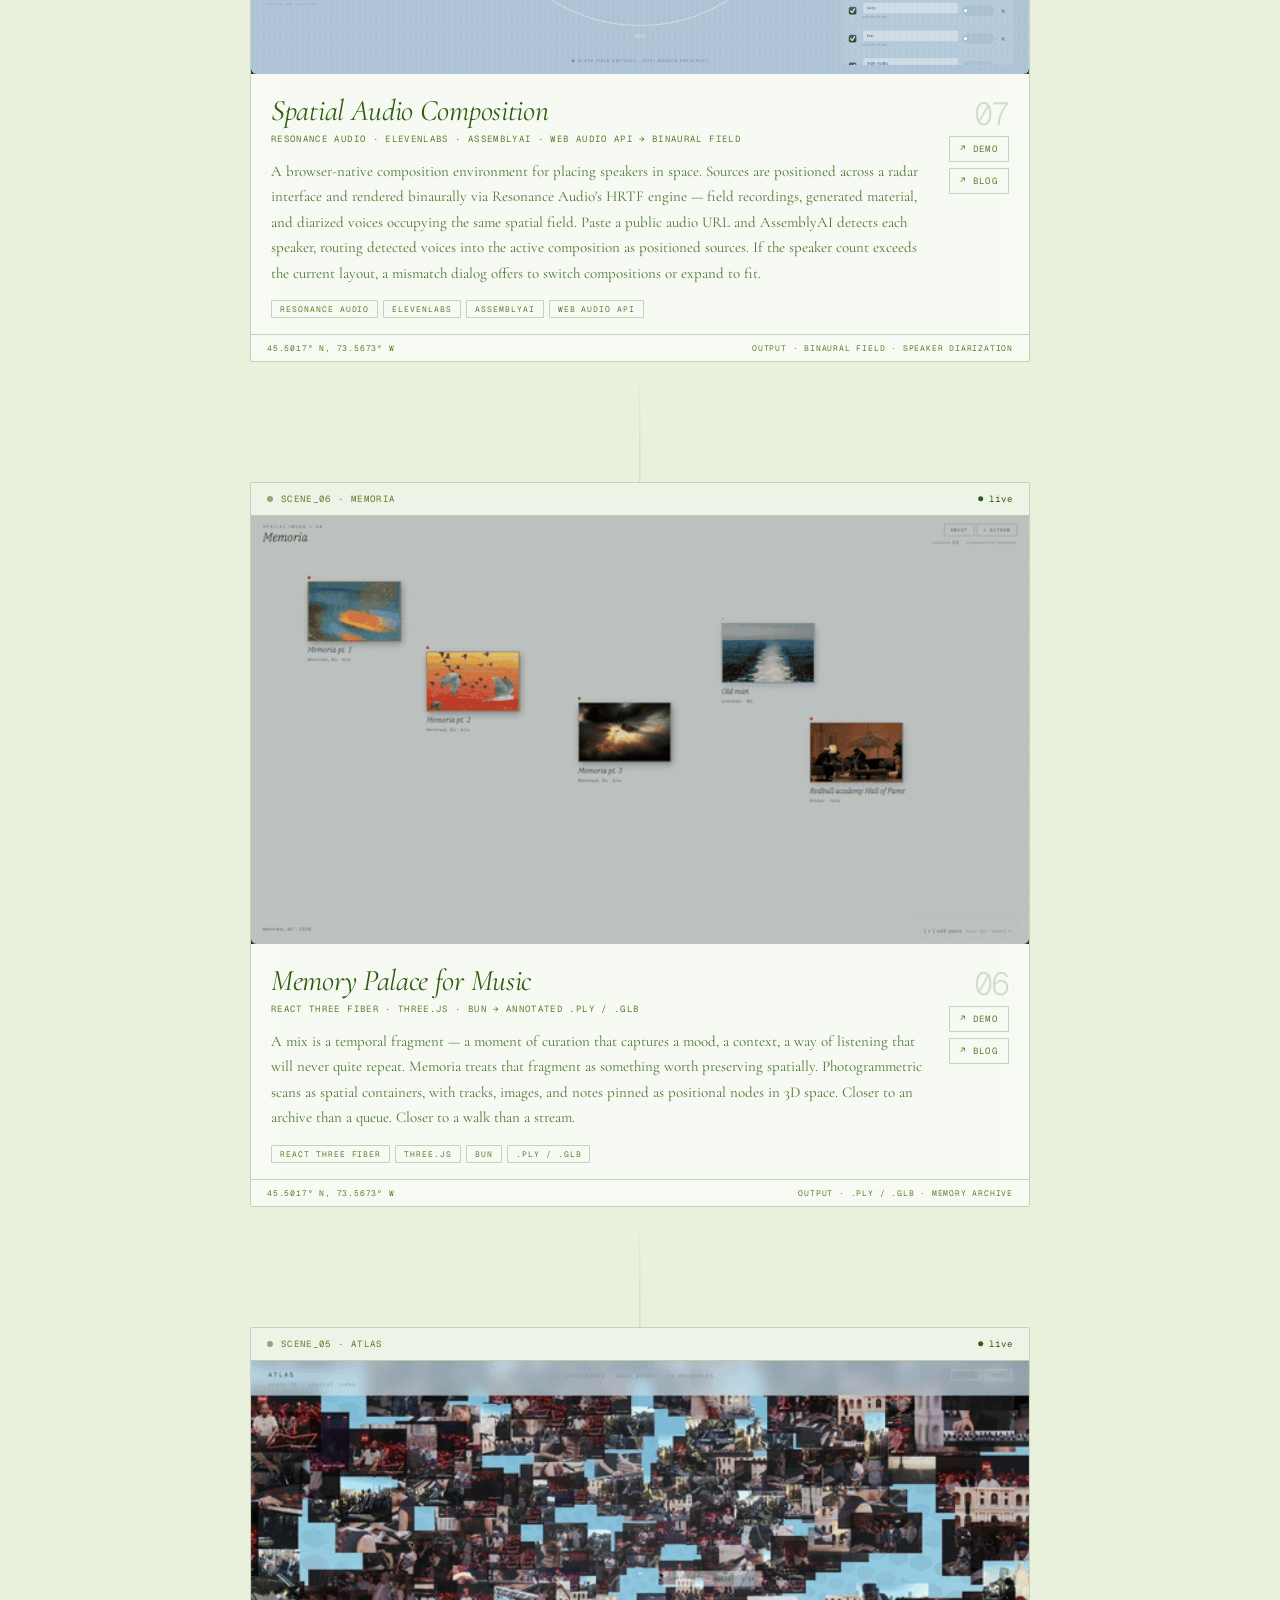
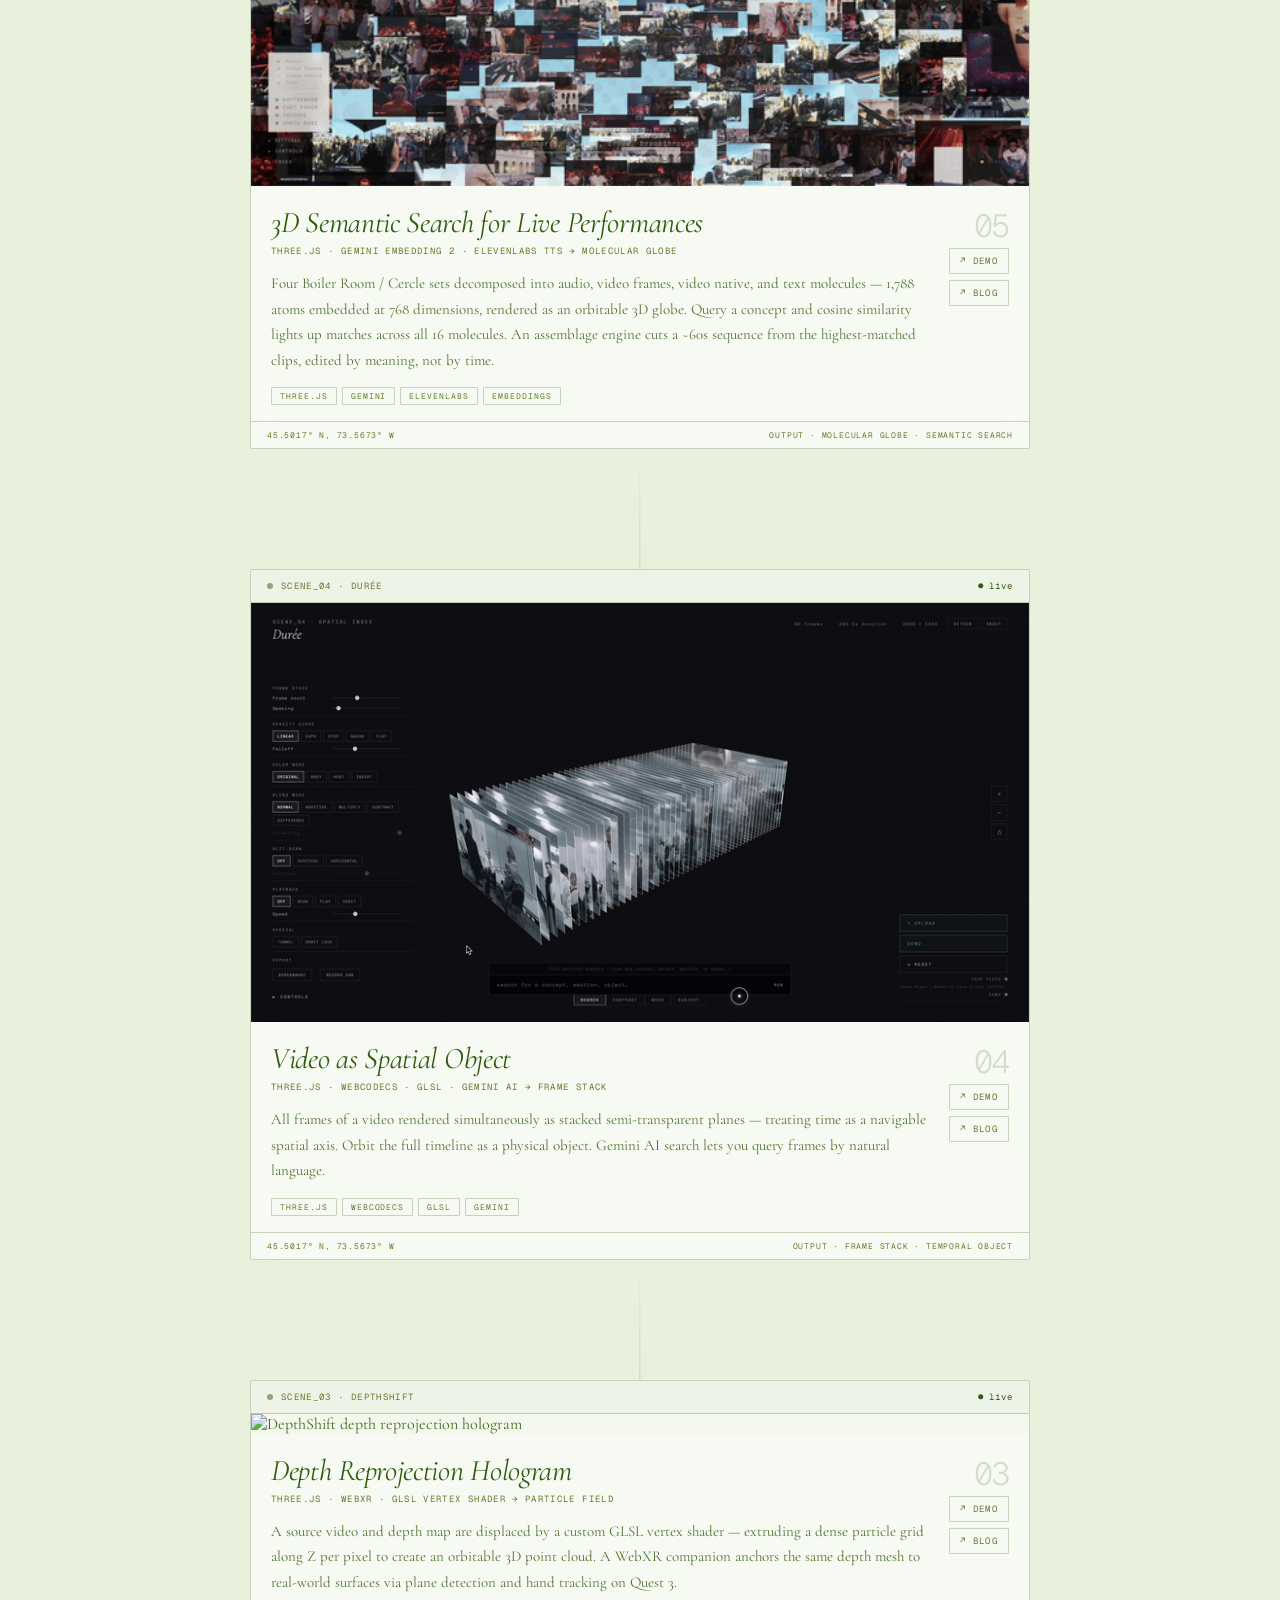
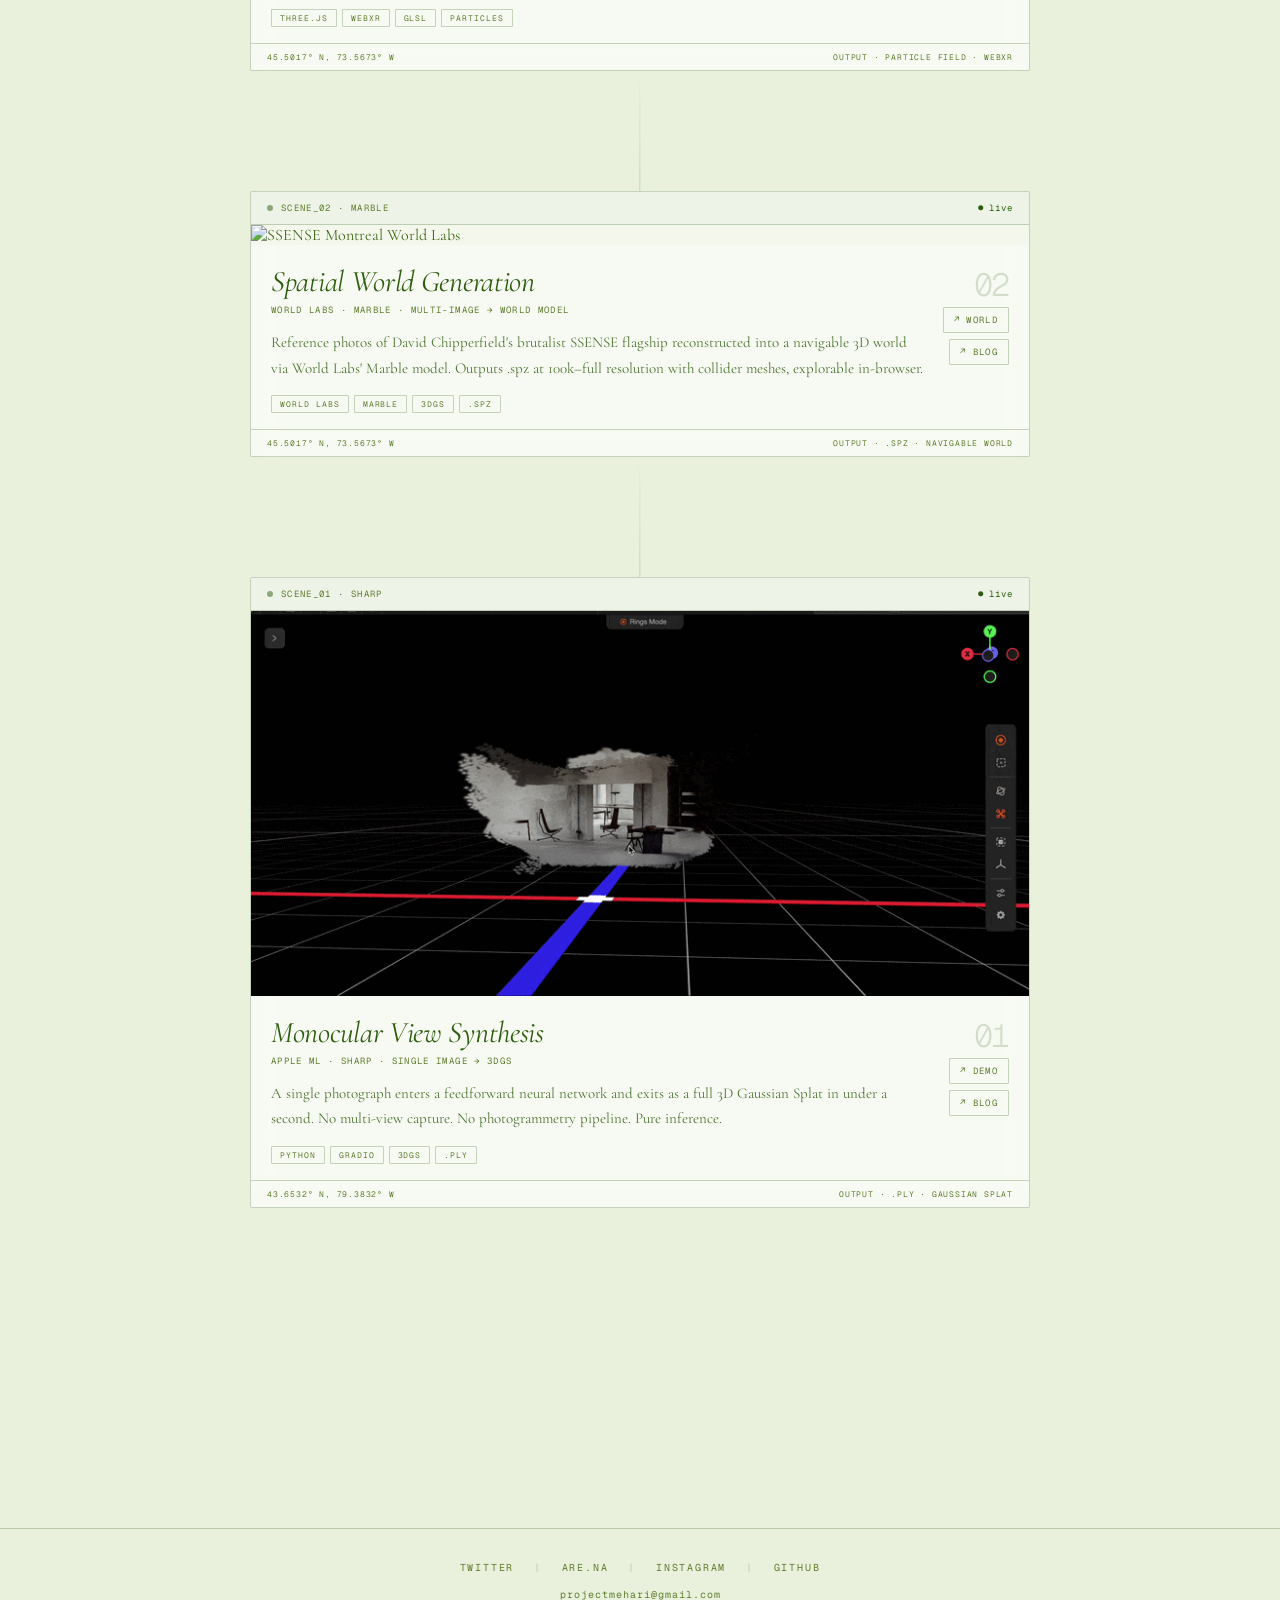
==== commit ade9d2b1: "scene_08: add one-line preview + tech tags (COLMAP, 3DGS, SAM3, Embodied AI)" ====
--- a/index.html
+++ b/index.html
@@ -567,6 +567,13 @@
           <div class="card-body">
             <div class="card-meta">
               <div class="card-title">Scout</div>
+              <p class="card-desc">Turning 360° video of real places into searchable, navigable worlds for embodied agents.</p>
+              <div class="card-tags">
+                <span class="card-tag">COLMAP</span>
+                <span class="card-tag">3DGS</span>
+                <span class="card-tag">SAM3</span>
+                <span class="card-tag">Embodied AI</span>
+              </div>
             </div>
             <div class="card-actions">
               <div class="card-num">08</div>
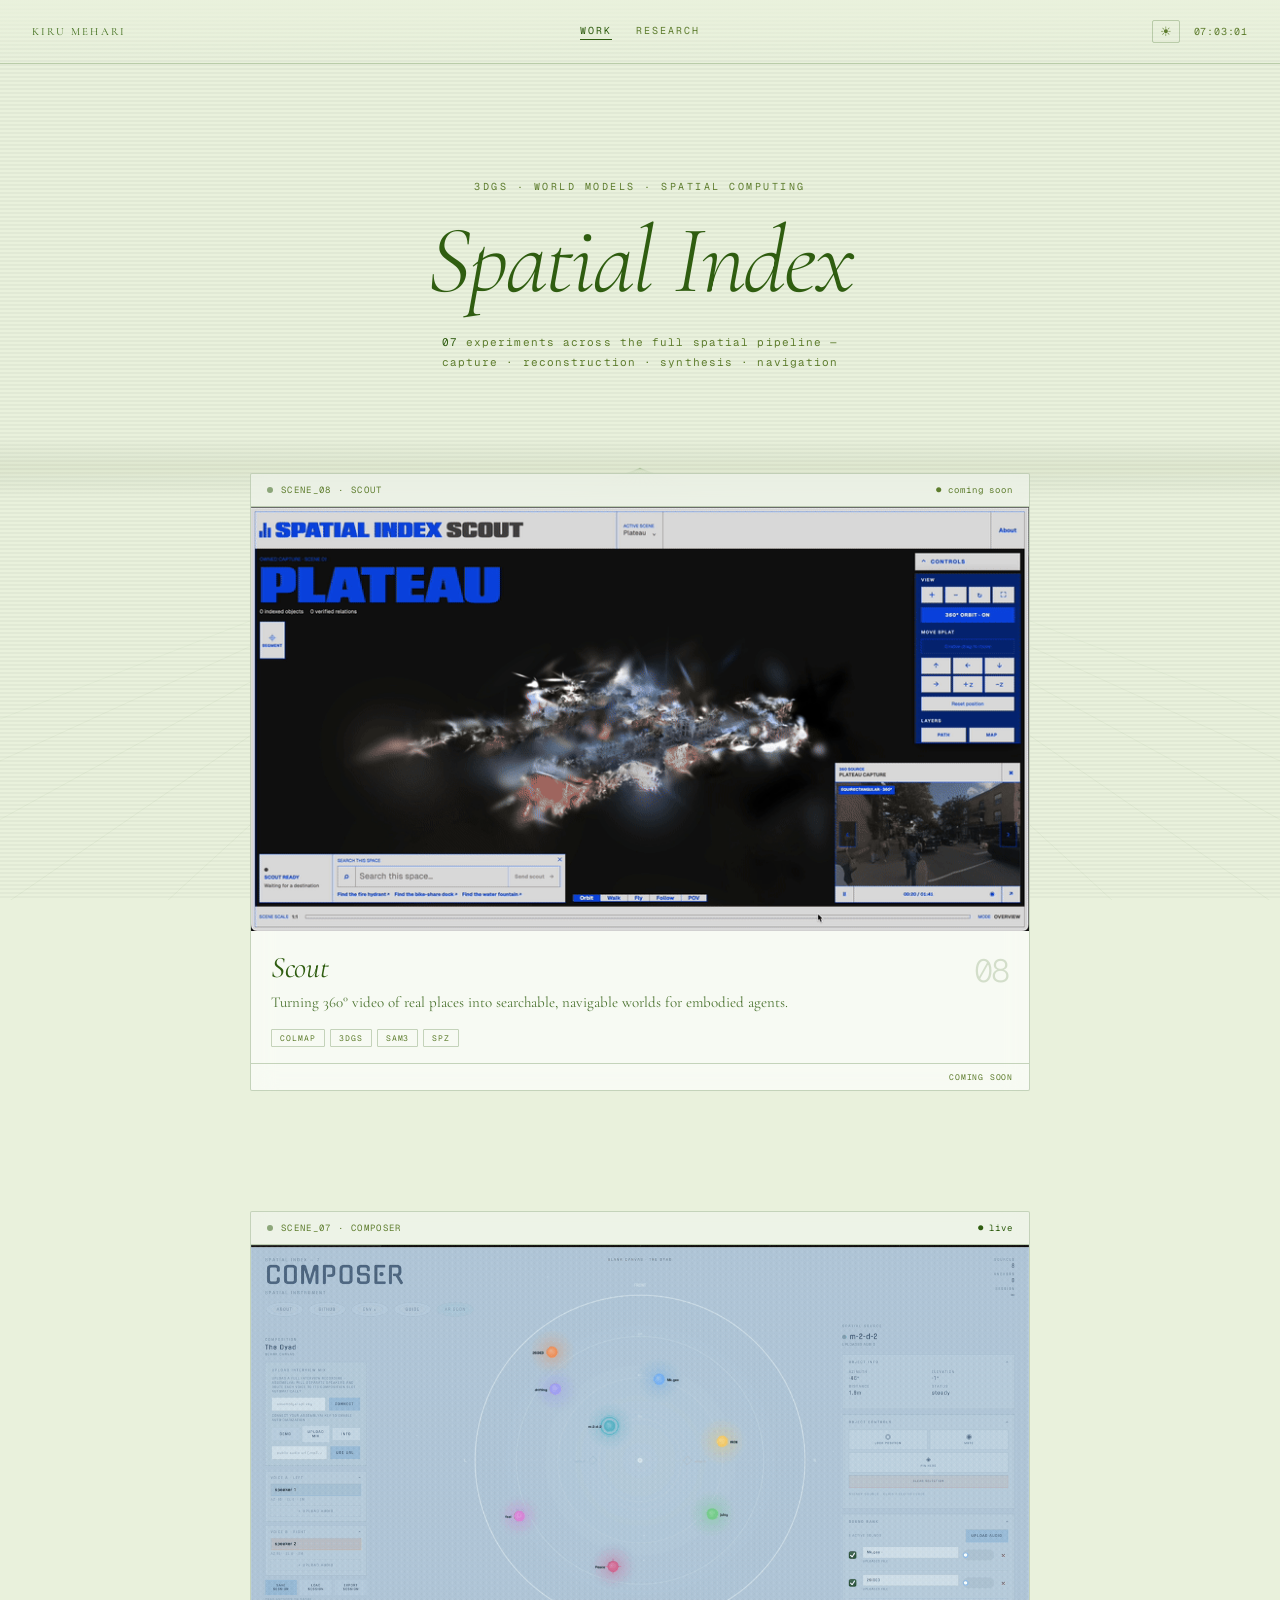
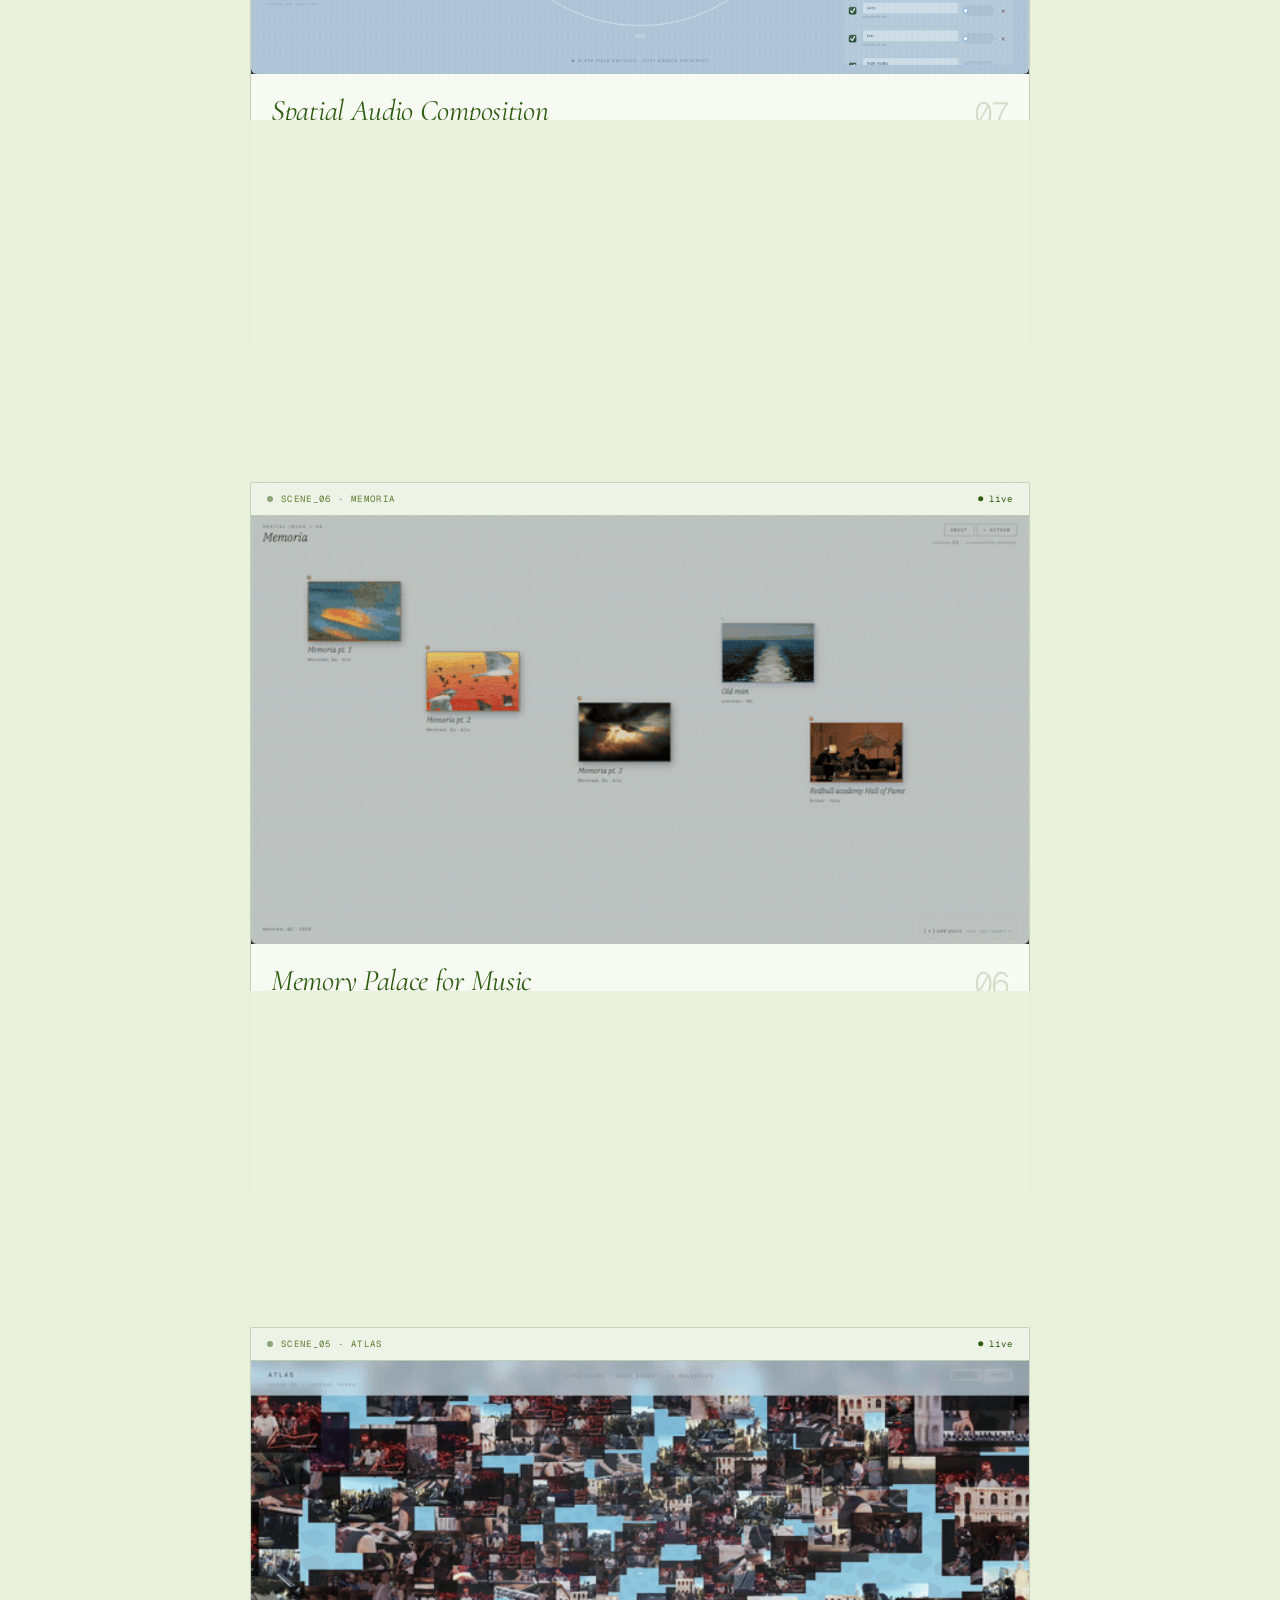
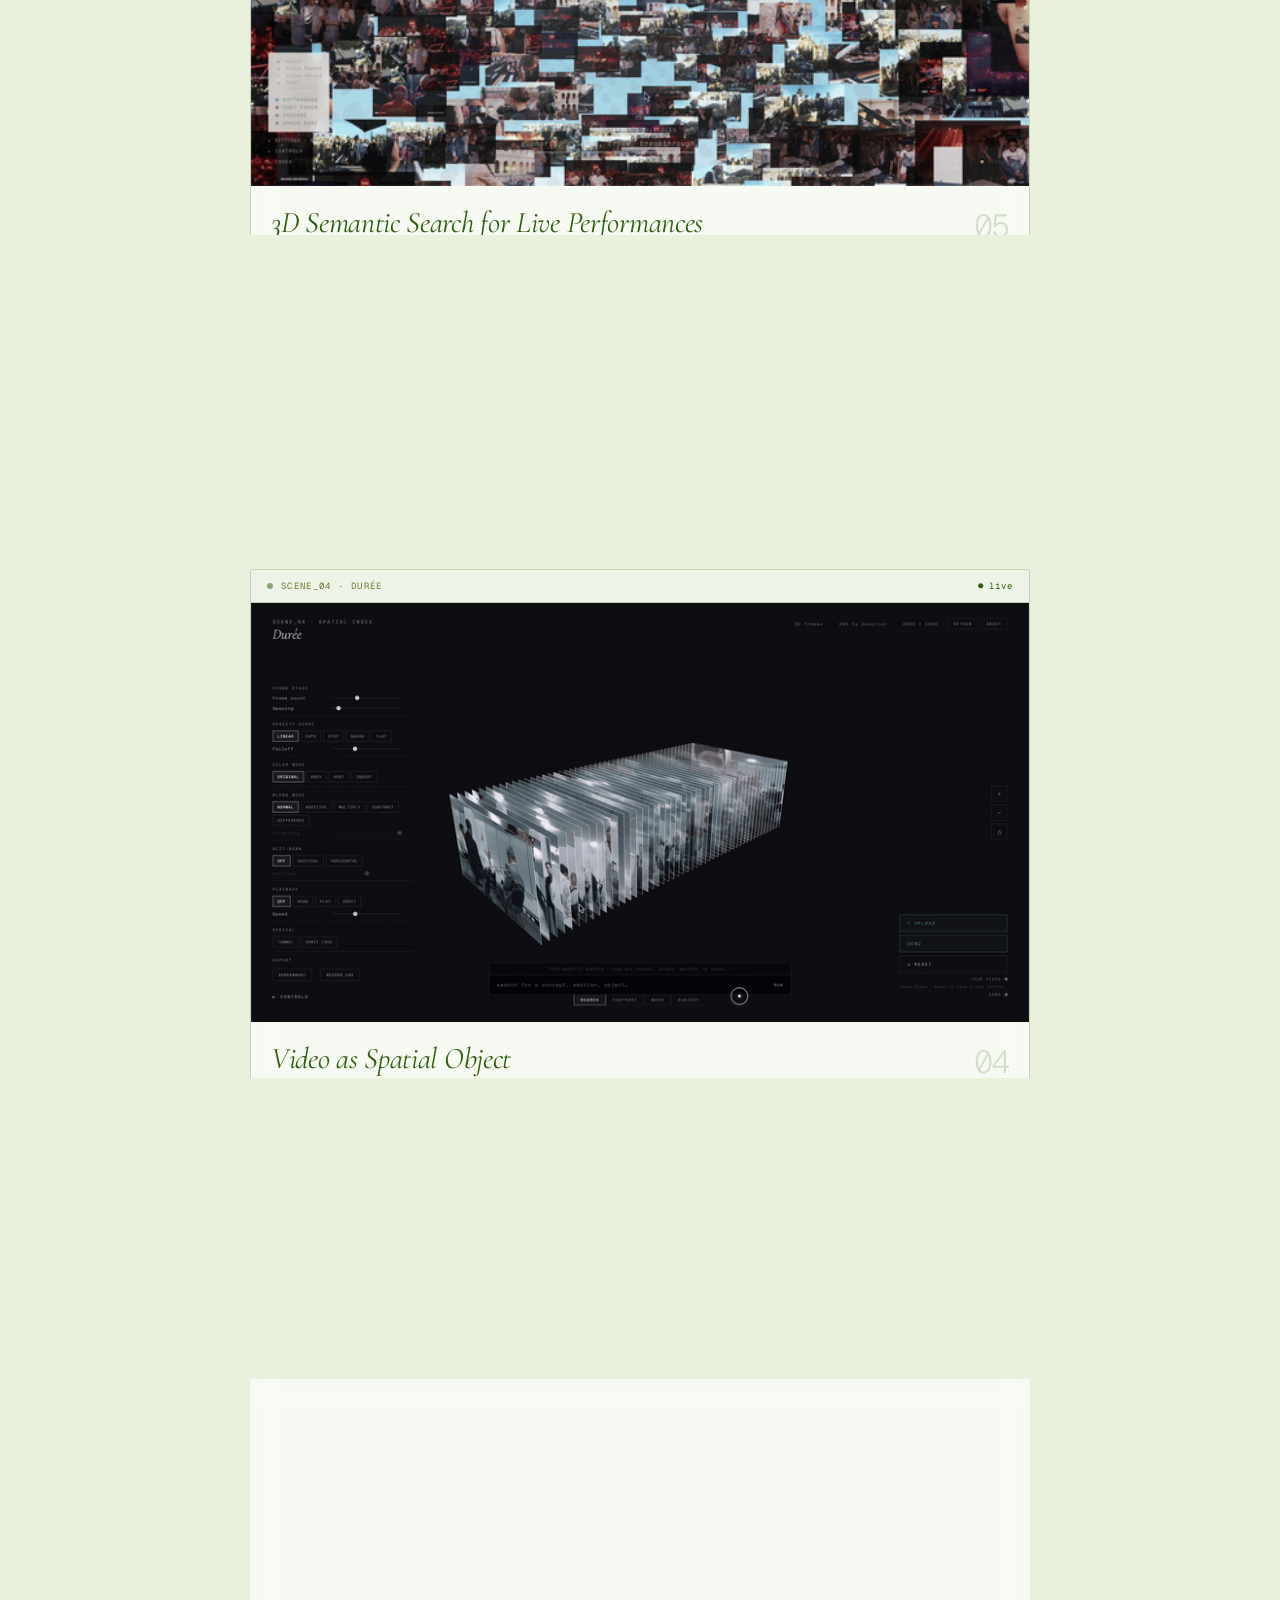
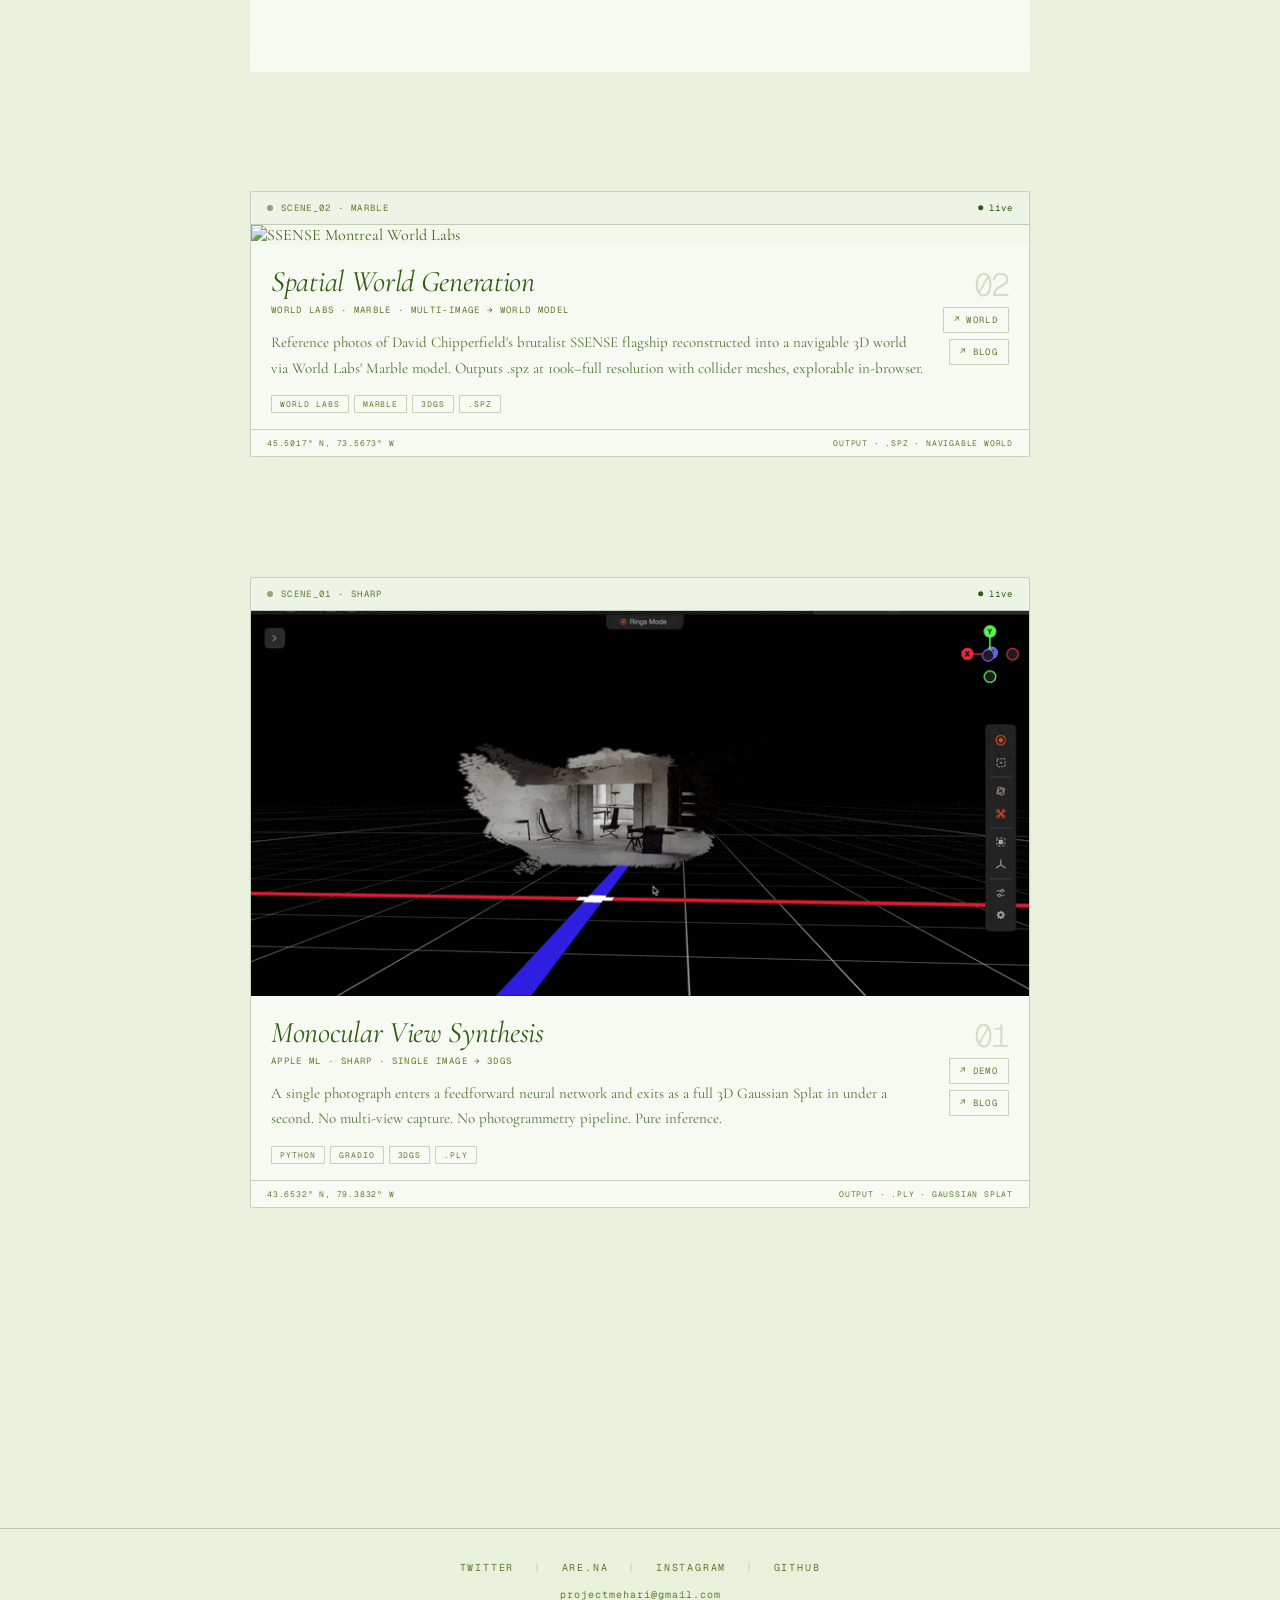
==== commit 39639ada: "scene_08: swap tag Embodied AI -> SPZ" ====
--- a/index.html
+++ b/index.html
@@ -572,7 +572,7 @@
                 <span class="card-tag">COLMAP</span>
                 <span class="card-tag">3DGS</span>
                 <span class="card-tag">SAM3</span>
-                <span class="card-tag">Embodied AI</span>
+                <span class="card-tag">SPZ</span>
               </div>
             </div>
             <div class="card-actions">
